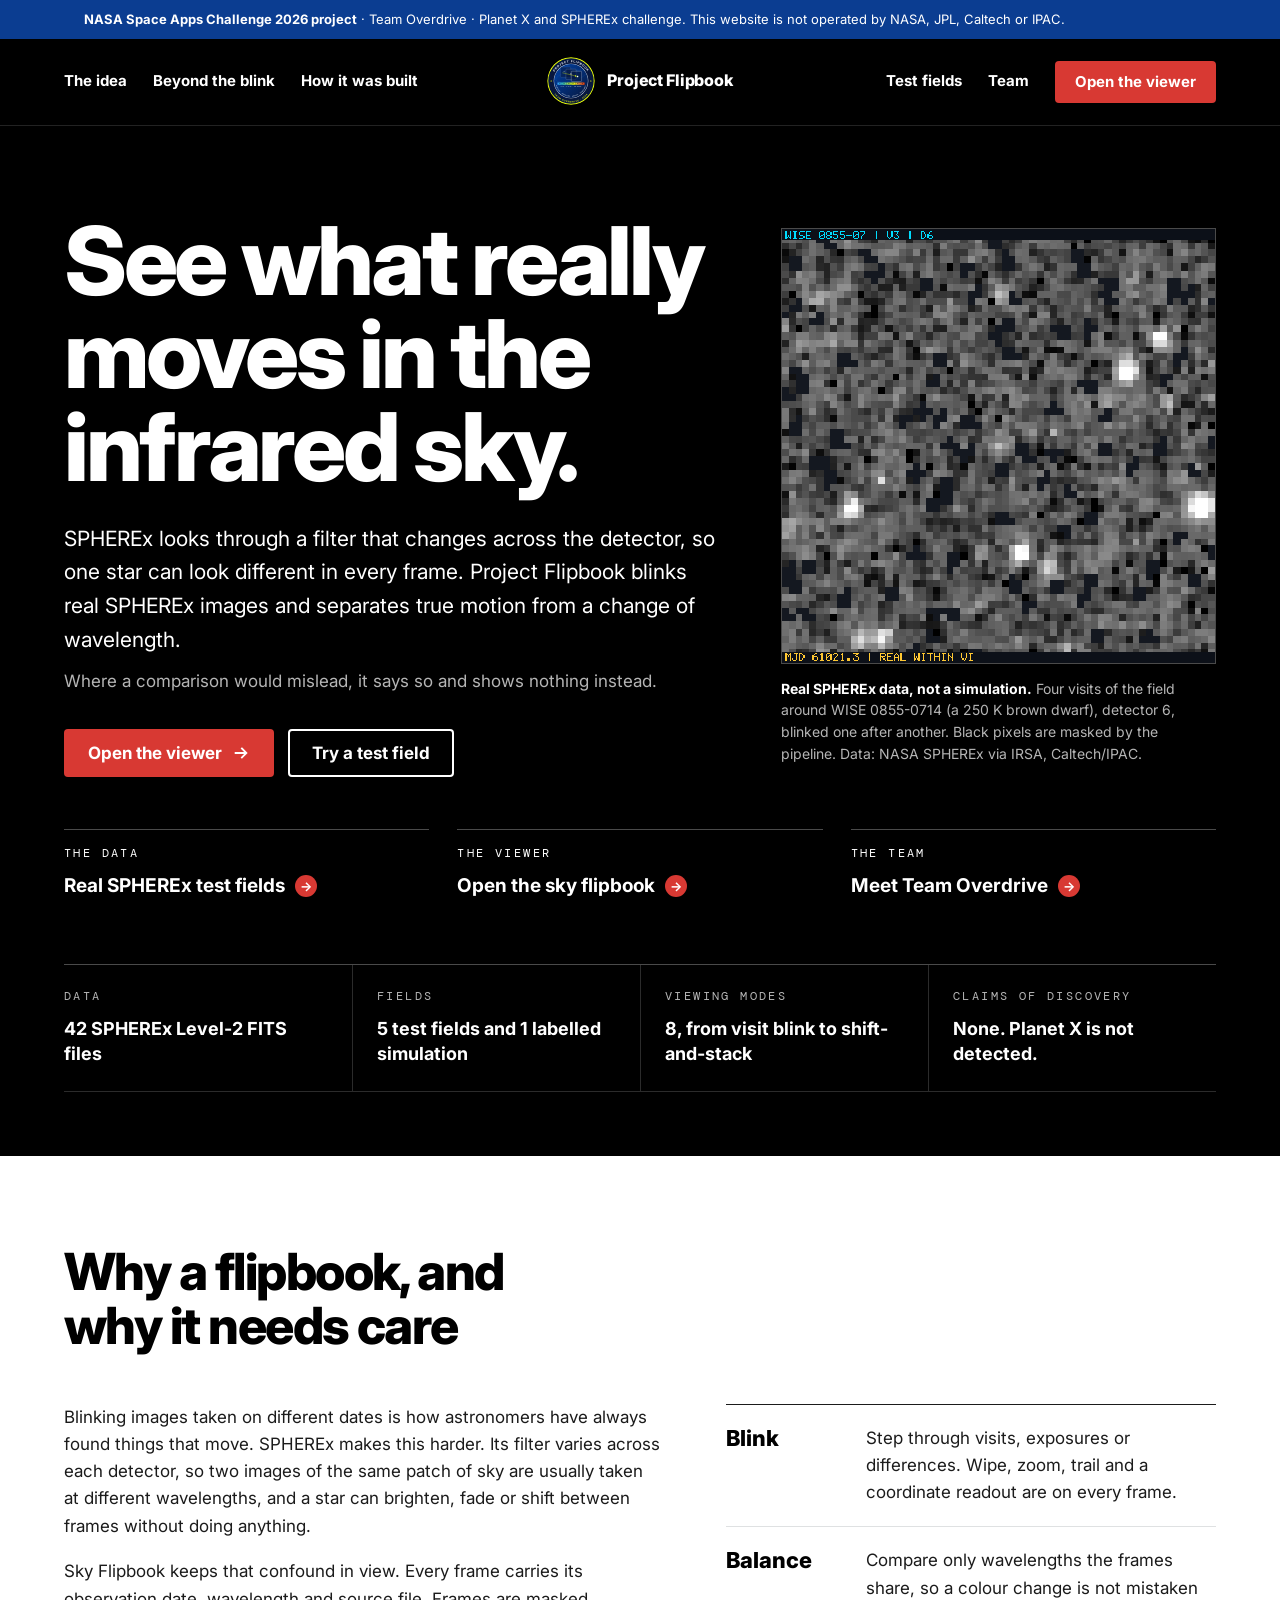
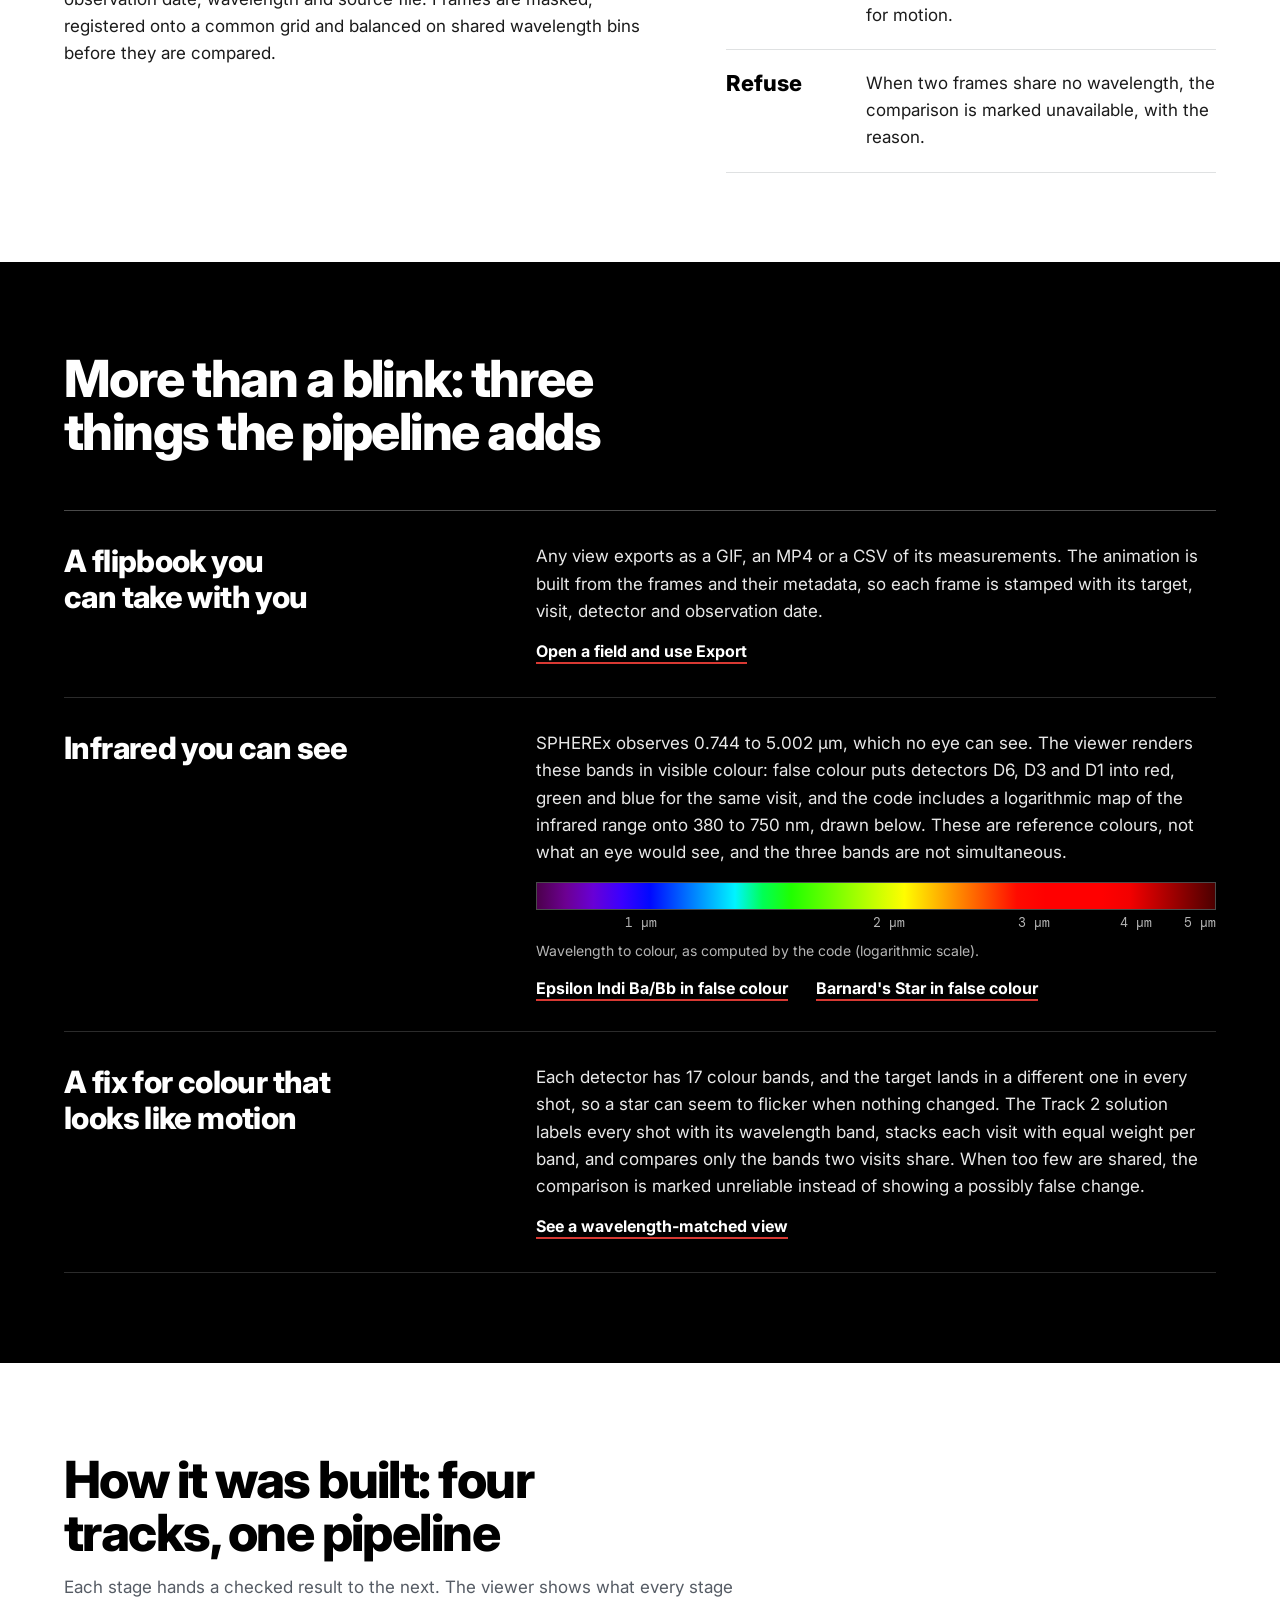
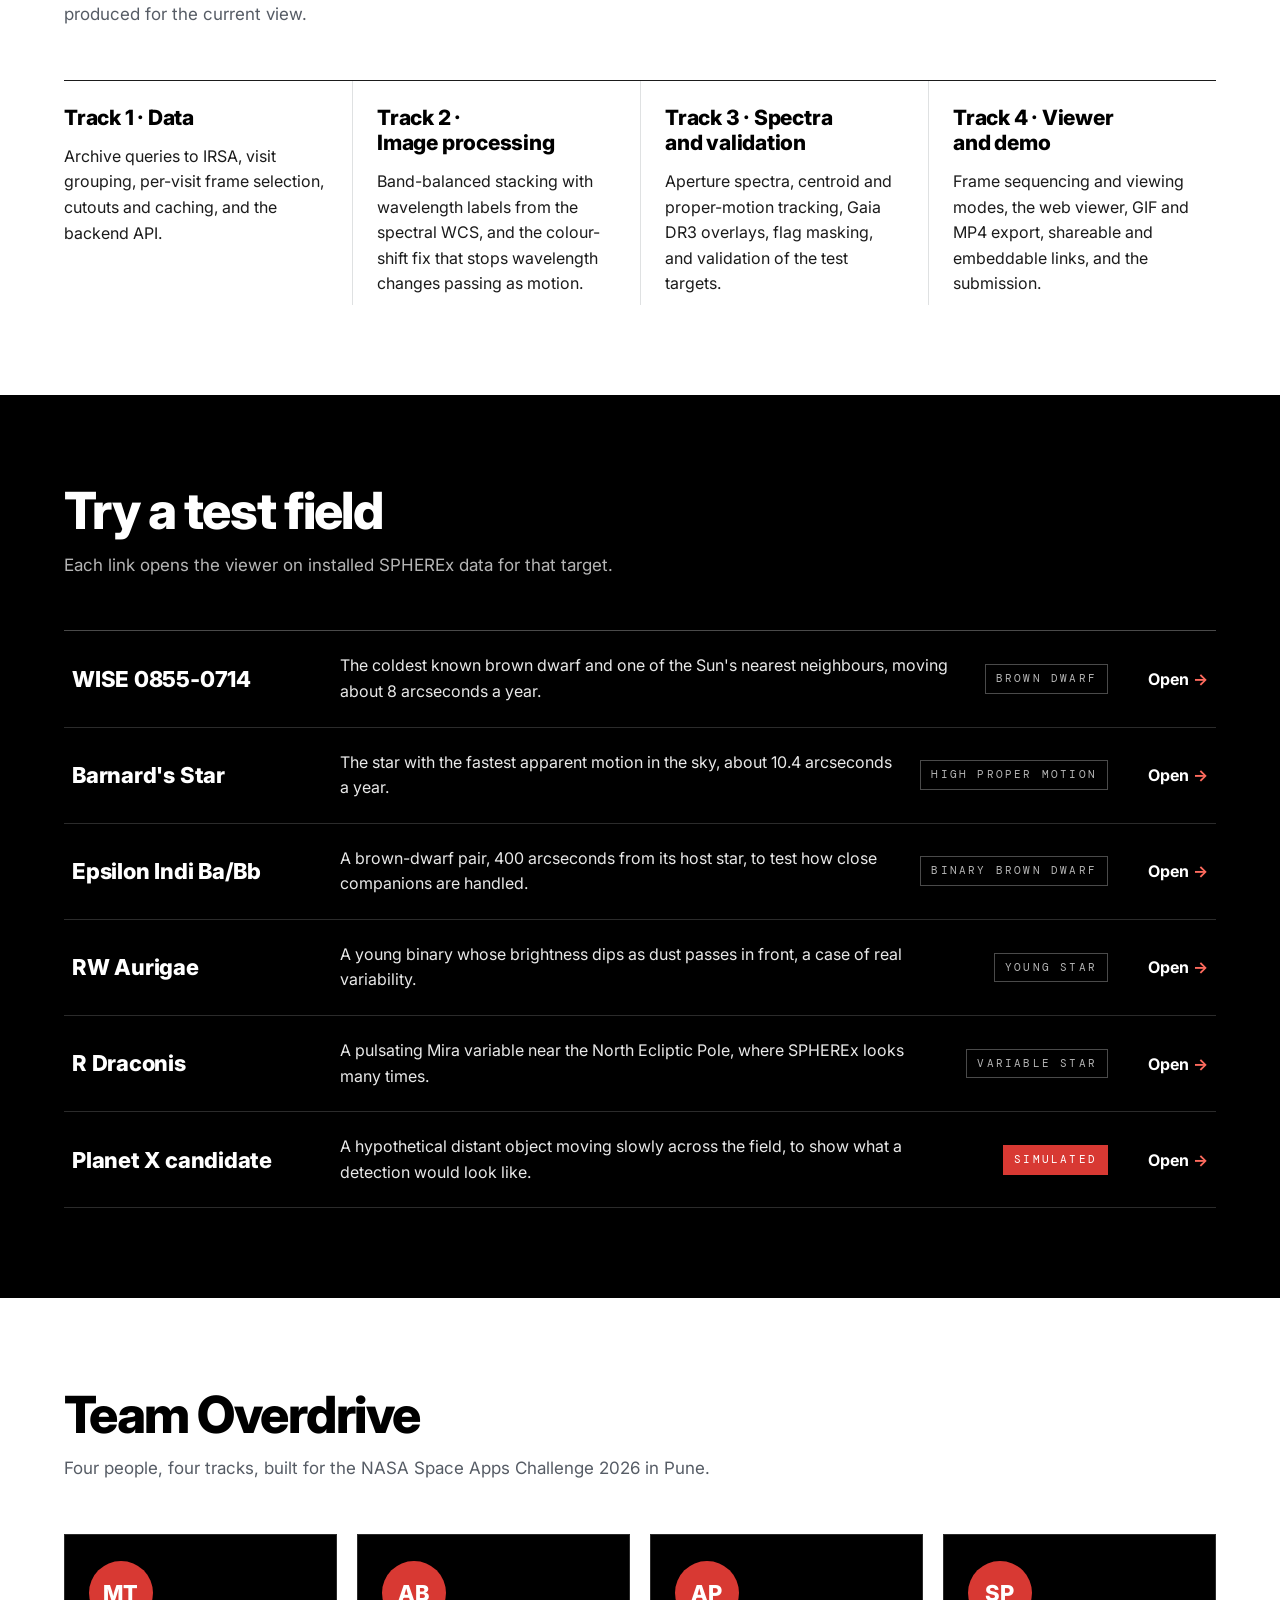
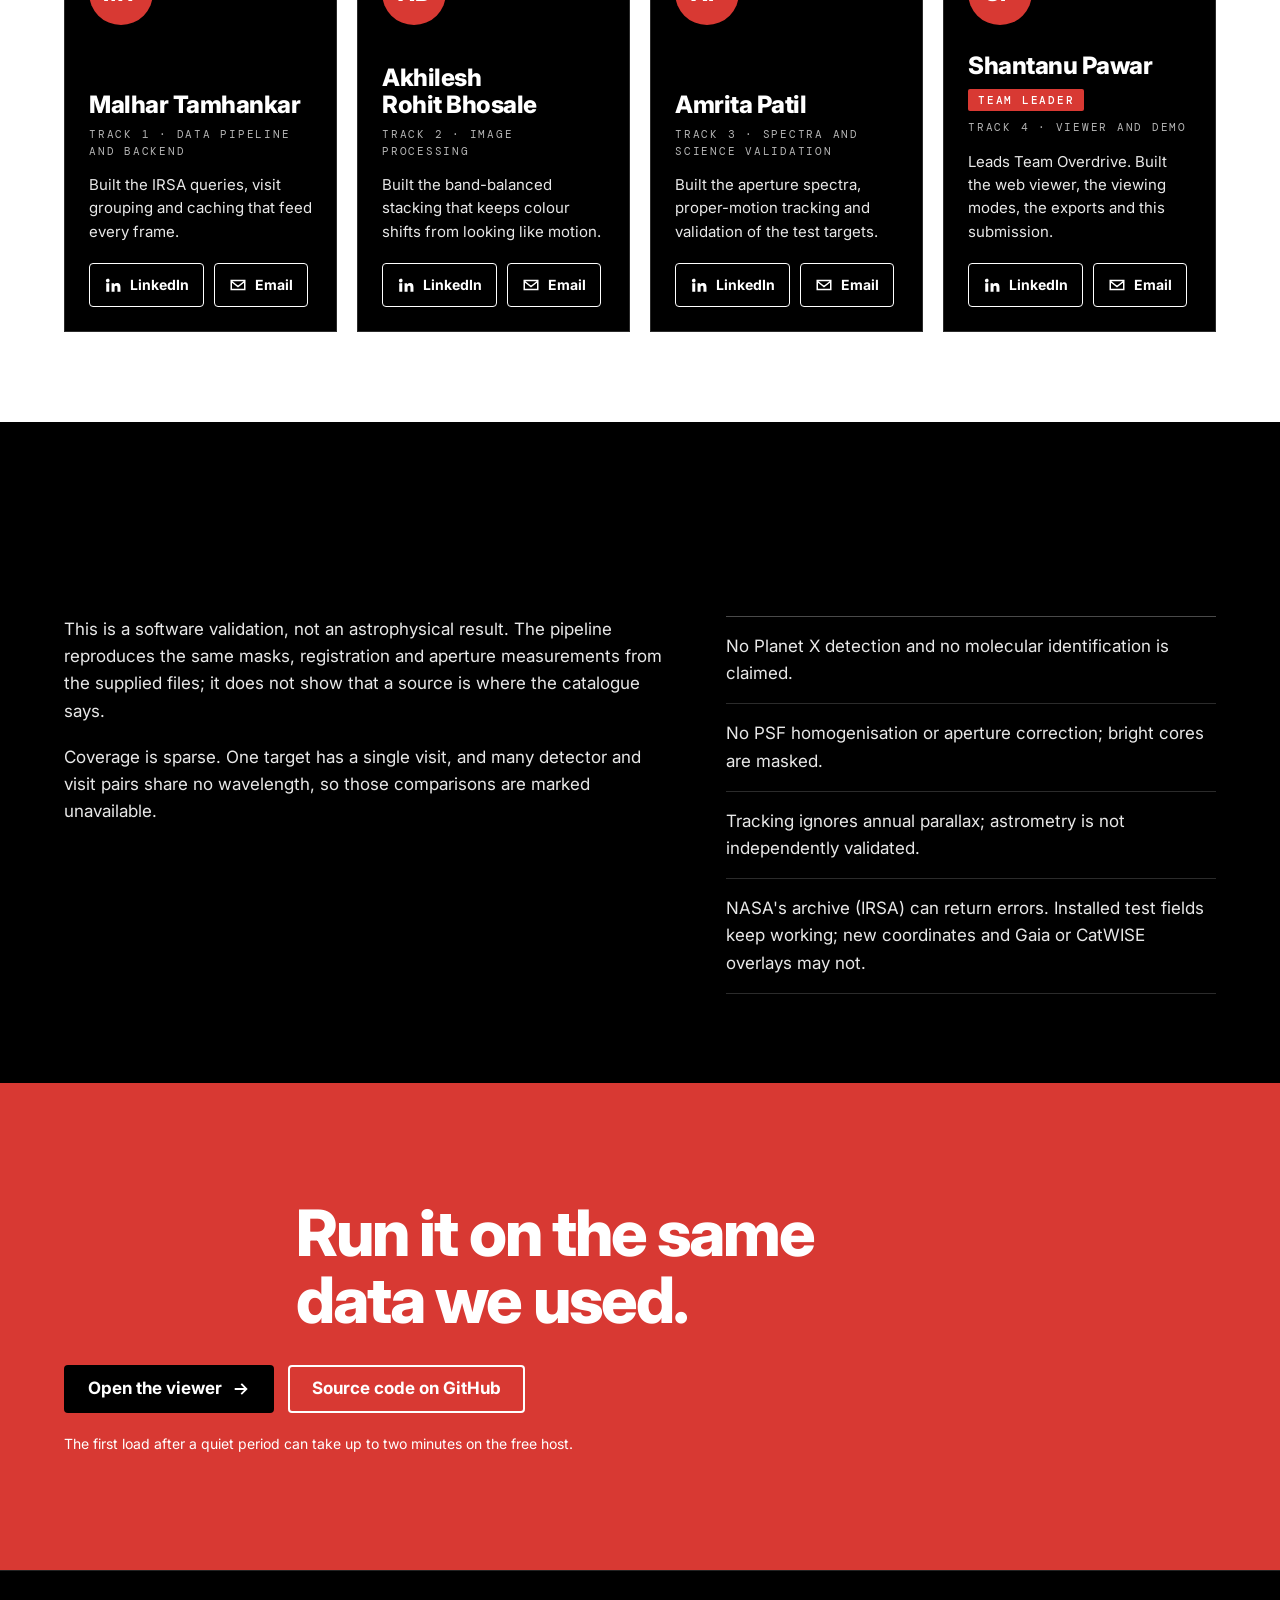
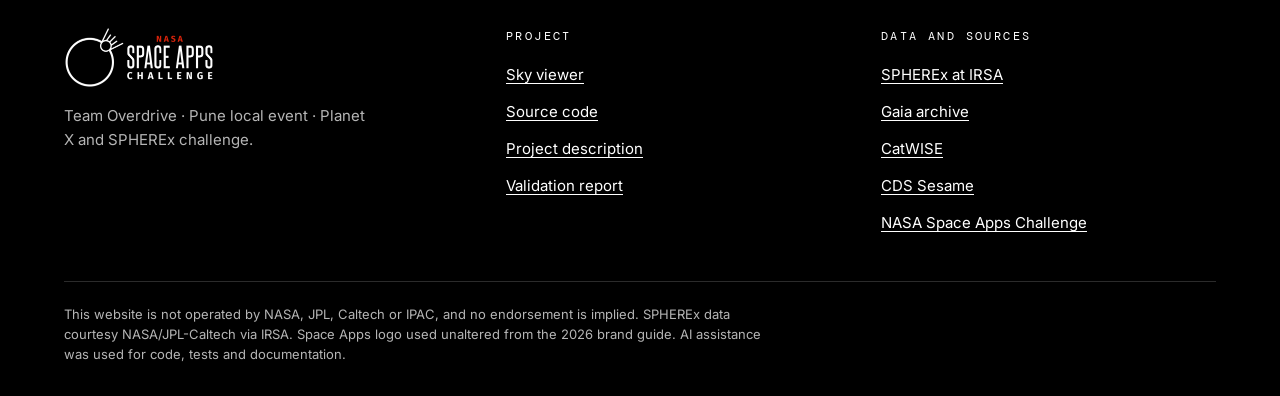
==== frontend/index.html @ b9b51d96 "Rebuild intro: patch and Team Overdrive logo assemble piece by piece" ====
<!DOCTYPE html>
<html lang="en">
<head>
  <meta charset="UTF-8">
  <meta name="viewport" content="width=device-width, initial-scale=1.0">
  <title>Project Flipbook</title>
  <meta name="description" content="Team Overdrive's NASA Space Apps Challenge 2026 project: blink real SPHEREx infrared images and tell motion from wavelength.">
  <link rel="icon" type="image/svg+xml" href="assets/mission-patch.svg">
  <script>try{if(!sessionStorage.getItem("odIntro")&&!matchMedia("(prefers-reduced-motion:reduce)").matches&&!location.search&&!location.hash)document.documentElement.classList.add("intro-on")}catch(e){}</script>
  <link rel="stylesheet" href="css/landing.css?v=20261115a">
  <link rel="preconnect" href="https://fonts.googleapis.com">
  <link rel="preconnect" href="https://fonts.gstatic.com" crossorigin>
  <link href="https://fonts.googleapis.com/css2?family=DM+Mono:wght@400;500&family=Inter:wght@400;600;700;800&display=swap" rel="stylesheet">
</head>
<body>
<div id="intro" class="intro" aria-hidden="true">
  <div class="intro-stage">
    <svg class="emblem" viewBox="-20 -20 640 640" focusable="false">
      <g class="ip">
        <defs>
          <linearGradient id="ipField" x1="0" y1="0" x2="1" y2="1"><stop offset="0" stop-color="#0042A6"/><stop offset="1" stop-color="#07173F"/></linearGradient>
          <linearGradient id="ipIr" x1="0" y1="0" x2="1" y2="0"><stop offset="0" stop-color="#2E96F5"/><stop offset=".2" stop-color="#38C7C0"/><stop offset=".4" stop-color="#9BD84E"/><stop offset=".6" stop-color="#EAFE07"/><stop offset=".8" stop-color="#F08A3C"/><stop offset="1" stop-color="#E43700"/></linearGradient>
          <clipPath id="ipDisc"><circle cx="300" cy="300" r="212"/></clipPath>
          <path id="ipArcTop" d="M 66 300 A 234 234 0 0 1 534 300"/>
          <path id="ipArcBottom" d="M 52 300 A 248 248 0 0 0 548 300"/>
          <path id="ipArcCrew" d="M 114 300 A 186 186 0 0 0 486 300"/>
        </defs>
        <g class="ip-rim"><circle cx="300" cy="300" r="296" fill="#EAFE07"/><circle cx="300" cy="300" r="284" fill="#07173F"/></g>
        <g class="ip-ring-text">
          <text font-family="Inter,'Segoe UI',sans-serif" font-weight="800" font-size="38" letter-spacing="7" fill="#fff"><textPath href="#ipArcTop" startOffset="50%" text-anchor="middle">PROJECT FLIPBOOK</textPath></text>
          <text font-family="Inter,'Segoe UI',sans-serif" font-weight="700" font-size="27" letter-spacing="6" fill="#EAFE07"><textPath href="#ipArcBottom" startOffset="50%" text-anchor="middle" dominant-baseline="hanging">TEAM OVERDRIVE · 2026</textPath></text>
          <g fill="#EAFE07"><path transform="translate(52 300) scale(.9)" d="M0-12 3-4 12-4 5 2 8 11 0 6-8 11-5 2-12-4-3-4Z"/><path transform="translate(548 300) scale(.9)" d="M0-12 3-4 12-4 5 2 8 11 0 6-8 11-5 2-12-4-3-4Z"/></g>
        </g>
        <g class="ip-field"><circle cx="300" cy="300" r="216" fill="#fff"/><circle cx="300" cy="300" r="212" fill="url(#ipField)"/></g>
        <g clip-path="url(#ipDisc)">
          <g class="ip-stars" fill="#fff"><circle cx="140" cy="170" r="1.6"/><circle cx="196" cy="120" r="1.2"/><circle cx="262" cy="104" r="2"/><circle cx="350" cy="118" r="1.3"/><circle cx="420" cy="150" r="1.8"/><circle cx="468" cy="214" r="1.2"/><circle cx="122" cy="252" r="1.1"/><circle cx="478" cy="300" r="1.5"/><circle cx="160" cy="330" r="1.3"/><circle cx="452" cy="372" r="1.1"/><circle cx="230" cy="168" r="1"/><circle cx="398" cy="96" r="1"/><circle cx="316" cy="160" r="1.2"/><circle cx="108" cy="210" r="1"/><circle cx="496" cy="256" r="1"/></g>
          <g transform="translate(0 -24)">
            <ellipse class="ip-orbit" cx="300" cy="262" rx="196" ry="62" fill="none" stroke="#2E96F5" stroke-width="2" opacity=".55" transform="rotate(-14 300 262)" pathLength="100"/>
            <g fill="#07173F" fill-opacity=".55" stroke="#fff" stroke-width="3">
              <rect class="ip-f1" x="168" y="150" width="128" height="128" rx="8" stroke-opacity=".35"/>
              <rect class="ip-f2" x="236" y="176" width="128" height="128" rx="8" stroke-opacity=".6"/>
              <rect class="ip-f3" x="304" y="202" width="128" height="128" rx="8"/>
            </g>
            <circle class="ip-s1" cx="214" cy="204" r="7" fill="#fff" opacity=".4"/>
            <circle class="ip-s2" cx="298" cy="236" r="8" fill="#fff" opacity=".7"/>
            <g class="ip-s3"><circle cx="382" cy="268" r="13" fill="#EAFE07" opacity=".25"/><circle cx="382" cy="268" r="9" fill="#fff"/></g>
            <g class="ip-motion"><path d="M 196 222 C 260 238 320 252 360 262" fill="none" stroke="#EAFE07" stroke-width="3.5" stroke-dasharray="7 6" stroke-linecap="round"/><path d="M 352 250 L 372 265 L 349 272 Z" fill="#EAFE07"/></g>
          </g>
          <g class="ip-band">
            <rect x="130" y="318" width="340" height="28" rx="3" fill="url(#ipIr)"/>
            <g stroke="#07173F" stroke-width="3"><line x1="186.7" y1="318" x2="186.7" y2="346"/><line x1="243.3" y1="318" x2="243.3" y2="346"/><line x1="300" y1="318" x2="300" y2="346"/><line x1="356.7" y1="318" x2="356.7" y2="346"/><line x1="413.3" y1="318" x2="413.3" y2="346"/></g>
            <g font-family="Inter,'Segoe UI',sans-serif" font-weight="700" font-size="14" fill="#07173F" text-anchor="middle"><text x="158.3" y="338">D1</text><text x="215" y="338">D2</text><text x="271.7" y="338">D3</text><text x="328.3" y="338">D4</text><text x="385" y="338">D5</text><text x="441.7" y="338">D6</text></g>
          </g>
          <text class="ip-cap" x="300" y="370" font-family="Inter,'Segoe UI',sans-serif" font-size="14" fill="#fff" text-anchor="middle" letter-spacing="2">0.75 – 5.0 µm · 102 BANDS</text>
          <text class="ip-crew" font-family="Inter,'Segoe UI',sans-serif" font-weight="700" font-size="17" letter-spacing="3" fill="#fff"><textPath href="#ipArcCrew" startOffset="50%" text-anchor="middle" dominant-baseline="hanging">MALHAR · AKHILESH · AMRITA · SHANTANU</textPath></text>
        </g>
      </g>
      <g class="il" transform="translate(70 66)">
        <polygon class="il-disc-a" points="218.5,40.5 243.5,40.5 280.5,46.5 314.5,59.5 339.5,74.5 318.5,81.5 308.5,82.5 302.5,85.5 106.5,136.5 104.5,139.5 109.5,143.5 138.5,152.5 156.5,158.5 156.5,161.5 42.5,232.5 41.5,218.5 43.5,202.5 51.5,168.5 59.5,149.5 73.5,124.5 89.5,104.5 107.5,86.5 138.5,64.5 161.5,53.5 182.5,46.5" fill="#06264F" stroke="#fff" stroke-width="7" stroke-linejoin="round" paint-order="stroke"/>
        <polygon class="il-disc-b" points="412.5,179.5 414.5,180.5 419.5,201.5 421.5,226.5 419.5,259.5 412.5,287.5 405.5,306.5 390.5,333.5 372.5,357.5 357.5,372.5 327.5,394.5 305.5,405.5 280.5,414.5 261.5,418.5 240.5,420.5 200.5,418.5 193.5,415.5 181.5,414.5 154.5,404.5 150.5,401.5 152.5,399.5 278.5,314.5 281.5,317.5 282.5,340.5 287.5,366.5 288.5,385.5 290.5,387.5" fill="#06264F" stroke="#fff" stroke-width="7" stroke-linejoin="round" paint-order="stroke"/>
        <polygon class="il-stripe s1" points="194.5,195.5 196.5,195.5 196.5,197.5 4.5,318.5 3.5,308.5 5.5,303.5 9.5,276.5 40.5,256.5 106.5,228.5 163.5,206.5 190.5,198.5" fill="#06264F" stroke="#fff" stroke-width="7" stroke-linejoin="round" paint-order="stroke"/>
        <polygon class="il-stripe s2" points="290.5,188.5 292.5,189.5 268.5,224.5 240.5,245.5 222.5,255.5 2.5,400.5 1.5,385.5 2.5,355.5 92.5,298.5 154.5,256.5 169.5,248.5 174.5,243.5 189.5,235.5 205.5,223.5 216.5,218.5 219.5,214.5 233.5,205.5 244.5,199.5 257.5,195.5" fill="#06264F" stroke="#fff" stroke-width="7" stroke-linejoin="round" paint-order="stroke"/>
        <polygon class="il-stripe s3" points="242.5,278.5 243.5,279.5 218.5,306.5 135.5,387.5 86.5,420.5 83.5,419.5 83.5,405.5 84.5,383.5 89.5,378.5 90.5,379.5" fill="#06264F" stroke="#fff" stroke-width="7" stroke-linejoin="round" paint-order="stroke"/>
        <polygon class="il-arrow" points="452.5,64.5 455.5,64.5 456.5,67.5 303.5,327.5 301.5,326.5 299.5,316.5 297.5,288.5 294.5,281.5 167.5,365.5 159.5,372.5 149.5,378.5 148.5,377.5 227.5,300.5 280.5,240.5 334.5,160.5 332.5,158.5 308.5,164.5 248.5,179.5 233.5,181.5 229.5,184.5 190.5,194.5 186.5,197.5 153.5,207.5 145.5,212.5 141.5,212.5 132.5,217.5 102.5,227.5 61.5,245.5 61.5,243.5 83.5,229.5 198.5,158.5 200.5,156.5 198.5,153.5 168.5,143.5 167.5,140.5 327.5,97.5 340.5,95.5 345.5,92.5 351.5,92.5 418.5,73.5 439.5,69.5" fill="#FF5A00" stroke="#fff" stroke-width="7" stroke-linejoin="round" paint-order="stroke"/>
      </g>
      <circle class="il-flash" cx="300" cy="300" r="250" fill="none" stroke="#FF5A00" stroke-width="3"/>
    </svg>
    <div class="intro-words">
      <p class="intro-word w1">Project Flipbook</p>
      <p class="intro-word w2">Team Overdrive</p>
    </div>
    <p class="intro-tag">NASA Space Apps Challenge 2026 &middot; Planet X and SPHEREx</p>
  </div>
  <button type="button" class="intro-skip" id="introSkip">Skip intro</button>
</div>
<a class="skip-link" href="#main">Skip to main content</a>

<div class="notice" role="note">
  <p><strong>NASA Space Apps Challenge 2026 project</strong> · Team Overdrive · Planet X and SPHEREx challenge. This website is not operated by NASA, JPL, Caltech or IPAC.</p>
</div>

<header class="site-header">
  <nav class="nav-left" aria-label="Page sections">
    <a href="#idea">The idea</a>
    <a href="#extras">Beyond the blink</a>
    <a href="#tracks">How it was built</a>
  </nav>
  <a class="brand" href="/" aria-label="Project Flipbook, home">
    <img src="assets/mission-patch.svg" width="48" height="48" alt="">
    <span>Project Flipbook</span>
  </a>
  <div class="nav-right">
    <a href="#fields">Test fields</a>
    <a href="#team">Team</a>
    <a class="btn btn-primary btn-small" href="viewer.html">Open the viewer</a>
  </div>
</header>

<main id="main">

  <section class="hero" aria-labelledby="heroTitle">
    <div class="hero-copy">
      <h1 id="heroTitle">See what really moves in the infrared sky.</h1>
      <p class="lead">SPHEREx looks through a filter that changes across the detector, so one star can look different in every frame. Project Flipbook blinks real SPHEREx images and separates true motion from a change of wavelength.</p>
      <p class="lead-2">Where a comparison would mislead, it says so and shows nothing instead.</p>
      <div class="actions">
        <a class="btn btn-primary" href="viewer.html">Open the viewer
          <svg viewBox="0 0 20 20" width="18" height="18" aria-hidden="true"><path d="M4 10h11m-4-5 5 5-5 5" fill="none" stroke="currentColor" stroke-width="2" stroke-linecap="square"/></svg>
        </a>
        <a class="btn btn-ghost" href="#fields">Try a test field</a>
      </div>
    </div>

    <figure class="hero-figure">
      <div class="frame">
        <img src="assets/flipbook-wise0855.gif" width="384" height="384" alt="Four-frame blink of a real SPHEREx image of the field around WISE 0855-0714, in greyscale pixels with masked pixels in black.">
      </div>
      <figcaption>
        <strong>Real SPHEREx data, not a simulation.</strong> Four visits of the field around WISE 0855-0714 (a 250 K brown dwarf), detector 6, blinked one after another. Black pixels are masked by the pipeline. Data: NASA SPHEREx via IRSA, Caltech/IPAC.
      </figcaption>
    </figure>
  </section>

  <section class="quick" aria-label="Quick links">
    <ul>
      <li><span class="mono">The data</span><a href="#fields">Real SPHEREx test fields</a></li>
      <li><span class="mono">The viewer</span><a href="viewer.html">Open the sky flipbook</a></li>
      <li><span class="mono">The team</span><a href="#team">Meet Team Overdrive</a></li>
    </ul>
  </section>

  <section class="facts" aria-label="Project facts">
    <dl>
      <div><dt>Data</dt><dd>42 SPHEREx Level-2 FITS files</dd></div>
      <div><dt>Fields</dt><dd>5 test fields and 1 labelled simulation</dd></div>
      <div><dt>Viewing modes</dt><dd>8, from visit blink to shift-and-stack</dd></div>
      <div><dt>Claims of discovery</dt><dd>None. Planet X is not detected.</dd></div>
    </dl>
  </section>

  <section id="idea" class="band light" aria-labelledby="ideaTitle">
    <div class="band-head">
      <h2 id="ideaTitle">Why a flipbook, and why it needs care</h2>
    </div>
    <div class="idea-grid">
      <div class="prose">
        <p>Blinking images taken on different dates is how astronomers have always found things that move. SPHEREx makes this harder. Its filter varies across each detector, so two images of the same patch of sky are usually taken at different wavelengths, and a star can brighten, fade or shift between frames without doing anything.</p>
        <p>Sky Flipbook keeps that confound in view. Every frame carries its observation date, wavelength and source file. Frames are masked, registered onto a common grid and balanced on shared wavelength bins before they are compared.</p>
      </div>
      <dl class="principles">
        <div>
          <dt>Blink</dt>
          <dd>Step through visits, exposures or differences. Wipe, zoom, trail and a coordinate readout are on every frame.</dd>
        </div>
        <div>
          <dt>Balance</dt>
          <dd>Compare only wavelengths the frames share, so a colour change is not mistaken for motion.</dd>
        </div>
        <div>
          <dt>Refuse</dt>
          <dd>When two frames share no wavelength, the comparison is marked unavailable, with the reason.</dd>
        </div>
      </dl>
    </div>
  </section>


  <section id="extras" class="band" aria-labelledby="extrasTitle">
    <div class="band-head">
      <h2 id="extrasTitle">More than a blink: three things the pipeline adds</h2>
    </div>
    <ol class="extras">
      <li>
        <h3>A flipbook you can take with you</h3>
        <div>
          <p>Any view exports as a GIF, an MP4 or a CSV of its measurements. The animation is built from the frames and their metadata, so each frame is stamped with its target, visit, detector and observation date.</p>
          <a class="text-link" href="viewer.html?q=WISE%200855-0714&amp;mode=within_visit_fast&amp;det=D6">Open a field and use Export</a>
        </div>
      </li>
      <li>
        <h3>Infrared you can see</h3>
        <div>
          <p>SPHEREx observes 0.744 to 5.002 µm, which no eye can see. The viewer renders these bands in visible colour: false colour puts detectors D6, D3 and D1 into red, green and blue for the same visit, and the code includes a logarithmic map of the infrared range onto 380 to 750 nm, drawn below. These are reference colours, not what an eye would see, and the three bands are not simultaneous.</p>
          <figure class="strip">
            <div class="strip-wrap"><svg class="strip-bar" viewBox="0 0 100 10" preserveAspectRatio="none" role="img" aria-label="Infrared wavelengths from 0.74 to 5.0 micrometres mapped onto visible colours, violet through blue, green and yellow to red."><defs><linearGradient id="irvis" x1="0" x2="1"><stop offset="0.0%" stop-color="#4C004C"/><stop offset="4.2%" stop-color="#6C0091"/><stop offset="8.3%" stop-color="#6800D6"/><stop offset="12.5%" stop-color="#3A00FF"/><stop offset="16.7%" stop-color="#0009FF"/><stop offset="20.8%" stop-color="#0057FF"/><stop offset="25.0%" stop-color="#00A6FF"/><stop offset="29.2%" stop-color="#00F4FF"/><stop offset="33.3%" stop-color="#00FF55"/><stop offset="37.5%" stop-color="#20FF00"/><stop offset="41.7%" stop-color="#58FF00"/><stop offset="45.8%" stop-color="#90FF00"/><stop offset="50.0%" stop-color="#C8FF00"/><stop offset="54.2%" stop-color="#FFFD00"/><stop offset="58.3%" stop-color="#FFC100"/><stop offset="62.5%" stop-color="#FF8400"/><stop offset="66.7%" stop-color="#FF4800"/><stop offset="70.8%" stop-color="#FF0B00"/><stop offset="75.0%" stop-color="#FF0000"/><stop offset="79.2%" stop-color="#FF0000"/><stop offset="83.3%" stop-color="#FF0000"/><stop offset="87.5%" stop-color="#F20000"/><stop offset="91.7%" stop-color="#BB0000"/><stop offset="95.8%" stop-color="#840000"/><stop offset="100.0%" stop-color="#4C0000"/></linearGradient></defs><rect width="100" height="10" fill="url(#irvis)"/></svg><div class="strip-ticks" aria-hidden="true"><span style="left:15.5%">1 µm</span><span style="left:51.9%">2 µm</span><span style="left:73.2%">3 µm</span><span style="left:88.3%">4 µm</span><span style="left:100.0%">5 µm</span></div></div>
            <figcaption>Wavelength to colour, as computed by the code (logarithmic scale).</figcaption>
          </figure>
          <p class="strip-links"><a class="text-link" href="viewer.html?q=Epsilon%20Indi%20Ba%2FBb&amp;mode=false_colour">Epsilon Indi Ba/Bb in false colour</a> <a class="text-link" href="viewer.html?q=Barnard%27s%20Star&amp;mode=false_colour">Barnard's Star in false colour</a></p>
        </div>
      </li>
      <li>
        <h3>A fix for colour that looks like motion</h3>
        <div>
          <p>Each detector has 17 colour bands, and the target lands in a different one in every shot, so a star can seem to flicker when nothing changed. The Track 2 solution labels every shot with its wavelength band, stacks each visit with equal weight per band, and compares only the bands two visits share. When too few are shared, the comparison is marked unreliable instead of showing a possibly false change.</p>
          <a class="text-link" href="viewer.html?q=WISE%200855-0714&amp;mode=wavelength_matched&amp;det=D6">See a wavelength-matched view</a>
        </div>
      </li>
    </ol>
  </section>

  <section id="tracks" class="band light" aria-labelledby="tracksTitle">
    <div class="band-head">
      <h2 id="tracksTitle">How it was built: four tracks, one pipeline</h2>
      <p>Each stage hands a checked result to the next. The viewer shows what every stage produced for the current view.</p>
    </div>
    <ol class="tracks">
      <li>
        <h3>Track 1 · Data</h3>
        <p>Archive queries to IRSA, visit grouping, per-visit frame selection, cutouts and caching, and the backend API.</p>
      </li>
      <li>
        <h3>Track 2 · Image processing</h3>
        <p>Band-balanced stacking with wavelength labels from the spectral WCS, and the colour-shift fix that stops wavelength changes passing as motion.</p>
      </li>
      <li>
        <h3>Track 3 · Spectra and validation</h3>
        <p>Aperture spectra, centroid and proper-motion tracking, Gaia DR3 overlays, flag masking, and validation of the test targets.</p>
      </li>
      <li>
        <h3>Track 4 · Viewer and demo</h3>
        <p>Frame sequencing and viewing modes, the web viewer, GIF and MP4 export, shareable and embeddable links, and the submission.</p>
      </li>
    </ol>
  </section>

  <section id="fields" class="band" aria-labelledby="fieldsTitle">
    <div class="band-head">
      <h2 id="fieldsTitle">Try a test field</h2>
      <p>Each link opens the viewer on installed SPHEREx data for that target.</p>
    </div>
    <ul class="fields">
      <li>
        <a href="viewer.html?q=WISE%200855-0714&amp;mode=within_visit_fast&amp;det=D6">
          <span class="f-name">WISE 0855-0714</span>
          <span class="f-why">The coldest known brown dwarf and one of the Sun's nearest neighbours, moving about 8 arcseconds a year.</span>
          <span class="f-tag">Brown dwarf</span>
          <span class="f-go" aria-hidden="true">Open</span>
        </a>
      </li>
      <li>
        <a href="viewer.html?q=Barnard%27s%20Star">
          <span class="f-name">Barnard's Star</span>
          <span class="f-why">The star with the fastest apparent motion in the sky, about 10.4 arcseconds a year.</span>
          <span class="f-tag">High proper motion</span>
          <span class="f-go" aria-hidden="true">Open</span>
        </a>
      </li>
      <li>
        <a href="viewer.html?q=Epsilon%20Indi%20Ba%2FBb">
          <span class="f-name">Epsilon Indi Ba/Bb</span>
          <span class="f-why">A brown-dwarf pair, 400 arcseconds from its host star, to test how close companions are handled.</span>
          <span class="f-tag">Binary brown dwarf</span>
          <span class="f-go" aria-hidden="true">Open</span>
        </a>
      </li>
      <li>
        <a href="viewer.html?q=RW%20Aurigae">
          <span class="f-name">RW Aurigae</span>
          <span class="f-why">A young binary whose brightness dips as dust passes in front, a case of real variability.</span>
          <span class="f-tag">Young star</span>
          <span class="f-go" aria-hidden="true">Open</span>
        </a>
      </li>
      <li>
        <a href="viewer.html?q=R%20Draconis">
          <span class="f-name">R Draconis</span>
          <span class="f-why">A pulsating Mira variable near the North Ecliptic Pole, where SPHEREx looks many times.</span>
          <span class="f-tag">Variable star</span>
          <span class="f-go" aria-hidden="true">Open</span>
        </a>
      </li>
      <li>
        <a href="viewer.html?q=Planet%20X%20Candidate%20(Sedna-Type%20TNO)">
          <span class="f-name">Planet X candidate</span>
          <span class="f-why">A hypothetical distant object moving slowly across the field, to show what a detection would look like.</span>
          <span class="f-tag f-tag-sim">Simulated</span>
          <span class="f-go" aria-hidden="true">Open</span>
        </a>
      </li>
    </ul>
  </section>

  <section id="team" class="band light" aria-labelledby="teamTitle">
    <div class="band-head">
      <h2 id="teamTitle">Team Overdrive</h2>
      <p>Four people, four tracks, built for the NASA Space Apps Challenge 2026 in Pune.</p>
    </div>
    <ul class="team">
      <li class="member">
        <div class="avatar" aria-hidden="true">MT</div>
        <h3>Malhar Tamhankar</h3>
        <p class="track">Track 1 · Data pipeline and backend</p>
        <p class="blurb">Built the IRSA queries, visit grouping and caching that feed every frame.</p>
        <div class="links">
          <a class="chip" href="https://www.linkedin.com/in/malhar-tamhankar-89413027a" rel="noopener" aria-label="Malhar Tamhankar on LinkedIn">
            <svg viewBox="0 0 24 24" width="18" height="18" aria-hidden="true"><path fill="currentColor" d="M4.98 3.5A2.5 2.5 0 1 1 5 8.5a2.5 2.5 0 0 1-.02-5ZM3 9.75h4V21H3V9.75Zm6.5 0h3.83v1.54h.06c.53-.96 1.84-1.97 3.78-1.97 4.04 0 4.78 2.52 4.78 5.8V21h-4v-5.1c0-1.22-.02-2.78-1.8-2.78-1.8 0-2.07 1.3-2.07 2.69V21h-4V9.75Z"/></svg>
            LinkedIn
          </a>
          <a class="chip" href="mailto:Malhartamhankar@gmail.com" aria-label="Email Malhar Tamhankar">
            <svg viewBox="0 0 24 24" width="18" height="18" aria-hidden="true"><path fill="none" stroke="currentColor" stroke-width="2" d="M3 6h18v12H3zM3 7l9 7 9-7"/></svg>
            Email
          </a>
        </div>
      </li>
      <li class="member">
        <div class="avatar" aria-hidden="true">AB</div>
        <h3>Akhilesh Rohit Bhosale</h3>
        <p class="track">Track 2 · Image processing</p>
        <p class="blurb">Built the band-balanced stacking that keeps colour shifts from looking like motion.</p>
        <div class="links">
          <a class="chip" href="https://www.linkedin.com/in/akhilesh-bhosale-25a858394" rel="noopener" aria-label="Akhilesh Rohit Bhosale on LinkedIn">
            <svg viewBox="0 0 24 24" width="18" height="18" aria-hidden="true"><path fill="currentColor" d="M4.98 3.5A2.5 2.5 0 1 1 5 8.5a2.5 2.5 0 0 1-.02-5ZM3 9.75h4V21H3V9.75Zm6.5 0h3.83v1.54h.06c.53-.96 1.84-1.97 3.78-1.97 4.04 0 4.78 2.52 4.78 5.8V21h-4v-5.1c0-1.22-.02-2.78-1.8-2.78-1.8 0-2.07 1.3-2.07 2.69V21h-4V9.75Z"/></svg>
            LinkedIn
          </a>
          <a class="chip" href="mailto:akhil13bhosale@gmail.com" aria-label="Email Akhilesh Rohit Bhosale">
            <svg viewBox="0 0 24 24" width="18" height="18" aria-hidden="true"><path fill="none" stroke="currentColor" stroke-width="2" d="M3 6h18v12H3zM3 7l9 7 9-7"/></svg>
            Email
          </a>
        </div>
      </li>
      <li class="member">
        <div class="avatar" aria-hidden="true">AP</div>
        <h3>Amrita Patil</h3>
        <p class="track">Track 3 · Spectra and science validation</p>
        <p class="blurb">Built the aperture spectra, proper-motion tracking and validation of the test targets.</p>
        <div class="links">
          <a class="chip" href="https://www.linkedin.com/in/amrita-patil-87a5ba428/" rel="noopener" aria-label="Amrita Patil on LinkedIn">
            <svg viewBox="0 0 24 24" width="18" height="18" aria-hidden="true"><path fill="currentColor" d="M4.98 3.5A2.5 2.5 0 1 1 5 8.5a2.5 2.5 0 0 1-.02-5ZM3 9.75h4V21H3V9.75Zm6.5 0h3.83v1.54h.06c.53-.96 1.84-1.97 3.78-1.97 4.04 0 4.78 2.52 4.78 5.8V21h-4v-5.1c0-1.22-.02-2.78-1.8-2.78-1.8 0-2.07 1.3-2.07 2.69V21h-4V9.75Z"/></svg>
            LinkedIn
          </a>
          <a class="chip" href="mailto:amritakpatil@outlook.com" aria-label="Email Amrita Patil">
            <svg viewBox="0 0 24 24" width="18" height="18" aria-hidden="true"><path fill="none" stroke="currentColor" stroke-width="2" d="M3 6h18v12H3zM3 7l9 7 9-7"/></svg>
            Email
          </a>
        </div>
      </li>
      <li class="member">
        <div class="avatar" aria-hidden="true">SP</div>
        <h3>Shantanu Pawar</h3>
        <p class="badge">Team leader</p>
        <p class="track">Track 4 · Viewer and demo</p>
        <p class="blurb">Leads Team Overdrive. Built the web viewer, the viewing modes, the exports and this submission.</p>
        <div class="links">
          <a class="chip" href="https://www.linkedin.com/in/shantanupawarresearch/" rel="noopener" aria-label="Shantanu Pawar on LinkedIn">
            <svg viewBox="0 0 24 24" width="18" height="18" aria-hidden="true"><path fill="currentColor" d="M4.98 3.5A2.5 2.5 0 1 1 5 8.5a2.5 2.5 0 0 1-.02-5ZM3 9.75h4V21H3V9.75Zm6.5 0h3.83v1.54h.06c.53-.96 1.84-1.97 3.78-1.97 4.04 0 4.78 2.52 4.78 5.8V21h-4v-5.1c0-1.22-.02-2.78-1.8-2.78-1.8 0-2.07 1.3-2.07 2.69V21h-4V9.75Z"/></svg>
            LinkedIn
          </a>
          <a class="chip" href="mailto:shantanupawar149@gmail.com" aria-label="Email Shantanu Pawar">
            <svg viewBox="0 0 24 24" width="18" height="18" aria-hidden="true"><path fill="none" stroke="currentColor" stroke-width="2" d="M3 6h18v12H3zM3 7l9 7 9-7"/></svg>
            Email
          </a>
        </div>
      </li>
    </ul>
  </section>

  <section id="limits" class="band" aria-labelledby="limitsTitle">
    <div class="band-head">
      <h2 id="limitsTitle">What this does not claim</h2>
    </div>
    <div class="limits-grid">
      <div class="prose">
        <p>This is a software validation, not an astrophysical result. The pipeline reproduces the same masks, registration and aperture measurements from the supplied files; it does not show that a source is where the catalogue says.</p>
        <p>Coverage is sparse. One target has a single visit, and many detector and visit pairs share no wavelength, so those comparisons are marked unavailable.</p>
      </div>
      <ul class="limit-list">
        <li>No Planet X detection and no molecular identification is claimed.</li>
        <li>No PSF homogenisation or aperture correction; bright cores are masked.</li>
        <li>Tracking ignores annual parallax; astrometry is not independently validated.</li>
        <li>NASA's archive (IRSA) can return errors. Installed test fields keep working; new coordinates and Gaia or CatWISE overlays may not.</li>
      </ul>
    </div>
  </section>

  <section class="closing" aria-labelledby="closeTitle">
    <h2 id="closeTitle">Run it on the same data we used.</h2>
    <div class="actions">
      <a class="btn btn-primary" href="viewer.html">Open the viewer
        <svg viewBox="0 0 20 20" width="18" height="18" aria-hidden="true"><path d="M4 10h11m-4-5 5 5-5 5" fill="none" stroke="currentColor" stroke-width="2" stroke-linecap="square"/></svg>
      </a>
      <a class="btn btn-ghost" href="https://github.com/shantanu-research/spherex-planet-x" rel="noopener">Source code on GitHub</a>
    </div>
    <p class="wake">The first load after a quiet period can take up to two minutes on the free host.</p>
  </section>

</main>

<footer class="site-footer">
  <div class="footer-grid">
    <div class="footer-brand">
      <img src="assets/spaceapps-logo-2026-white.png" width="150" height="61" alt="NASA Space Apps Challenge">
      <p>Team Overdrive · Pune local event · Planet X and SPHEREx challenge.</p>
    </div>
    <nav aria-label="Project links">
      <h2>Project</h2>
      <ul>
        <li><a href="viewer.html">Sky viewer</a></li>
        <li><a href="https://github.com/shantanu-research/spherex-planet-x" rel="noopener">Source code</a></li>
        <li><a href="https://github.com/shantanu-research/spherex-planet-x/blob/main/docs/submission/project.md" rel="noopener">Project description</a></li>
        <li><a href="https://github.com/shantanu-research/spherex-planet-x/blob/main/docs/validation.json" rel="noopener">Validation report</a></li>
      </ul>
    </nav>
    <nav aria-label="Data and sources">
      <h2>Data and sources</h2>
      <ul>
        <li><a href="https://irsa.ipac.caltech.edu/Missions/spherex.html" rel="noopener">SPHEREx at IRSA</a></li>
        <li><a href="https://gea.esac.esa.int/archive/" rel="noopener">Gaia archive</a></li>
        <li><a href="https://irsa.ipac.caltech.edu/Missions/catwise.html" rel="noopener">CatWISE</a></li>
        <li><a href="https://cds.unistra.fr/cgi-bin/Sesame" rel="noopener">CDS Sesame</a></li>
        <li><a href="https://www.spaceappschallenge.org/" rel="noopener">NASA Space Apps Challenge</a></li>
      </ul>
    </nav>
  </div>
  <div class="footer-legal">
    <p>This website is not operated by NASA, JPL, Caltech or IPAC, and no endorsement is implied. SPHEREx data courtesy NASA/JPL-Caltech via IRSA. Space Apps logo used unaltered from the 2026 brand guide. AI assistance was used for code, tests and documentation.</p>
  </div>
</footer>

<script src="js/landing.js?v=20261115a"></script>
</body>
</html>
---- frontend/css/landing.css ----
/* Landing page, after the structure of nasa.gov: black ground, heavy white sans headings, solid red actions,
   small mono labels, alternating black and white bands, tile cards. No NASA insignia. */
:root {
 color-scheme: dark;
 --black:#000; --white:#fff; --red:#D83933; --red-hover:#B92D28; --red-text:#FF6B5E; --blue:#0B3D91; --link-light:#0B3D91;
 --sans:'Inter','Public Sans','Segoe UI',system-ui,sans-serif; --mono:'DM Mono',Consolas,monospace;
 --gutter:clamp(20px,5vw,72px); --max:1240px; --ease:cubic-bezier(.16,1,.3,1);
 /* theme variables, swapped on light bands */
 --bg:var(--black); --fg:#E8E8E8; --fg-strong:#fff; --muted:#B5B5B5; --line:#2B2B2B; --line-strong:#4A4A4A; --link:#fff;
}
.light { color-scheme:light; --bg:#fff; --fg:#1B1B1B; --fg-strong:#000; --muted:#565C65; --line:#DFE1E2; --line-strong:#1B1B1B; --link:var(--link-light); }
*,*::before,*::after { box-sizing:border-box; margin:0; padding:0; }
html { scroll-behavior:smooth; scroll-padding-top:84px; }
body { background:var(--black); color:var(--fg); font:17px/1.6 var(--sans); -webkit-font-smoothing:antialiased; text-rendering:optimizeLegibility; }
img { display:block; max-width:100%; }
a { color:var(--link); text-underline-offset:.2em; text-decoration-thickness:1px; }
:focus-visible { outline:3px solid #FFC83D; outline-offset:3px; border-radius:2px; }
::selection { background:var(--red); color:#fff; }
* { scrollbar-width:thin; scrollbar-color:#555 #111; }
h1,h2,h3 { font-family:var(--sans); color:var(--fg-strong); text-wrap:balance; font-weight:800; }
p { max-width:68ch; }
.mono, .facts dt, .f-tag, .site-footer h2 { font-family:var(--mono); font-size:12px; letter-spacing:.2em; text-transform:uppercase; }

.skip-link { position:absolute; left:12px; top:-60px; background:#fff; color:#000; padding:10px 16px; font-weight:700; z-index:100; text-decoration:none; }
.skip-link:focus { top:12px; }

.notice { background:var(--blue); }
.notice p { max-width:var(--max); margin:0 auto; padding:10px var(--gutter); font-size:13px; line-height:1.45; color:#fff; }
.notice strong { font-weight:700; }

.site-header { position:sticky; top:0; z-index:50; display:grid; grid-template-columns:1fr auto 1fr; align-items:center; gap:24px; padding:10px var(--gutter); background:var(--black); border-bottom:1px solid #222; }
.nav-left, .nav-right { display:flex; align-items:center; gap:26px; }
.nav-right { justify-content:flex-end; }
.site-header a:not(.btn) { color:#fff; text-decoration:none; font:700 15px/1 var(--sans); padding:8px 0; border-bottom:2px solid transparent; }
.site-header a:not(.btn):hover { border-bottom-color:var(--red); }
.brand { display:flex; align-items:center; gap:12px; }
.brand img { border-radius:50%; }
.brand span { font:800 16px/1.1 var(--sans); letter-spacing:-.01em; }

.btn { display:inline-flex; align-items:center; gap:10px; min-height:48px; padding:12px 22px; font:700 17px/1 var(--sans); text-decoration:none; border:2px solid transparent; border-radius:4px; transition:background-color .2s var(--ease), color .2s var(--ease), border-color .2s var(--ease); }
.btn svg { transition:transform .25s var(--ease); }
.btn:hover svg { transform:translateX(4px); }
.btn-primary { background:var(--red); color:#fff; }
.btn-primary:hover { background:var(--red-hover); color:#fff; }
.btn-ghost { border-color:#fff; color:#fff; }
.btn-ghost:hover { background:#fff; color:#000; }
.btn-small { min-height:42px; padding:10px 18px; font-size:15px; }
.actions { display:flex; flex-wrap:wrap; gap:14px; }

main > section { padding-inline:var(--gutter); background:var(--bg); color:var(--fg); }
main > section > * { max-width:var(--max); margin-inline:auto; }

/* Hero */
.hero { display:grid; grid-template-columns:minmax(0,1.2fr) minmax(0,.8fr); gap:clamp(32px,5vw,80px); align-items:center; padding-block:clamp(56px,7vw,112px) clamp(32px,4vw,56px); }
.hero > * { max-width:none; margin:0; }
.hero h1 { font-size:clamp(44px,7.4vw,104px); line-height:.98; font-weight:800; letter-spacing:-.035em; }
.lead { margin-top:28px; font-size:clamp(18px,1.7vw,21px); color:#fff; max-width:52ch; }
.lead-2 { margin-top:12px; color:var(--muted); }
.hero .actions { margin-top:34px; }
.hero-figure { justify-self:end; width:100%; max-width:520px; }
.frame { border:1px solid var(--line-strong); background:#000; }
.frame img { width:100%; height:auto; aspect-ratio:1; image-rendering:pixelated; }
.hero-figure figcaption { margin-top:14px; font-size:14px; line-height:1.55; color:var(--muted); }
.hero-figure figcaption strong { color:#fff; font-weight:700; }

/* Quick links under the hero: mono label, then a bold link with a red arrow */
.quick { padding-block:0 clamp(40px,5vw,72px); }
.quick ul { list-style:none; display:grid; grid-template-columns:repeat(3,1fr); gap:0 28px; }
.quick li { border-top:1px solid var(--line-strong); padding-top:14px; }
.quick .mono { display:block; color:#fff; }
.quick a { display:inline-flex; align-items:center; gap:10px; margin-top:12px; font:700 19px/1.2 var(--sans); color:#fff; text-decoration:none; }
.quick a::after { content:'\2192'; display:grid; place-items:center; width:22px; height:22px; border-radius:50%; background:var(--red); color:#fff; font-size:13px; line-height:1; }
.quick a:hover { text-decoration:underline; text-underline-offset:.25em; }

/* Facts */
.facts { padding-block:0 clamp(40px,5vw,72px); }
.facts dl { display:grid; grid-template-columns:repeat(4,1fr); border-top:1px solid var(--line-strong); border-bottom:1px solid var(--line); }
.facts dl > div { padding:22px 24px 24px 0; }
.facts dl > div + div { padding-left:24px; border-left:1px solid var(--line); }
.facts dt { color:var(--muted); }
.facts dd { margin-top:10px; font:700 18px/1.4 var(--sans); color:var(--fg-strong); }

/* Bands */
.band { padding-block:clamp(56px,7vw,104px); }
.band-head { margin-bottom:clamp(28px,4vw,52px); }
.band-head h2, .closing h2 { font-size:clamp(30px,4vw,56px); line-height:1.05; font-weight:800; letter-spacing:-.03em; max-width:20ch; }
.band-head p { margin-top:14px; color:var(--muted); }

.idea-grid, .limits-grid { display:grid; grid-template-columns:minmax(0,1.1fr) minmax(0,.9fr); gap:clamp(32px,5vw,88px); }
.prose p + p { margin-top:1.1em; }
.principles { display:grid; border-top:1px solid var(--line-strong); }
.principles > div { display:grid; grid-template-columns:7.5rem 1fr; gap:20px; padding:20px 0; border-bottom:1px solid var(--line); }
.principles dt { font:800 22px/1.2 var(--sans); color:var(--fg-strong); }

/* Extras */
.extras { list-style:none; border-top:1px solid var(--line-strong); }
.extras > li { display:grid; grid-template-columns:minmax(0,.75fr) minmax(0,1.25fr); gap:16px clamp(24px,5vw,80px); padding:32px 0; border-bottom:1px solid var(--line); }
.extras h3 { font-size:clamp(22px,2.4vw,32px); line-height:1.15; font-weight:800; letter-spacing:-.02em; }
.extras p + p, .extras figure, .extras a { margin-top:16px; }
.text-link { display:inline-block; font:700 16px/1.3 var(--sans); color:var(--fg-strong); text-decoration-color:var(--red); text-underline-offset:.3em; text-decoration-thickness:2px; }
.text-link:hover { color:var(--red-text); }
.light .text-link:hover { color:var(--red); }
.strip-links { display:flex; flex-wrap:wrap; gap:8px 28px; }
.strip-wrap { position:relative; padding-bottom:30px; }
.strip-bar { display:block; width:100%; height:28px; border:1px solid var(--line-strong); }
.strip-ticks span { position:absolute; top:34px; transform:translateX(-50%); font:400 13px/1 var(--mono); color:var(--muted); white-space:nowrap; }
.strip-ticks span:last-child { transform:translateX(-100%); }
.strip figcaption { font-size:14px; color:var(--muted); }

/* Tracks */
.tracks { list-style:none; display:grid; grid-template-columns:repeat(4,1fr); border-top:1px solid var(--line-strong); }
.tracks li { padding:24px 24px 8px 0; }
.tracks li + li { padding-left:24px; border-left:1px solid var(--line); }
.tracks h3 { font-size:21px; line-height:1.2; font-weight:800; letter-spacing:-.01em; }
.tracks li p { margin-top:14px; font-size:16px; color:var(--fg); }

/* Test fields: story list */
.fields { list-style:none; border-top:1px solid var(--line-strong); }
.fields li { border-bottom:1px solid var(--line); }
.fields a { display:grid; grid-template-columns:minmax(0,15rem) minmax(0,1fr) auto 4.5rem; gap:8px 28px; align-items:center; padding:22px 8px; color:var(--fg); text-decoration:none; transition:background-color .2s var(--ease); }
.fields a:hover { background:#141414; }
.f-name { font:800 22px/1.2 var(--sans); color:var(--fg-strong); letter-spacing:-.01em; }
.f-why { font-size:16px; }
.f-tag { color:var(--muted); border:1px solid var(--line-strong); padding:5px 10px; white-space:nowrap; font-size:11px; }
.f-tag-sim { color:#fff; background:var(--red); border-color:var(--red); }
.f-go { justify-self:end; font:700 16px/1 var(--sans); color:#fff; }
.f-go::after { content:' \2192'; color:var(--red-text); }

/* Team: black tiles, like the featured-news tiles */
.team { list-style:none; display:grid; grid-template-columns:repeat(4,1fr); gap:20px; }
.member { display:flex; flex-direction:column; padding:26px 24px 24px; background:#000; color:#E8E8E8; border:1px solid #2B2B2B; min-height:340px; }
.avatar { width:64px; height:64px; display:grid; place-items:center; border-radius:50%; background:var(--red); color:#fff; font:800 22px/1 var(--sans); letter-spacing:.02em; }
.member h3 { margin-top:auto; padding-top:28px; color:#fff; font-size:24px; line-height:1.1; font-weight:800; letter-spacing:-.02em; }
.member .track { margin-top:8px; font:400 11px/1.5 var(--mono); letter-spacing:.16em; text-transform:uppercase; color:#B5B5B5; }
.member .blurb { margin-top:14px; font-size:15px; line-height:1.55; color:#E8E8E8; }
.links { display:flex; flex-wrap:wrap; gap:10px; margin-top:20px; }
.chip { display:inline-flex; align-items:center; gap:8px; min-height:44px; padding:8px 14px; font:700 14px/1 var(--sans); color:#fff; text-decoration:none; border:1px solid #fff; border-radius:4px; transition:background-color .2s var(--ease), border-color .2s var(--ease); }
.chip:hover { background:var(--red); border-color:var(--red); color:#fff; }

.limit-list { list-style:none; border-top:1px solid var(--line-strong); }
.limit-list li { padding:16px 0; border-bottom:1px solid var(--line); }

.closing { padding-block:clamp(72px,9vw,128px); background:var(--red) !important; }
.closing h2 { color:#fff; font-size:clamp(34px,5vw,72px); max-width:16ch; }
.closing .actions { margin-top:32px; }
.closing .btn-primary { background:#000; }
.closing .btn-primary:hover { background:#fff; color:#000; }
.wake { margin-top:20px; font-size:14px; color:#fff; }

/* Footer */
.site-footer { background:#000; border-top:1px solid #222; padding:56px var(--gutter) 32px; color:#E8E8E8; }
.footer-grid, .footer-legal { max-width:var(--max); margin-inline:auto; }
.footer-grid { display:grid; grid-template-columns:1.2fr 1fr 1fr; gap:40px; }
.footer-brand p { margin-top:16px; font-size:15px; color:#B5B5B5; max-width:34ch; }
.site-footer h2 { color:#fff; margin-bottom:14px; font-weight:400; }
.site-footer ul { list-style:none; display:grid; gap:10px; }
.site-footer li a { font-size:15px; color:#fff; }
.footer-legal { margin-top:44px; padding-top:22px; border-top:1px solid #2B2B2B; }
.footer-legal p { font-size:13px; line-height:1.55; color:#B5B5B5; max-width:90ch; }

/* One authored moment: band headings rise in once. Content is visible without JS. */
.js .reveal { opacity:0; transform:translateY(18px); transition:opacity .7s var(--ease), transform .7s var(--ease); }
.js .reveal.in { opacity:1; transform:none; }

@media (max-width:1040px) {
 .site-header { grid-template-columns:1fr auto; row-gap:8px; }
 .site-header .brand { grid-column:1; grid-row:1; }
 .nav-right { grid-column:2; grid-row:1; }
 .nav-left { grid-column:1/-1; grid-row:2; overflow-x:auto; gap:22px; }
 .nav-right a:not(.btn) { display:none; }
 .site-header a { white-space:nowrap; }
 .hero, .idea-grid, .limits-grid { grid-template-columns:1fr; }
 .hero-figure { justify-self:start; }
 .quick ul { grid-template-columns:1fr; gap:22px 0; }
 .facts dl { grid-template-columns:repeat(2,1fr); }
 .facts dl > div:nth-child(3) { padding-left:0; border-left:0; }
 .facts dl > div:nth-child(n+3) { border-top:1px solid var(--line); }
 .extras > li { grid-template-columns:1fr; }
 .tracks { grid-template-columns:repeat(2,1fr); }
 .tracks li:nth-child(3) { padding-left:0; border-left:0; }
 .tracks li:nth-child(n+3) { border-top:1px solid var(--line); margin-top:16px; }
 .team { grid-template-columns:repeat(2,1fr); }
 .fields a { grid-template-columns:minmax(0,1fr) auto; }
 .f-why { grid-column:1/-1; grid-row:2; }
 .f-go { display:none; }
 .footer-grid { grid-template-columns:1fr 1fr; }
 .footer-brand { grid-column:1/-1; }
}
@media (max-width:620px) {
 body { font-size:16px; }
 .brand span { font-size:15px; }
 .btn-small { padding-inline:12px; font-size:14px; white-space:nowrap; }
 .brand img { width:40px; height:40px; }
 .facts dl, .tracks, .team, .footer-grid { grid-template-columns:1fr; }
 .facts dl > div, .facts dl > div + div { padding:18px 0; border-left:0; }
 .facts dl > div + div { border-top:1px solid var(--line); }
 .tracks li, .tracks li + li { padding:20px 0; border-left:0; margin-top:0; }
 .tracks li + li { border-top:1px solid var(--line); }
 .principles > div { grid-template-columns:1fr; gap:6px; }
 .member { min-height:0; }
 .hero .actions .btn, .closing .actions .btn { width:100%; justify-content:center; }
}
@media (prefers-reduced-motion:reduce) {
 html { scroll-behavior:auto; }
 .js .reveal { opacity:1; transform:none; transition:none; }
 .btn svg, .btn { transition:none; }
}

/* Intro: the Project Flipbook mission patch assembles piece by piece, its pieces fly off along the arrow's path,
   and the six pieces of the Team Overdrive logo come together. A circular iris then opens the page. Once per session. */
.intro{display:none;}
.intro-on{overflow:hidden;}
.intro-on .intro{display:grid;place-items:center;position:fixed;inset:0;z-index:1000;background:#000;animation:intro-iris 1.15s cubic-bezier(.7,0,.2,1) 5.7s forwards;}
.intro-stage{display:grid;justify-items:center;gap:24px;padding:24px;text-align:center;}
.emblem{width:clamp(200px,40vmin,380px);height:auto;overflow:visible;}
.emblem *{transform-box:view-box;transform-origin:300px 300px;}
.emblem .ip-f1,.emblem .ip-f2,.emblem .ip-f3,.emblem .ip-s1,.emblem .ip-s2,.emblem .ip-s3{transform-box:fill-box;transform-origin:center;}
/* patch assembly */
.ip{animation:ip-leave .9s cubic-bezier(.55,0,.2,1) 2.95s forwards;}
.ip-rim{animation:a-scale .8s cubic-bezier(.16,1,.3,1) both;}
.ip-field{animation:a-scale .8s cubic-bezier(.16,1,.3,1) .2s both;}
.ip-stars{animation:a-fade .8s ease .55s both;}
.ip-orbit{stroke-dasharray:100;animation:a-draw .9s cubic-bezier(.65,0,.35,1) .7s both;}
.ip-f1{animation:a-slide .6s cubic-bezier(.16,1,.3,1) .85s both;}
.ip-f2{animation:a-slide .6s cubic-bezier(.16,1,.3,1) 1s both;}
.ip-f3{animation:a-slide .6s cubic-bezier(.16,1,.3,1) 1.15s both;}
.ip-s1{animation:a-pop .4s cubic-bezier(.2,1.4,.4,1) 1.35s both;}
.ip-s2{animation:a-pop .4s cubic-bezier(.2,1.4,.4,1) 1.5s both;}
.ip-s3{animation:a-pop .45s cubic-bezier(.2,1.4,.4,1) 1.65s both;}
.ip-motion{animation:a-wipe .55s cubic-bezier(.65,0,.35,1) 1.75s both;}
.ip-band{animation:a-wipe .7s cubic-bezier(.65,0,.35,1) 1.3s both;}
.ip-cap{animation:a-fade .5s ease 1.9s both;}
.ip-ring-text{animation:a-spin 1.1s cubic-bezier(.16,1,.3,1) 1.2s both;}
.ip-crew{animation:a-fade .6s ease 1.95s both;}
/* patch pieces scatter along the arrow (up and to the right) as it leaves */
.ip .ip-f1,.ip .ip-f2,.ip .ip-f3{animation-name:a-slide,f-fly;animation-duration:.6s,.8s;animation-timing-function:cubic-bezier(.16,1,.3,1),cubic-bezier(.55,0,.2,1);animation-fill-mode:both,forwards;}
.ip .ip-f1{animation-delay:.85s,2.95s;} .ip .ip-f2{animation-delay:1s,3.02s;} .ip .ip-f3{animation-delay:1.15s,3.09s;}
/* logo assembly */
.il-disc-a{animation:d-a .95s cubic-bezier(.16,1,.3,1) 3.15s both;}
.il-disc-b{animation:d-b .95s cubic-bezier(.16,1,.3,1) 3.15s both;}
.il-stripe{animation:st-in .7s cubic-bezier(.16,1,.3,1) both;}
.il-stripe.s1{animation-delay:3.45s;} .il-stripe.s2{animation-delay:3.55s;} .il-stripe.s3{animation-delay:3.65s;}
.il-arrow{animation:ar-in .8s cubic-bezier(.2,1.25,.35,1) 3.8s both;}
.il-flash{opacity:0;animation:fl 1.1s cubic-bezier(.16,1,.3,1) 4.35s forwards;}
.intro-words{display:grid;justify-items:center;}
.intro-word{grid-area:1/1;font:800 clamp(30px,6vw,64px)/1 'Inter','Segoe UI',sans-serif;letter-spacing:.04em;text-transform:uppercase;color:#fff;max-width:none;opacity:0;}
.intro-word.w1{animation:word-in .9s cubic-bezier(.16,1,.3,1) 1.7s both,word-out .6s cubic-bezier(.4,0,.2,1) 2.95s forwards;}
.intro-word.w2{animation:word-in 1s cubic-bezier(.16,1,.3,1) 4.2s both;}
.intro-tag{font:400 12px/1.4 'DM Mono',Consolas,monospace;letter-spacing:.2em;text-transform:uppercase;color:#B5B5B5;opacity:0;animation:i-fade .9s ease 4.6s both;max-width:none;}
.intro-skip{position:absolute;right:clamp(16px,3vw,32px);bottom:clamp(16px,3vw,32px);min-height:44px;padding:10px 18px;background:transparent;color:#fff;border:1px solid #fff;border-radius:4px;font:700 14px/1 'Inter','Segoe UI',sans-serif;cursor:pointer;}
.intro-skip:hover{background:#D83933;border-color:#D83933;}
/* the page rises into place as the iris opens */
.intro-on .hero-copy > *, .intro-on .hero-figure{animation:hero-in 1s cubic-bezier(.16,1,.3,1) 6.15s both;}
.intro-on .hero-copy > *:nth-child(2){animation-delay:6.25s;} .intro-on .hero-copy > *:nth-child(3){animation-delay:6.35s;} .intro-on .hero-copy > *:nth-child(4){animation-delay:6.45s;}
.intro-on .hero-figure{animation-delay:6.4s;}
@keyframes a-scale{from{opacity:0;transform:scale(.6);}to{opacity:1;transform:none;}}
@keyframes a-fade{from{opacity:0;}to{opacity:1;}}
@keyframes a-draw{from{stroke-dashoffset:100;}to{stroke-dashoffset:0;}}
@keyframes a-slide{from{opacity:0;transform:translateX(-70px);}to{opacity:1;transform:none;}}
@keyframes a-pop{from{opacity:0;transform:scale(0);}to{opacity:1;transform:none;}}
@keyframes a-wipe{from{clip-path:inset(0 100% 0 0);}to{clip-path:inset(0 0 0 0);}}
@keyframes a-spin{from{opacity:0;transform:rotate(-40deg);}to{opacity:1;transform:none;}}
@keyframes f-fly{to{opacity:0;transform:translate(170px,-130px) scale(.6);}}
@keyframes ip-leave{0%{opacity:1;transform:none;filter:blur(0);}100%{opacity:0;transform:rotate(25deg) scale(.72);filter:blur(6px);}}
@keyframes d-a{from{opacity:0;transform:rotate(-120deg) scale(.55);}to{opacity:1;transform:none;}}
@keyframes d-b{from{opacity:0;transform:rotate(120deg) scale(.55);}to{opacity:1;transform:none;}}
@keyframes st-in{from{opacity:0;transform:translate(-260px,130px);}to{opacity:1;transform:none;}}
@keyframes ar-in{from{opacity:0;transform:translate(-240px,240px) scale(.55);}to{opacity:1;transform:none;}}
@keyframes fl{0%{opacity:.9;transform:scale(.85);}100%{opacity:0;transform:scale(1.25);}}
@keyframes word-in{from{opacity:0;transform:translateY(18px);filter:blur(8px);}to{opacity:1;transform:none;filter:blur(0);}}
@keyframes word-out{to{opacity:0;transform:translateY(-16px);filter:blur(8px);}}
@keyframes i-fade{to{opacity:1;}}
@keyframes intro-iris{from{clip-path:circle(150vmax at 50% 42%);}to{clip-path:circle(0 at 50% 42%);}}
@keyframes hero-in{from{opacity:0;transform:translateY(26px);}to{opacity:1;transform:none;}}
.badge{display:inline-block;align-self:flex-start;margin-top:10px;padding:4px 10px;background:#D83933;color:#fff;font:500 11px/1.3 'DM Mono',Consolas,monospace;letter-spacing:.16em;text-transform:uppercase;border-radius:2px;}
@media (prefers-reduced-motion:reduce){.intro-on .hero-copy > *,.intro-on .hero-figure{animation:none;}}
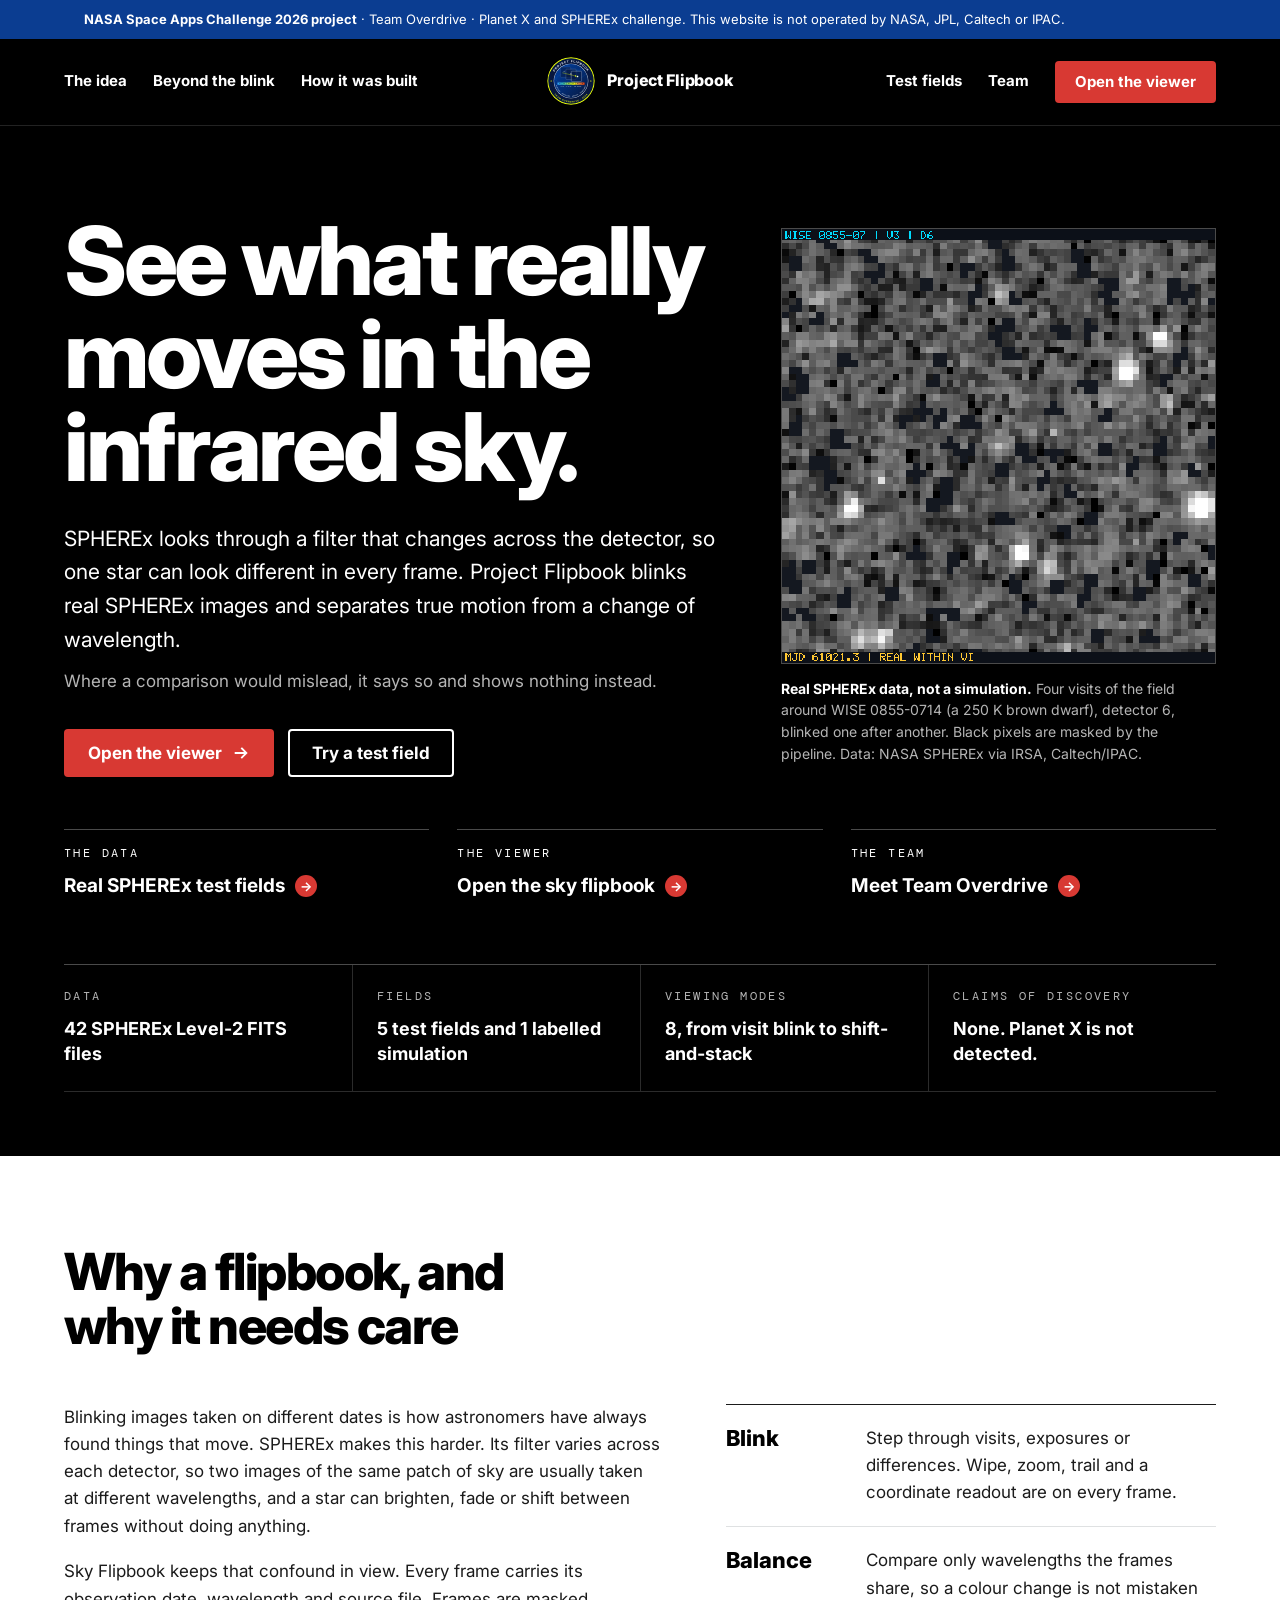
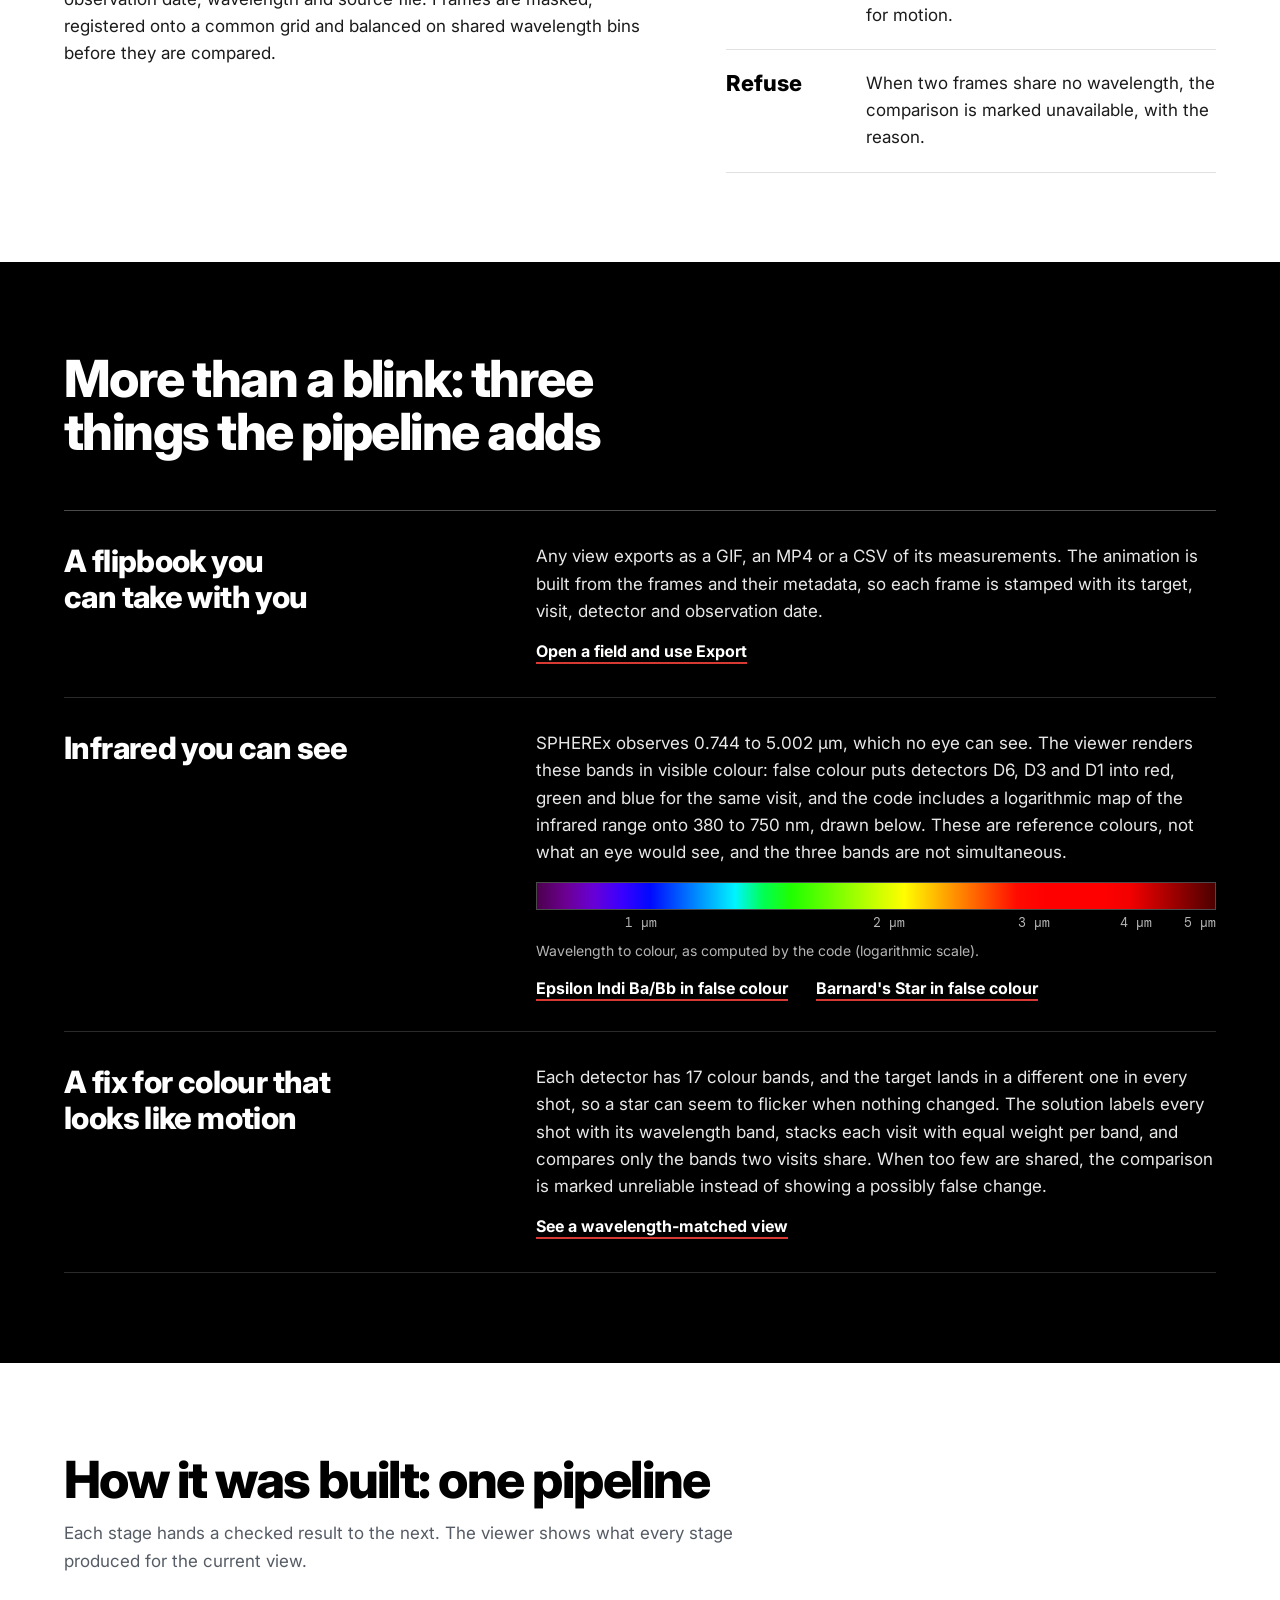
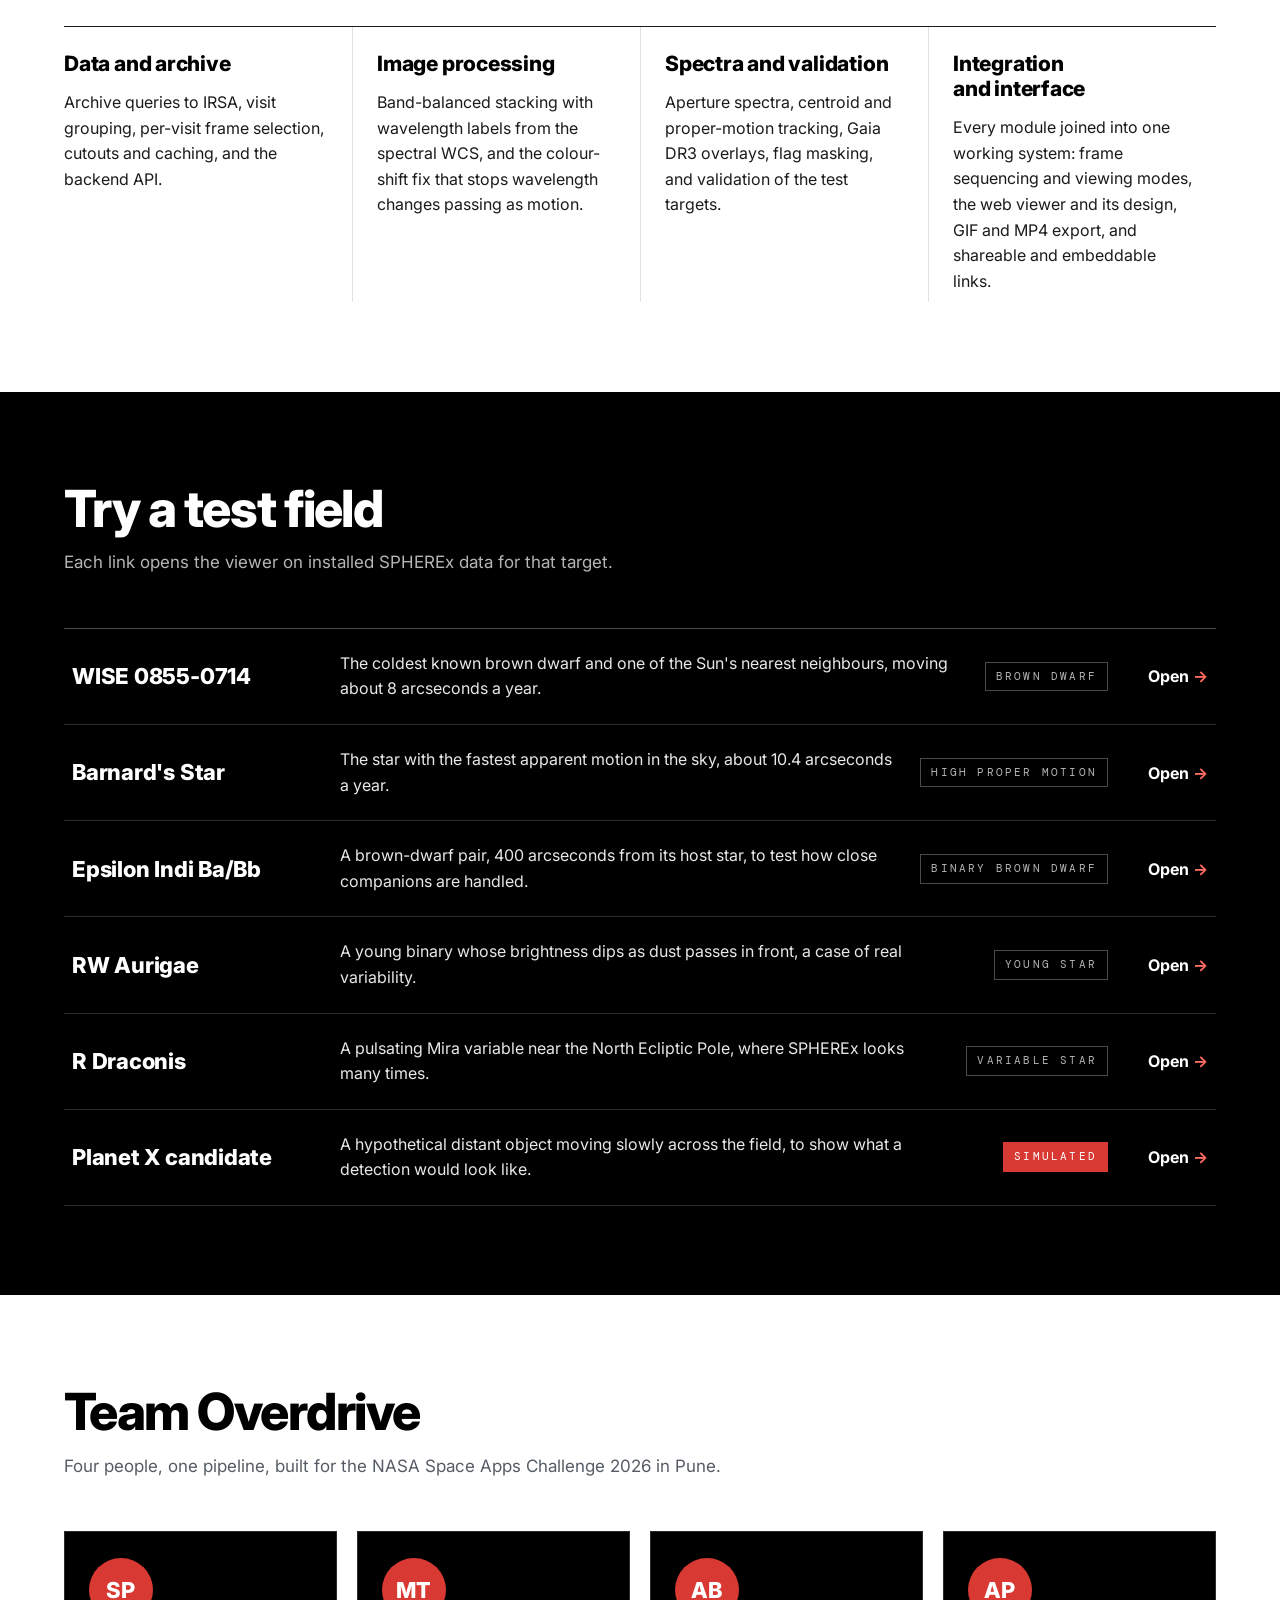
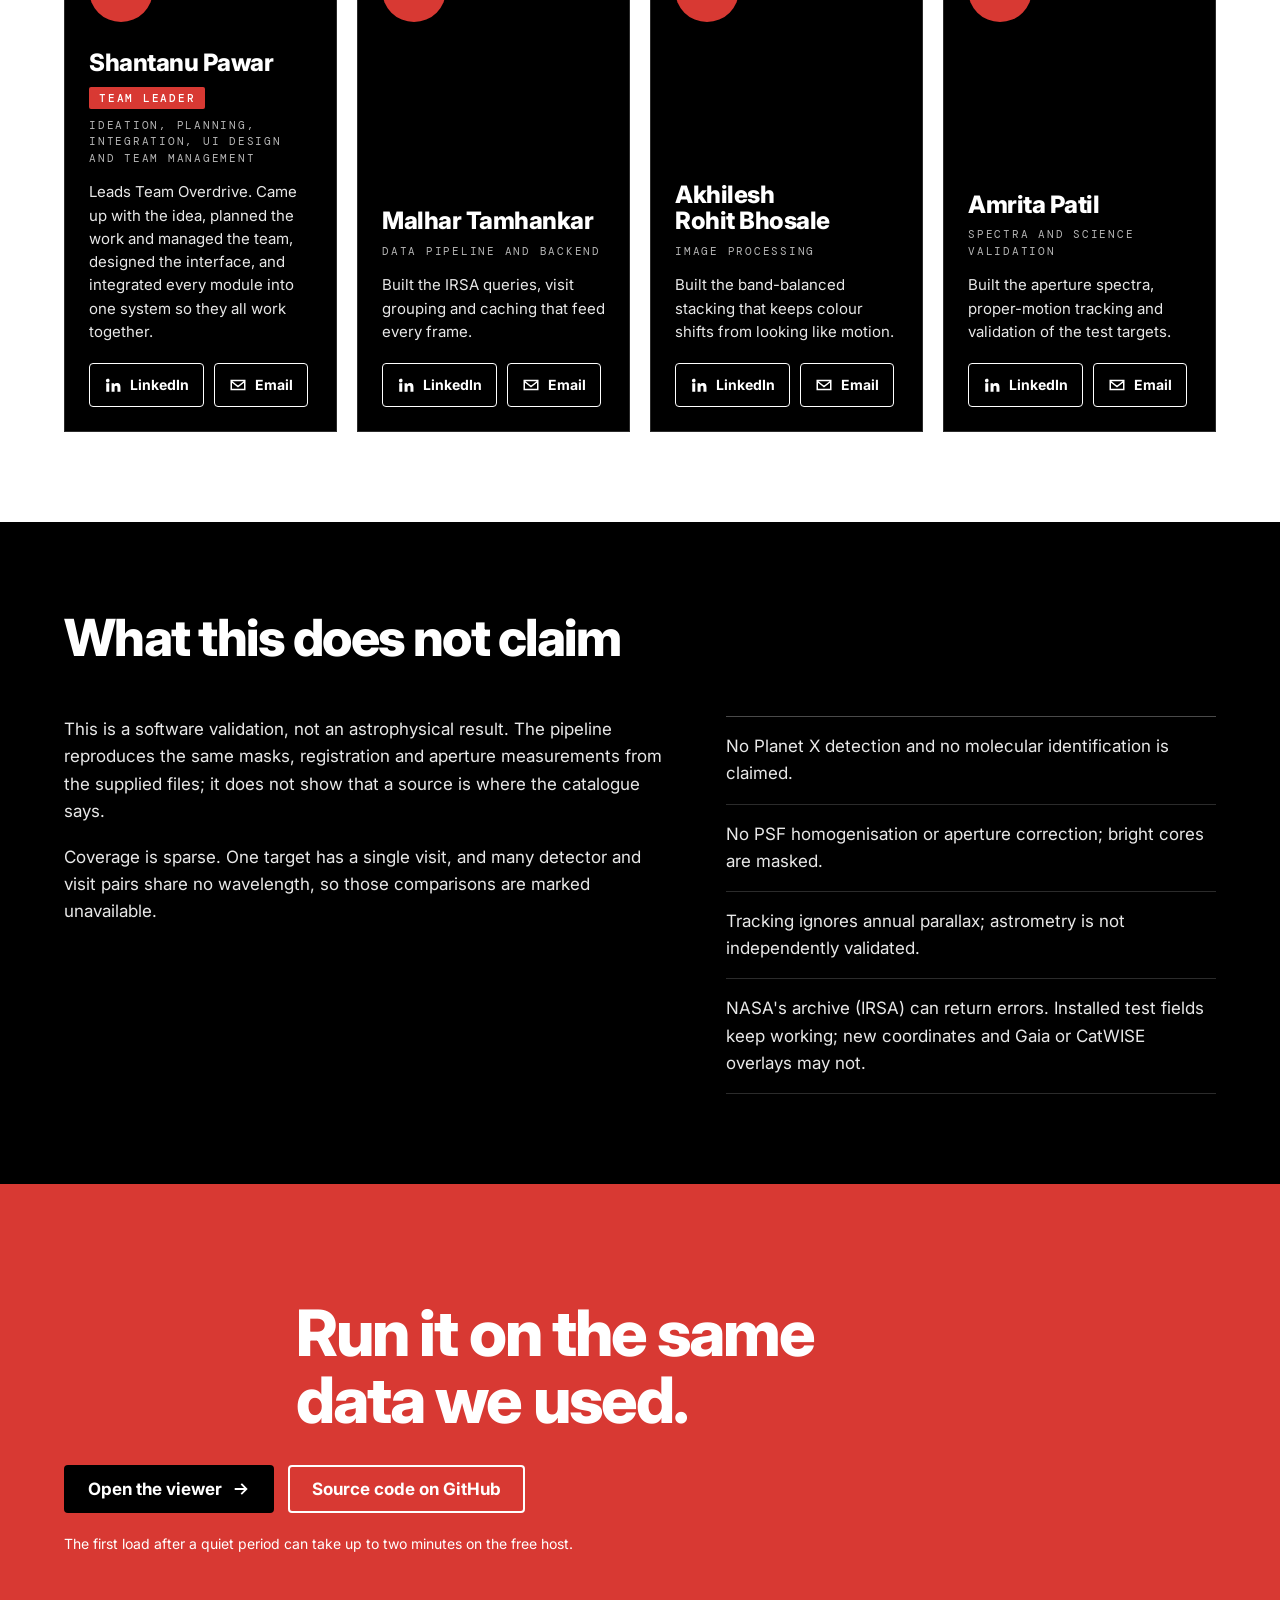
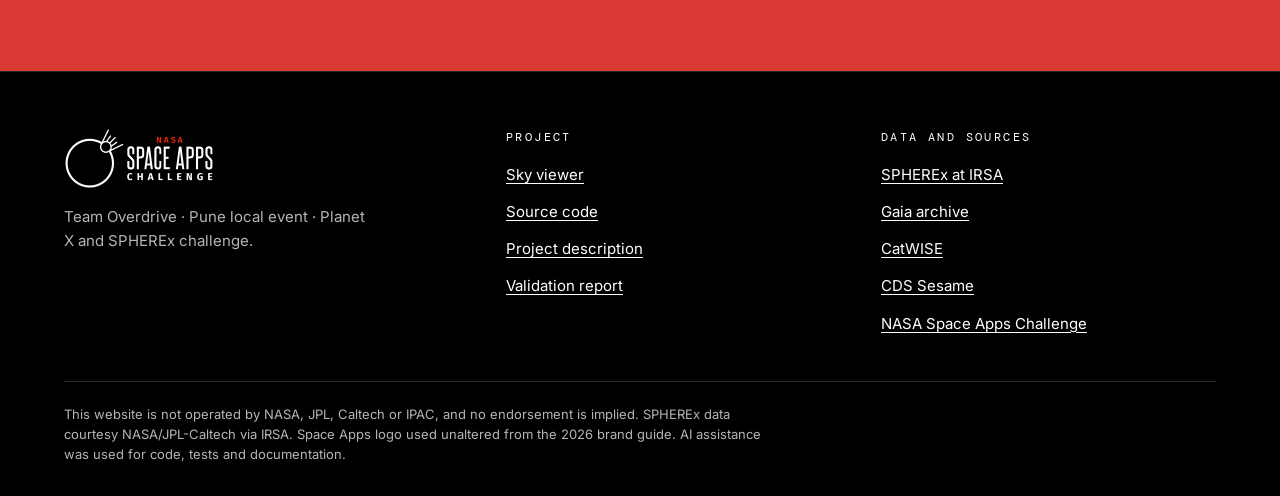
==== commit 167f5383: "Describe roles by content, team leader first; rename backend packages" ====
--- a/frontend/index.html
+++ b/frontend/index.html
@@ -83,7 +83,7 @@
   <nav class="nav-left" aria-label="Page sections">
     <a href="#idea">The idea</a>
     <a href="#extras">Beyond the blink</a>
-    <a href="#tracks">How it was built</a>
+    <a href="#built">How it was built</a>
   </nav>
   <a class="brand" href="/" aria-label="Project Flipbook, home">
     <img src="assets/mission-patch.svg" width="48" height="48" alt="">
@@ -191,34 +191,34 @@
       <li>
         <h3>A fix for colour that looks like motion</h3>
         <div>
-          <p>Each detector has 17 colour bands, and the target lands in a different one in every shot, so a star can seem to flicker when nothing changed. The Track 2 solution labels every shot with its wavelength band, stacks each visit with equal weight per band, and compares only the bands two visits share. When too few are shared, the comparison is marked unreliable instead of showing a possibly false change.</p>
+          <p>Each detector has 17 colour bands, and the target lands in a different one in every shot, so a star can seem to flicker when nothing changed. The solution labels every shot with its wavelength band, stacks each visit with equal weight per band, and compares only the bands two visits share. When too few are shared, the comparison is marked unreliable instead of showing a possibly false change.</p>
           <a class="text-link" href="viewer.html?q=WISE%200855-0714&amp;mode=wavelength_matched&amp;det=D6">See a wavelength-matched view</a>
         </div>
       </li>
     </ol>
   </section>
 
-  <section id="tracks" class="band light" aria-labelledby="tracksTitle">
-    <div class="band-head">
-      <h2 id="tracksTitle">How it was built: four tracks, one pipeline</h2>
+  <section id="built" class="band light" aria-labelledby="builtTitle">
+    <div class="band-head">
+      <h2 id="builtTitle">How it was built: one pipeline</h2>
       <p>Each stage hands a checked result to the next. The viewer shows what every stage produced for the current view.</p>
     </div>
-    <ol class="tracks">
-      <li>
-        <h3>Track 1 · Data</h3>
+    <ol class="stages">
+      <li>
+        <h3>Data and archive</h3>
         <p>Archive queries to IRSA, visit grouping, per-visit frame selection, cutouts and caching, and the backend API.</p>
       </li>
       <li>
-        <h3>Track 2 · Image processing</h3>
+        <h3>Image processing</h3>
         <p>Band-balanced stacking with wavelength labels from the spectral WCS, and the colour-shift fix that stops wavelength changes passing as motion.</p>
       </li>
       <li>
-        <h3>Track 3 · Spectra and validation</h3>
+        <h3>Spectra and validation</h3>
         <p>Aperture spectra, centroid and proper-motion tracking, Gaia DR3 overlays, flag masking, and validation of the test targets.</p>
       </li>
       <li>
-        <h3>Track 4 · Viewer and demo</h3>
-        <p>Frame sequencing and viewing modes, the web viewer, GIF and MP4 export, shareable and embeddable links, and the submission.</p>
+        <h3>Integration and interface</h3>
+        <p>Every module joined into one working system: frame sequencing and viewing modes, the web viewer and its design, GIF and MP4 export, and shareable and embeddable links.</p>
       </li>
     </ol>
   </section>
@@ -283,13 +283,30 @@
   <section id="team" class="band light" aria-labelledby="teamTitle">
     <div class="band-head">
       <h2 id="teamTitle">Team Overdrive</h2>
-      <p>Four people, four tracks, built for the NASA Space Apps Challenge 2026 in Pune.</p>
+      <p>Four people, one pipeline, built for the NASA Space Apps Challenge 2026 in Pune.</p>
     </div>
     <ul class="team">
+      <li class="member">
+        <div class="avatar" aria-hidden="true">SP</div>
+        <h3>Shantanu Pawar</h3>
+        <p class="badge">Team leader</p>
+        <p class="track">Ideation, planning, integration, UI design and team management</p>
+        <p class="blurb">Leads Team Overdrive. Came up with the idea, planned the work and managed the team, designed the interface, and integrated every module into one system so they all work together.</p>
+        <div class="links">
+          <a class="chip" href="https://www.linkedin.com/in/shantanupawarresearch/" rel="noopener" aria-label="Shantanu Pawar on LinkedIn">
+            <svg viewBox="0 0 24 24" width="18" height="18" aria-hidden="true"><path fill="currentColor" d="M4.98 3.5A2.5 2.5 0 1 1 5 8.5a2.5 2.5 0 0 1-.02-5ZM3 9.75h4V21H3V9.75Zm6.5 0h3.83v1.54h.06c.53-.96 1.84-1.97 3.78-1.97 4.04 0 4.78 2.52 4.78 5.8V21h-4v-5.1c0-1.22-.02-2.78-1.8-2.78-1.8 0-2.07 1.3-2.07 2.69V21h-4V9.75Z"/></svg>
+            LinkedIn
+          </a>
+          <a class="chip" href="mailto:shantanupawar149@gmail.com" aria-label="Email Shantanu Pawar">
+            <svg viewBox="0 0 24 24" width="18" height="18" aria-hidden="true"><path fill="none" stroke="currentColor" stroke-width="2" d="M3 6h18v12H3zM3 7l9 7 9-7"/></svg>
+            Email
+          </a>
+        </div>
+      </li>
       <li class="member">
         <div class="avatar" aria-hidden="true">MT</div>
         <h3>Malhar Tamhankar</h3>
-        <p class="track">Track 1 · Data pipeline and backend</p>
+        <p class="track">Data pipeline and backend</p>
         <p class="blurb">Built the IRSA queries, visit grouping and caching that feed every frame.</p>
         <div class="links">
           <a class="chip" href="https://www.linkedin.com/in/malhar-tamhankar-89413027a" rel="noopener" aria-label="Malhar Tamhankar on LinkedIn">
@@ -305,7 +322,7 @@
       <li class="member">
         <div class="avatar" aria-hidden="true">AB</div>
         <h3>Akhilesh Rohit Bhosale</h3>
-        <p class="track">Track 2 · Image processing</p>
+        <p class="track">Image processing</p>
         <p class="blurb">Built the band-balanced stacking that keeps colour shifts from looking like motion.</p>
         <div class="links">
           <a class="chip" href="https://www.linkedin.com/in/akhilesh-bhosale-25a858394" rel="noopener" aria-label="Akhilesh Rohit Bhosale on LinkedIn">
@@ -321,7 +338,7 @@
       <li class="member">
         <div class="avatar" aria-hidden="true">AP</div>
         <h3>Amrita Patil</h3>
-        <p class="track">Track 3 · Spectra and science validation</p>
+        <p class="track">Spectra and science validation</p>
         <p class="blurb">Built the aperture spectra, proper-motion tracking and validation of the test targets.</p>
         <div class="links">
           <a class="chip" href="https://www.linkedin.com/in/amrita-patil-87a5ba428/" rel="noopener" aria-label="Amrita Patil on LinkedIn">
@@ -329,23 +346,6 @@
             LinkedIn
           </a>
           <a class="chip" href="mailto:amritakpatil@outlook.com" aria-label="Email Amrita Patil">
-            <svg viewBox="0 0 24 24" width="18" height="18" aria-hidden="true"><path fill="none" stroke="currentColor" stroke-width="2" d="M3 6h18v12H3zM3 7l9 7 9-7"/></svg>
-            Email
-          </a>
-        </div>
-      </li>
-      <li class="member">
-        <div class="avatar" aria-hidden="true">SP</div>
-        <h3>Shantanu Pawar</h3>
-        <p class="badge">Team leader</p>
-        <p class="track">Track 4 · Viewer and demo</p>
-        <p class="blurb">Leads Team Overdrive. Built the web viewer, the viewing modes, the exports and this submission.</p>
-        <div class="links">
-          <a class="chip" href="https://www.linkedin.com/in/shantanupawarresearch/" rel="noopener" aria-label="Shantanu Pawar on LinkedIn">
-            <svg viewBox="0 0 24 24" width="18" height="18" aria-hidden="true"><path fill="currentColor" d="M4.98 3.5A2.5 2.5 0 1 1 5 8.5a2.5 2.5 0 0 1-.02-5ZM3 9.75h4V21H3V9.75Zm6.5 0h3.83v1.54h.06c.53-.96 1.84-1.97 3.78-1.97 4.04 0 4.78 2.52 4.78 5.8V21h-4v-5.1c0-1.22-.02-2.78-1.8-2.78-1.8 0-2.07 1.3-2.07 2.69V21h-4V9.75Z"/></svg>
-            LinkedIn
-          </a>
-          <a class="chip" href="mailto:shantanupawar149@gmail.com" aria-label="Email Shantanu Pawar">
             <svg viewBox="0 0 24 24" width="18" height="18" aria-hidden="true"><path fill="none" stroke="currentColor" stroke-width="2" d="M3 6h18v12H3zM3 7l9 7 9-7"/></svg>
             Email
           </a>
--- a/frontend/css/landing.css
+++ b/frontend/css/landing.css
@@ -107,12 +107,12 @@
 .strip-ticks span:last-child { transform:translateX(-100%); }
 .strip figcaption { font-size:14px; color:var(--muted); }
 
-/* Tracks */
-.tracks { list-style:none; display:grid; grid-template-columns:repeat(4,1fr); border-top:1px solid var(--line-strong); }
-.tracks li { padding:24px 24px 8px 0; }
-.tracks li + li { padding-left:24px; border-left:1px solid var(--line); }
-.tracks h3 { font-size:21px; line-height:1.2; font-weight:800; letter-spacing:-.01em; }
-.tracks li p { margin-top:14px; font-size:16px; color:var(--fg); }
+/* Pipeline stages */
+.stages { list-style:none; display:grid; grid-template-columns:repeat(4,1fr); border-top:1px solid var(--line-strong); }
+.stages li { padding:24px 24px 8px 0; }
+.stages li + li { padding-left:24px; border-left:1px solid var(--line); }
+.stages h3 { font-size:21px; line-height:1.2; font-weight:800; letter-spacing:-.01em; }
+.stages li p { margin-top:14px; font-size:16px; color:var(--fg); }
 
 /* Test fields: story list */
 .fields { list-style:none; border-top:1px solid var(--line-strong); }
@@ -176,9 +176,9 @@
  .facts dl > div:nth-child(3) { padding-left:0; border-left:0; }
  .facts dl > div:nth-child(n+3) { border-top:1px solid var(--line); }
  .extras > li { grid-template-columns:1fr; }
- .tracks { grid-template-columns:repeat(2,1fr); }
- .tracks li:nth-child(3) { padding-left:0; border-left:0; }
- .tracks li:nth-child(n+3) { border-top:1px solid var(--line); margin-top:16px; }
+ .stages { grid-template-columns:repeat(2,1fr); }
+ .stages li:nth-child(3) { padding-left:0; border-left:0; }
+ .stages li:nth-child(n+3) { border-top:1px solid var(--line); margin-top:16px; }
  .team { grid-template-columns:repeat(2,1fr); }
  .fields a { grid-template-columns:minmax(0,1fr) auto; }
  .f-why { grid-column:1/-1; grid-row:2; }
@@ -191,11 +191,11 @@
  .brand span { font-size:15px; }
  .btn-small { padding-inline:12px; font-size:14px; white-space:nowrap; }
  .brand img { width:40px; height:40px; }
- .facts dl, .tracks, .team, .footer-grid { grid-template-columns:1fr; }
+ .facts dl, .stages, .team, .footer-grid { grid-template-columns:1fr; }
  .facts dl > div, .facts dl > div + div { padding:18px 0; border-left:0; }
  .facts dl > div + div { border-top:1px solid var(--line); }
- .tracks li, .tracks li + li { padding:20px 0; border-left:0; margin-top:0; }
- .tracks li + li { border-top:1px solid var(--line); }
+ .stages li, .stages li + li { padding:20px 0; border-left:0; margin-top:0; }
+ .stages li + li { border-top:1px solid var(--line); }
  .principles > div { grid-template-columns:1fr; gap:6px; }
  .member { min-height:0; }
  .hero .actions .btn, .closing .actions .btn { width:100%; justify-content:center; }
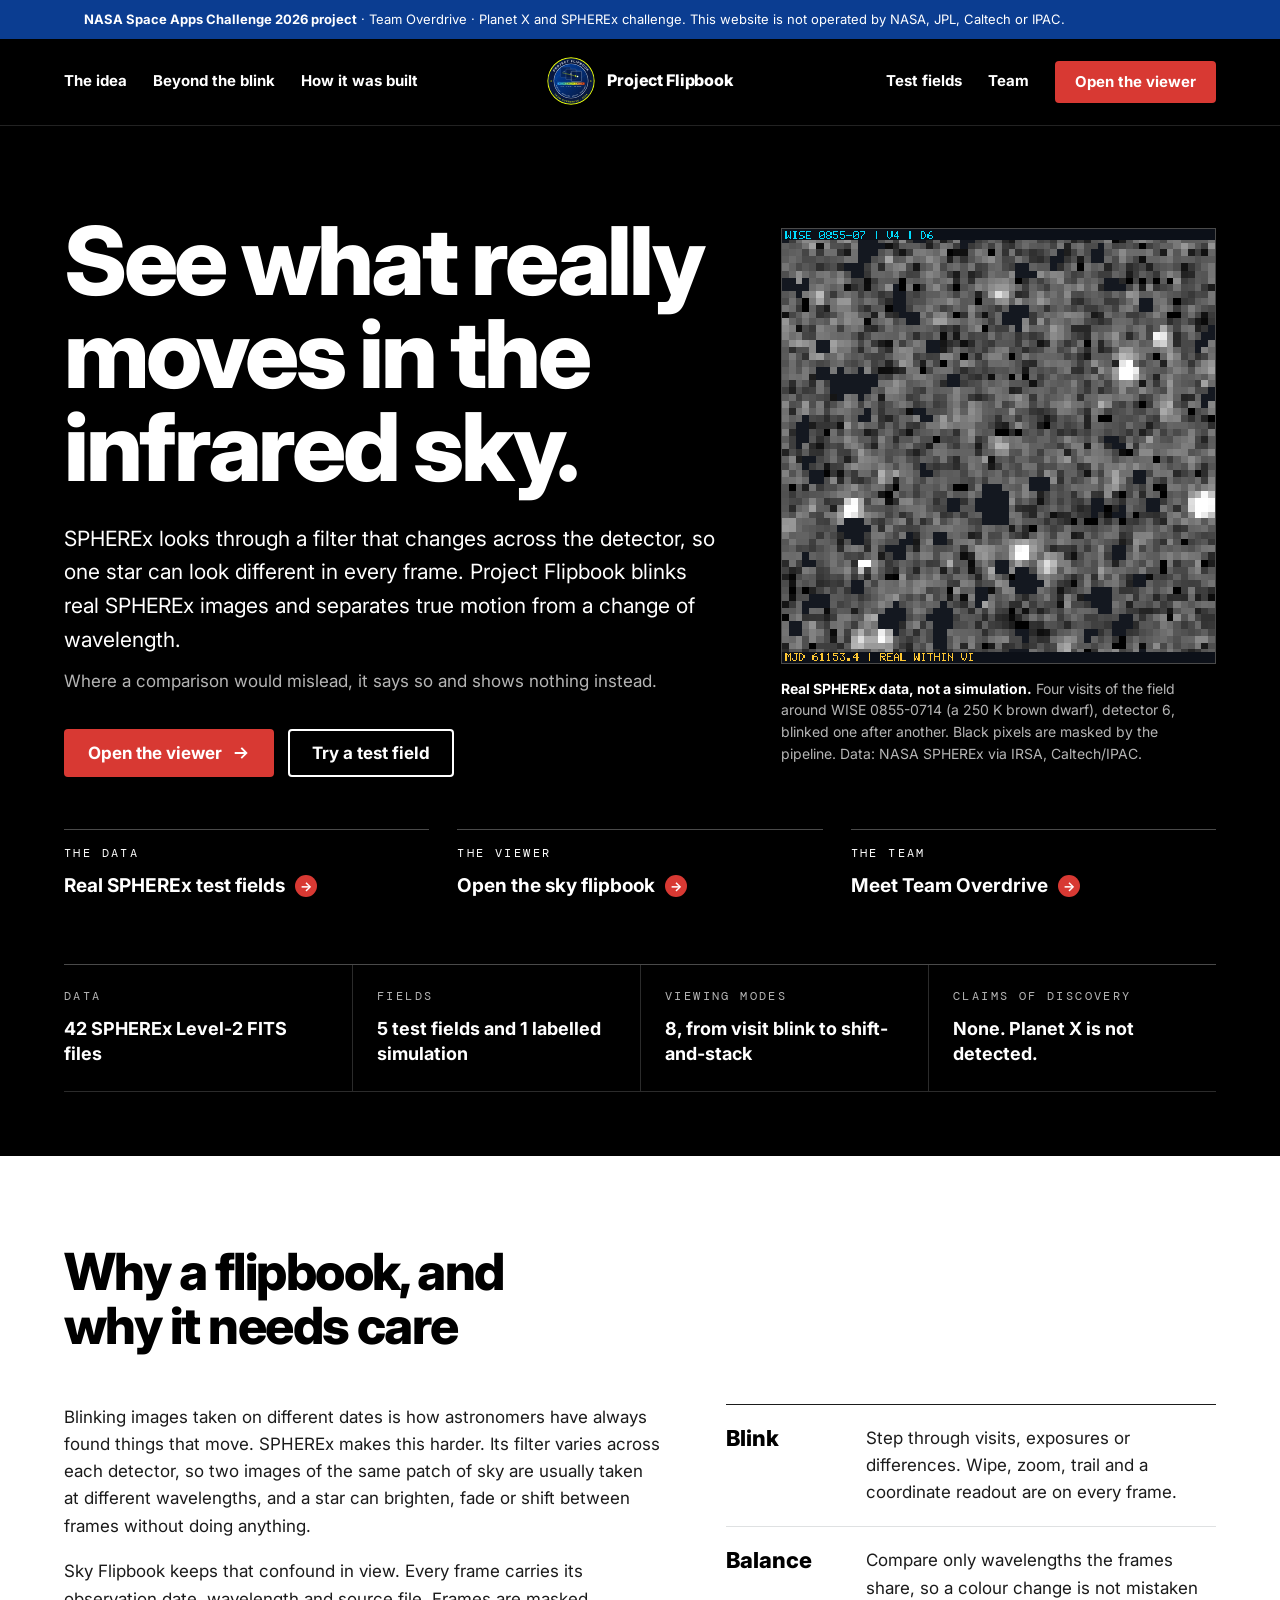
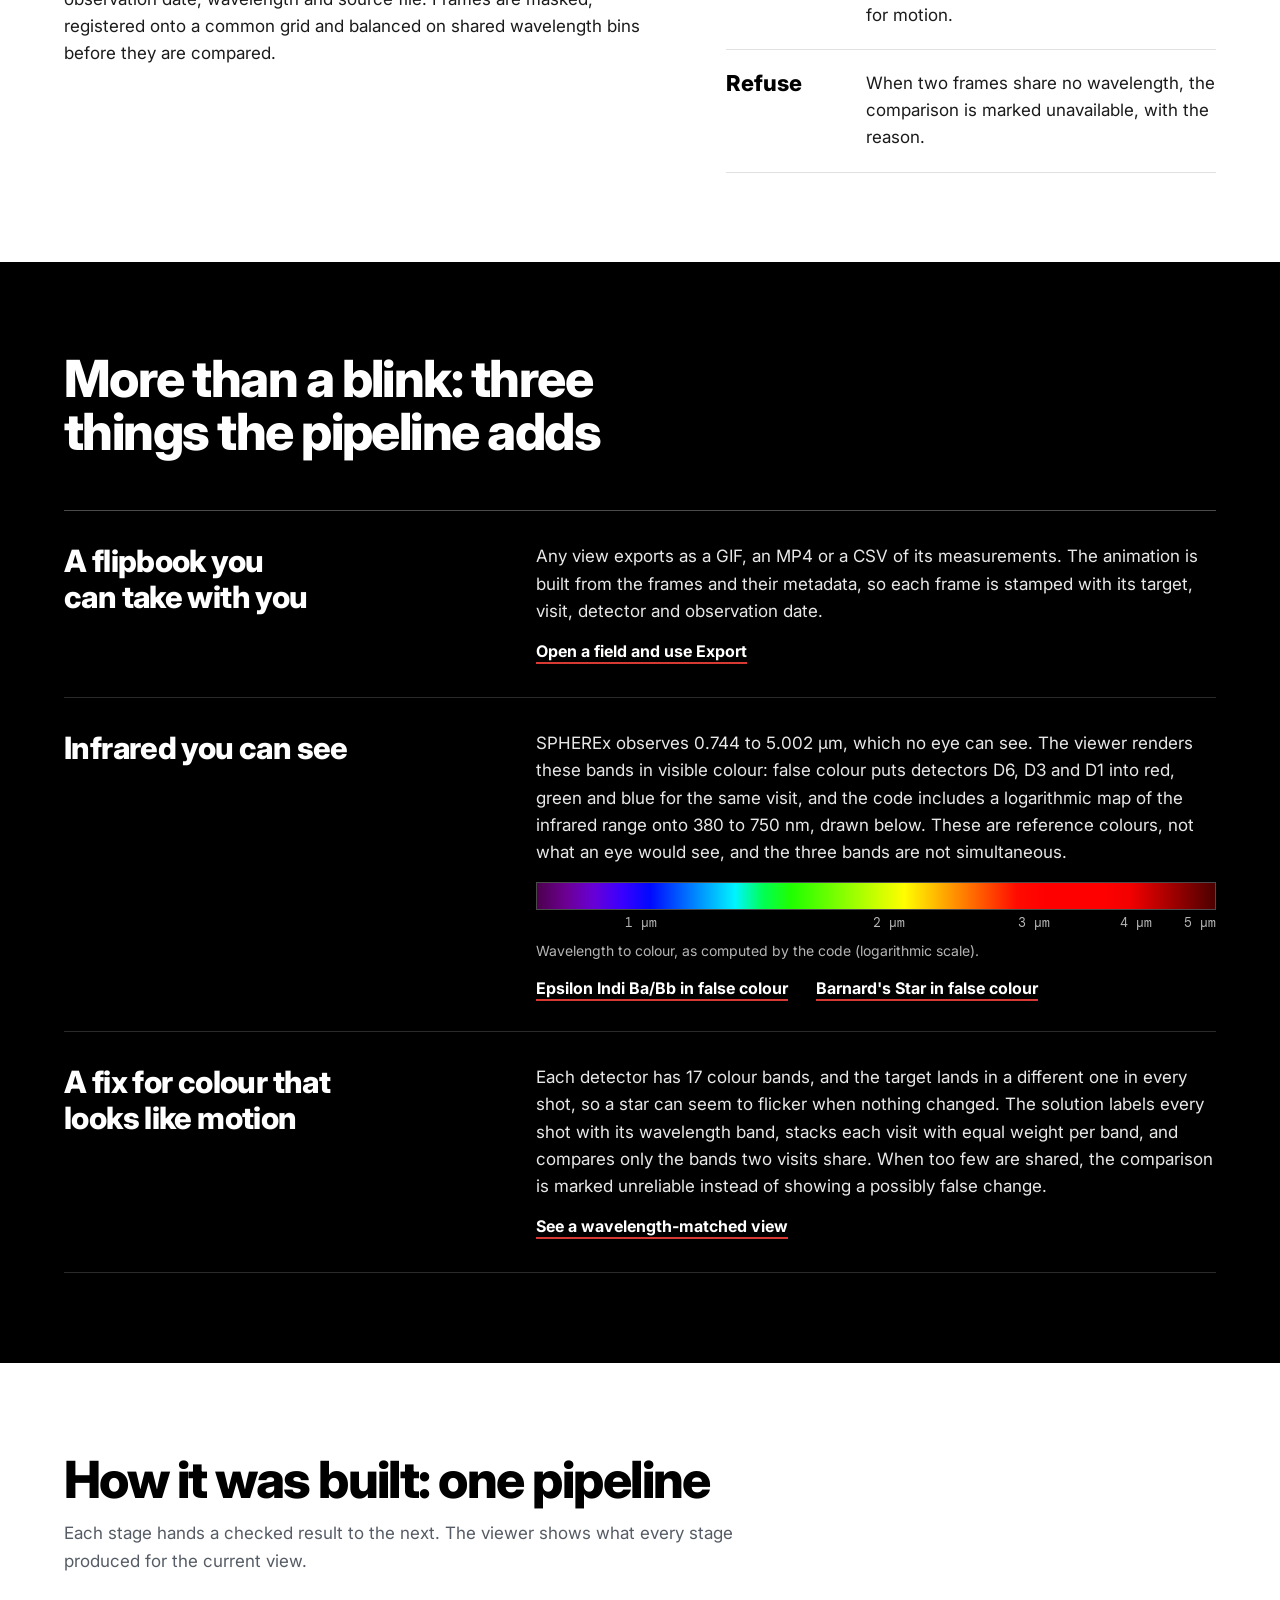
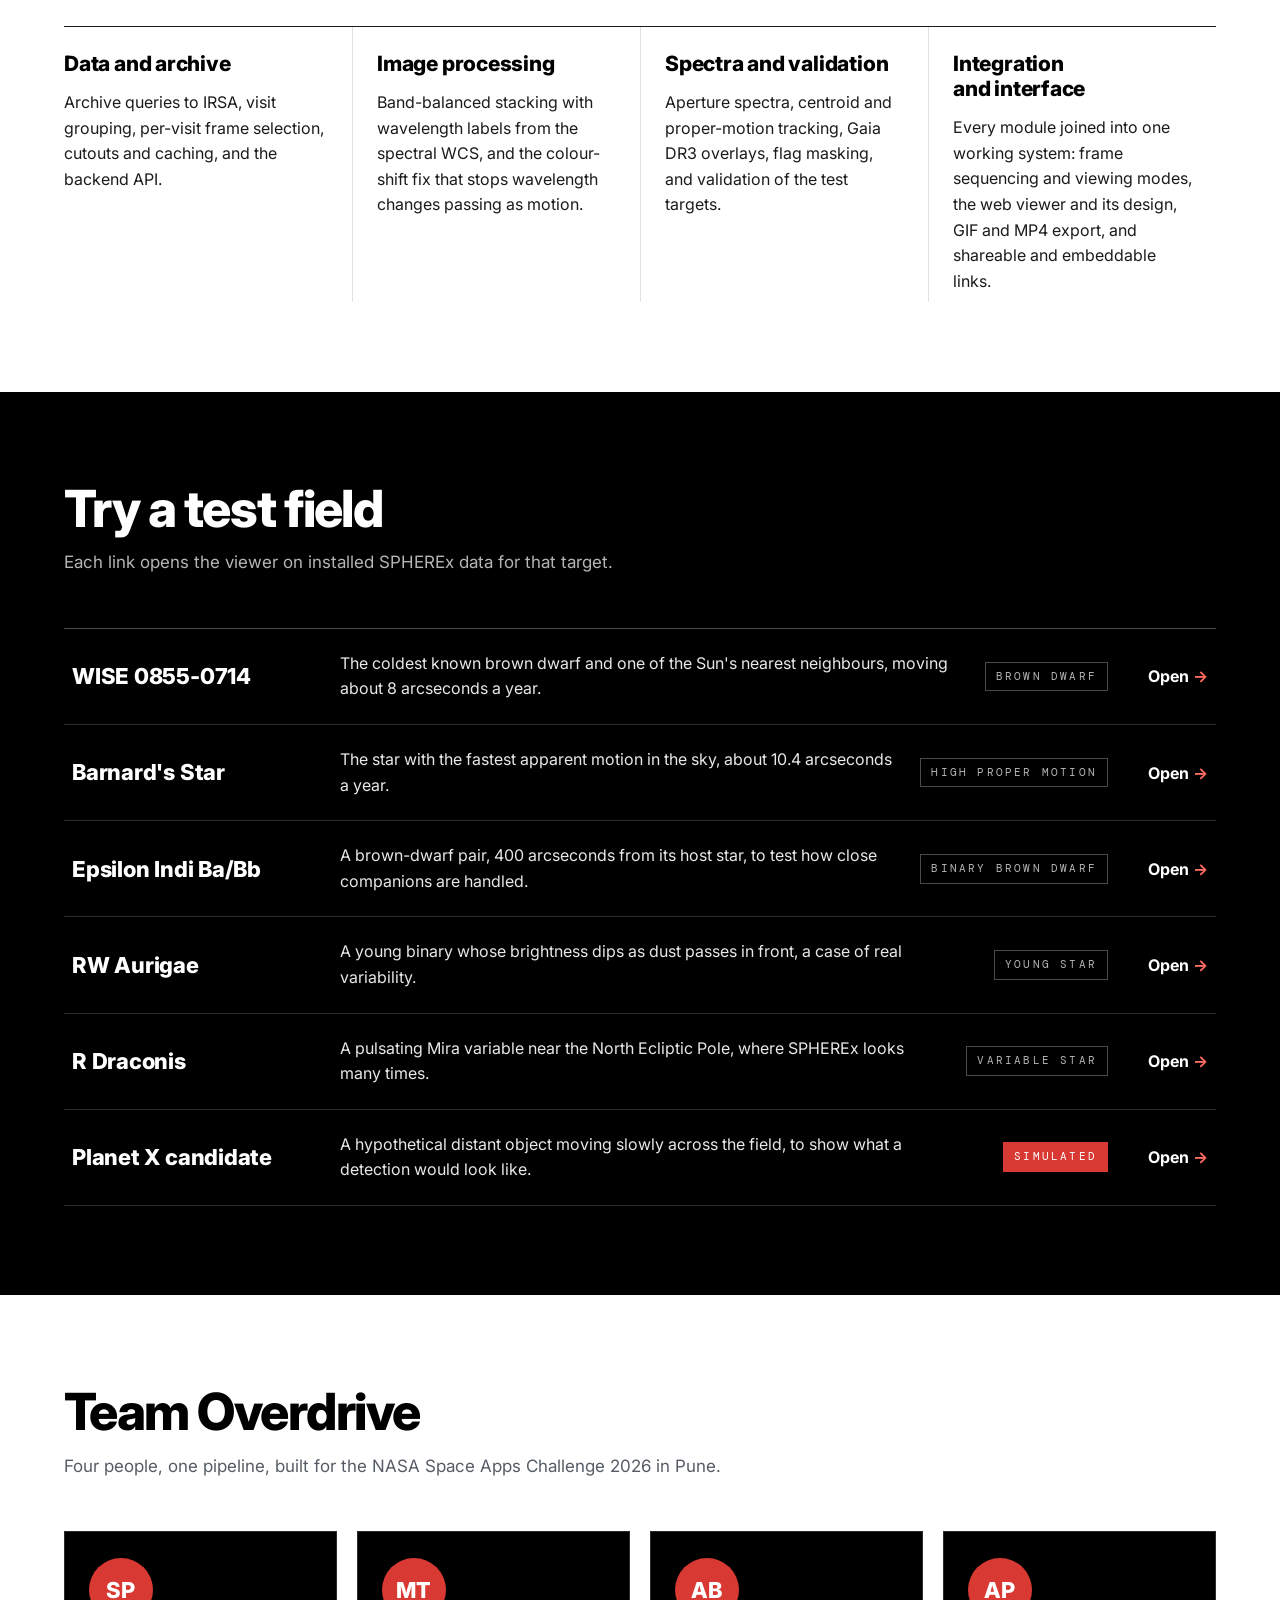
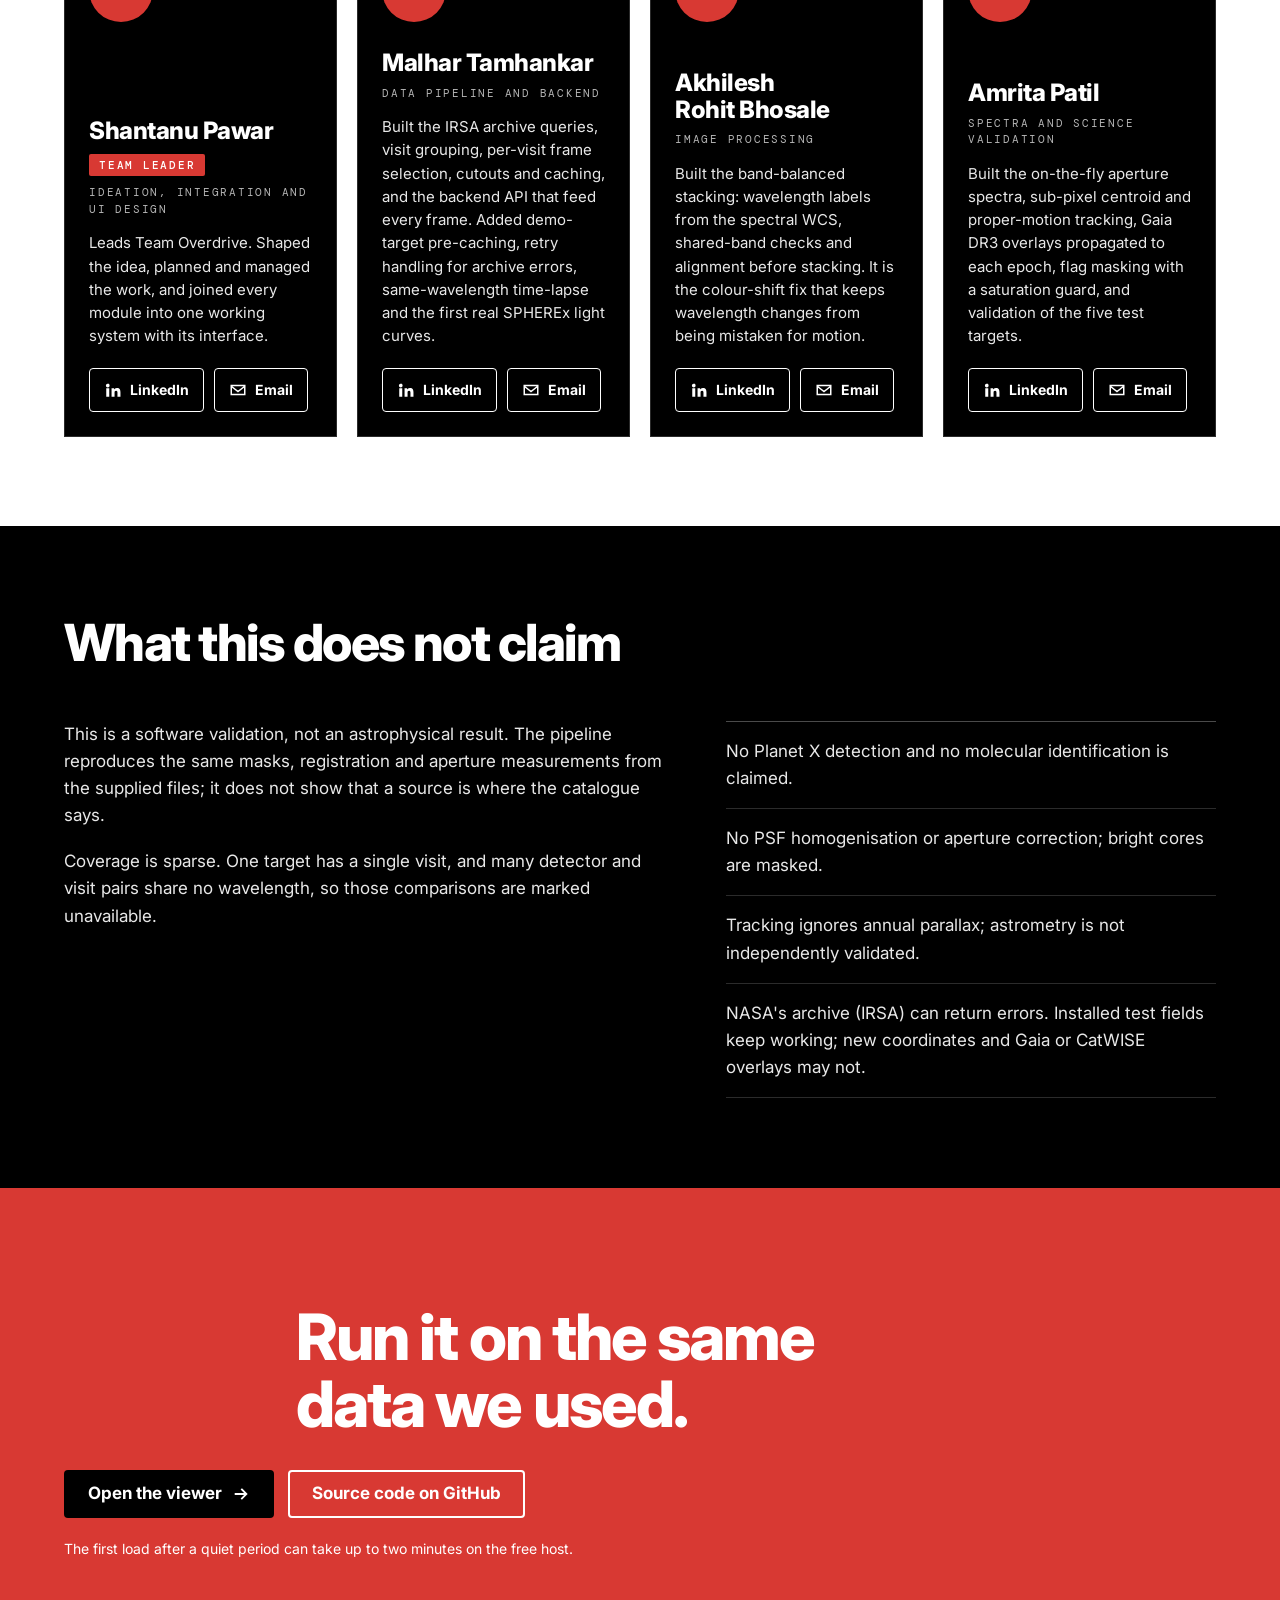
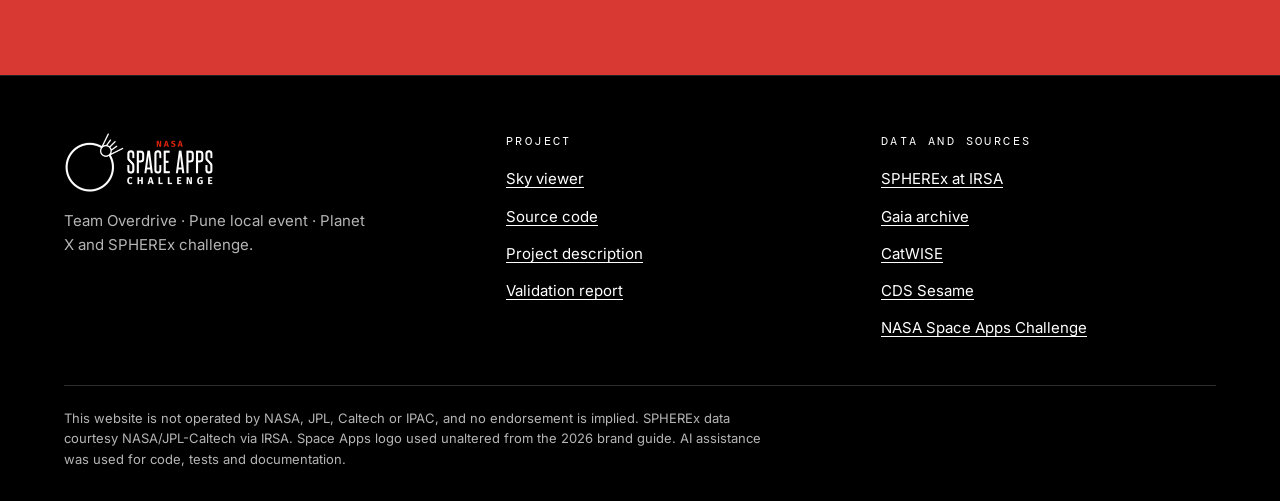
==== commit 4ccaa423: "Balance team cards: fuller contributions for each member" ====
--- a/frontend/index.html
+++ b/frontend/index.html
@@ -290,8 +290,8 @@
         <div class="avatar" aria-hidden="true">SP</div>
         <h3>Shantanu Pawar</h3>
         <p class="badge">Team leader</p>
-        <p class="track">Ideation, planning, integration, UI design and team management</p>
-        <p class="blurb">Leads Team Overdrive. Came up with the idea, planned the work and managed the team, designed the interface, and integrated every module into one system so they all work together.</p>
+        <p class="track">Ideation, integration and UI design</p>
+        <p class="blurb">Leads Team Overdrive. Shaped the idea, planned and managed the work, and joined every module into one working system with its interface.</p>
         <div class="links">
           <a class="chip" href="https://www.linkedin.com/in/shantanupawarresearch/" rel="noopener" aria-label="Shantanu Pawar on LinkedIn">
             <svg viewBox="0 0 24 24" width="18" height="18" aria-hidden="true"><path fill="currentColor" d="M4.98 3.5A2.5 2.5 0 1 1 5 8.5a2.5 2.5 0 0 1-.02-5ZM3 9.75h4V21H3V9.75Zm6.5 0h3.83v1.54h.06c.53-.96 1.84-1.97 3.78-1.97 4.04 0 4.78 2.52 4.78 5.8V21h-4v-5.1c0-1.22-.02-2.78-1.8-2.78-1.8 0-2.07 1.3-2.07 2.69V21h-4V9.75Z"/></svg>
@@ -307,7 +307,7 @@
         <div class="avatar" aria-hidden="true">MT</div>
         <h3>Malhar Tamhankar</h3>
         <p class="track">Data pipeline and backend</p>
-        <p class="blurb">Built the IRSA queries, visit grouping and caching that feed every frame.</p>
+        <p class="blurb">Built the IRSA archive queries, visit grouping, per-visit frame selection, cutouts and caching, and the backend API that feed every frame. Added demo-target pre-caching, retry handling for archive errors, same-wavelength time-lapse and the first real SPHEREx light curves.</p>
         <div class="links">
           <a class="chip" href="https://www.linkedin.com/in/malhar-tamhankar-89413027a" rel="noopener" aria-label="Malhar Tamhankar on LinkedIn">
             <svg viewBox="0 0 24 24" width="18" height="18" aria-hidden="true"><path fill="currentColor" d="M4.98 3.5A2.5 2.5 0 1 1 5 8.5a2.5 2.5 0 0 1-.02-5ZM3 9.75h4V21H3V9.75Zm6.5 0h3.83v1.54h.06c.53-.96 1.84-1.97 3.78-1.97 4.04 0 4.78 2.52 4.78 5.8V21h-4v-5.1c0-1.22-.02-2.78-1.8-2.78-1.8 0-2.07 1.3-2.07 2.69V21h-4V9.75Z"/></svg>
@@ -323,7 +323,7 @@
         <div class="avatar" aria-hidden="true">AB</div>
         <h3>Akhilesh Rohit Bhosale</h3>
         <p class="track">Image processing</p>
-        <p class="blurb">Built the band-balanced stacking that keeps colour shifts from looking like motion.</p>
+        <p class="blurb">Built the band-balanced stacking: wavelength labels from the spectral WCS, shared-band checks and alignment before stacking. It is the colour-shift fix that keeps wavelength changes from being mistaken for motion.</p>
         <div class="links">
           <a class="chip" href="https://www.linkedin.com/in/akhilesh-bhosale-25a858394" rel="noopener" aria-label="Akhilesh Rohit Bhosale on LinkedIn">
             <svg viewBox="0 0 24 24" width="18" height="18" aria-hidden="true"><path fill="currentColor" d="M4.98 3.5A2.5 2.5 0 1 1 5 8.5a2.5 2.5 0 0 1-.02-5ZM3 9.75h4V21H3V9.75Zm6.5 0h3.83v1.54h.06c.53-.96 1.84-1.97 3.78-1.97 4.04 0 4.78 2.52 4.78 5.8V21h-4v-5.1c0-1.22-.02-2.78-1.8-2.78-1.8 0-2.07 1.3-2.07 2.69V21h-4V9.75Z"/></svg>
@@ -339,7 +339,7 @@
         <div class="avatar" aria-hidden="true">AP</div>
         <h3>Amrita Patil</h3>
         <p class="track">Spectra and science validation</p>
-        <p class="blurb">Built the aperture spectra, proper-motion tracking and validation of the test targets.</p>
+        <p class="blurb">Built the on-the-fly aperture spectra, sub-pixel centroid and proper-motion tracking, Gaia DR3 overlays propagated to each epoch, flag masking with a saturation guard, and validation of the five test targets.</p>
         <div class="links">
           <a class="chip" href="https://www.linkedin.com/in/amrita-patil-87a5ba428/" rel="noopener" aria-label="Amrita Patil on LinkedIn">
             <svg viewBox="0 0 24 24" width="18" height="18" aria-hidden="true"><path fill="currentColor" d="M4.98 3.5A2.5 2.5 0 1 1 5 8.5a2.5 2.5 0 0 1-.02-5ZM3 9.75h4V21H3V9.75Zm6.5 0h3.83v1.54h.06c.53-.96 1.84-1.97 3.78-1.97 4.04 0 4.78 2.52 4.78 5.8V21h-4v-5.1c0-1.22-.02-2.78-1.8-2.78-1.8 0-2.07 1.3-2.07 2.69V21h-4V9.75Z"/></svg>
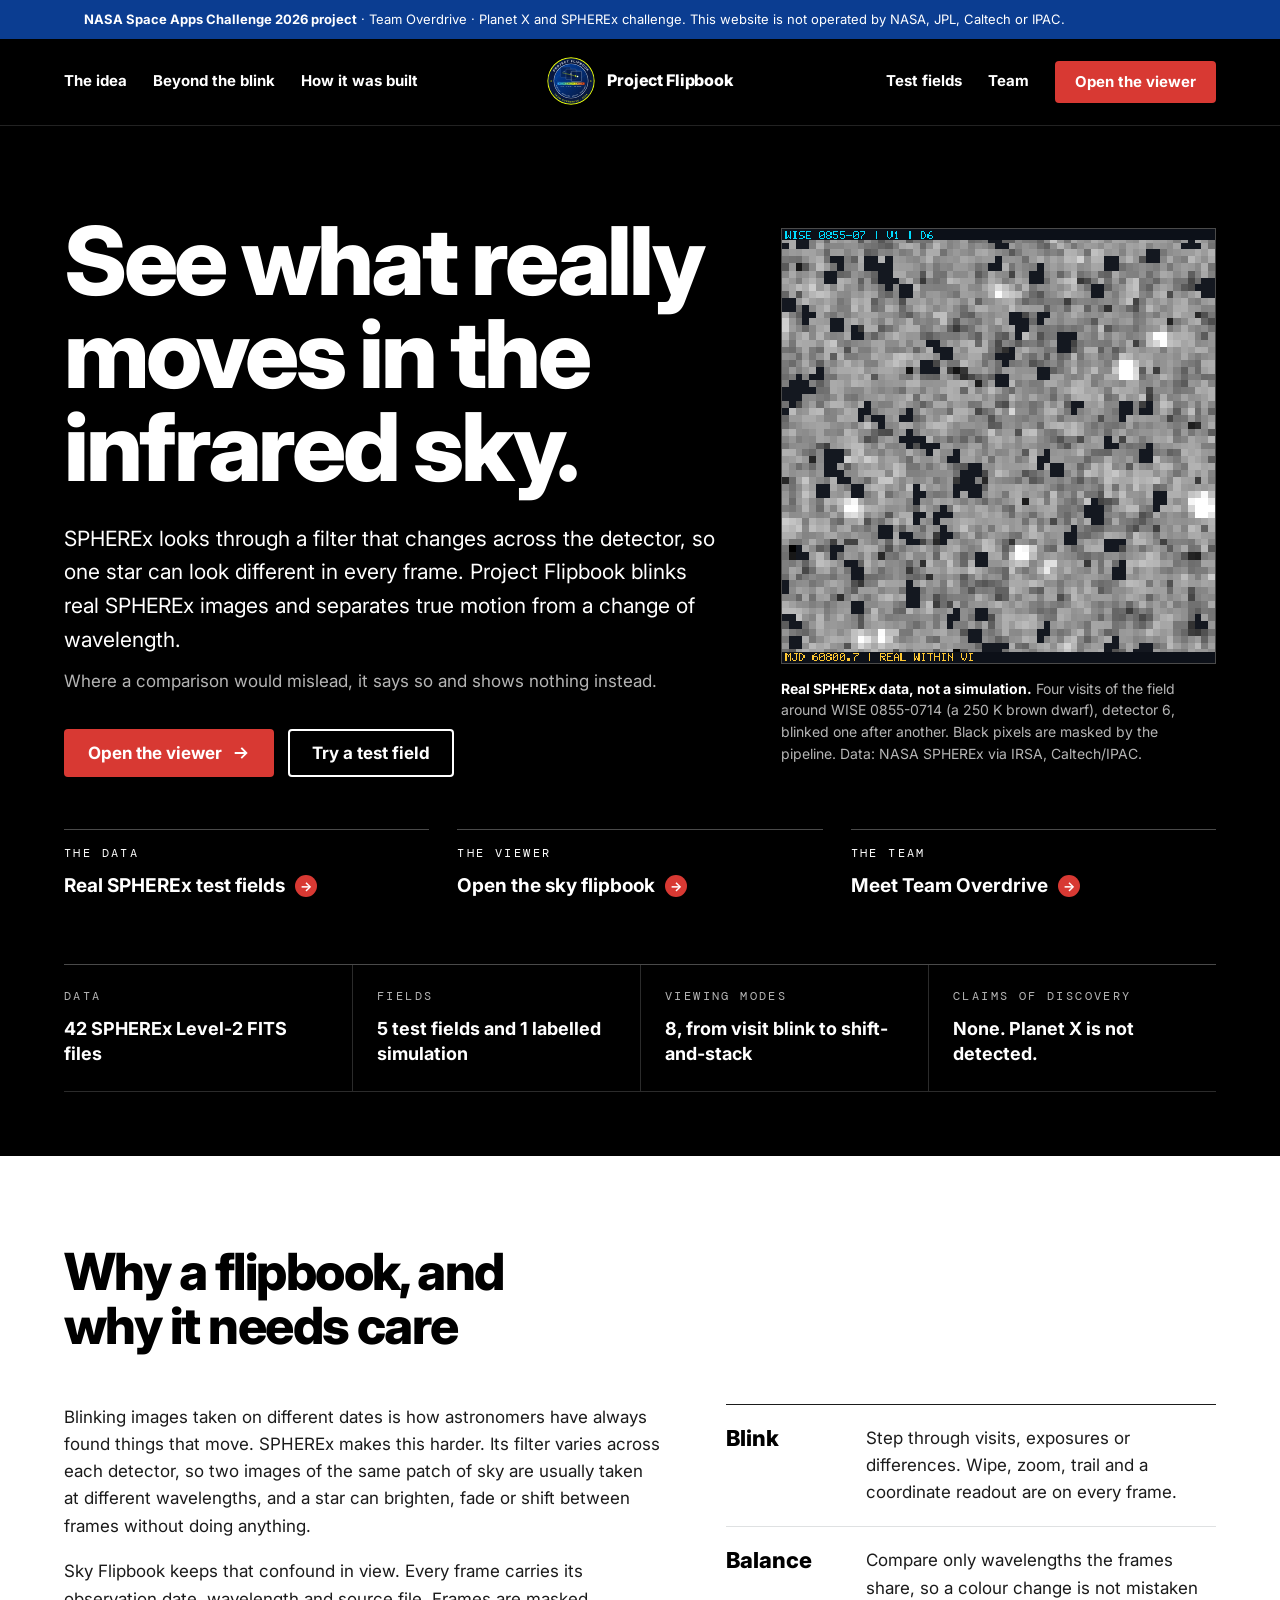
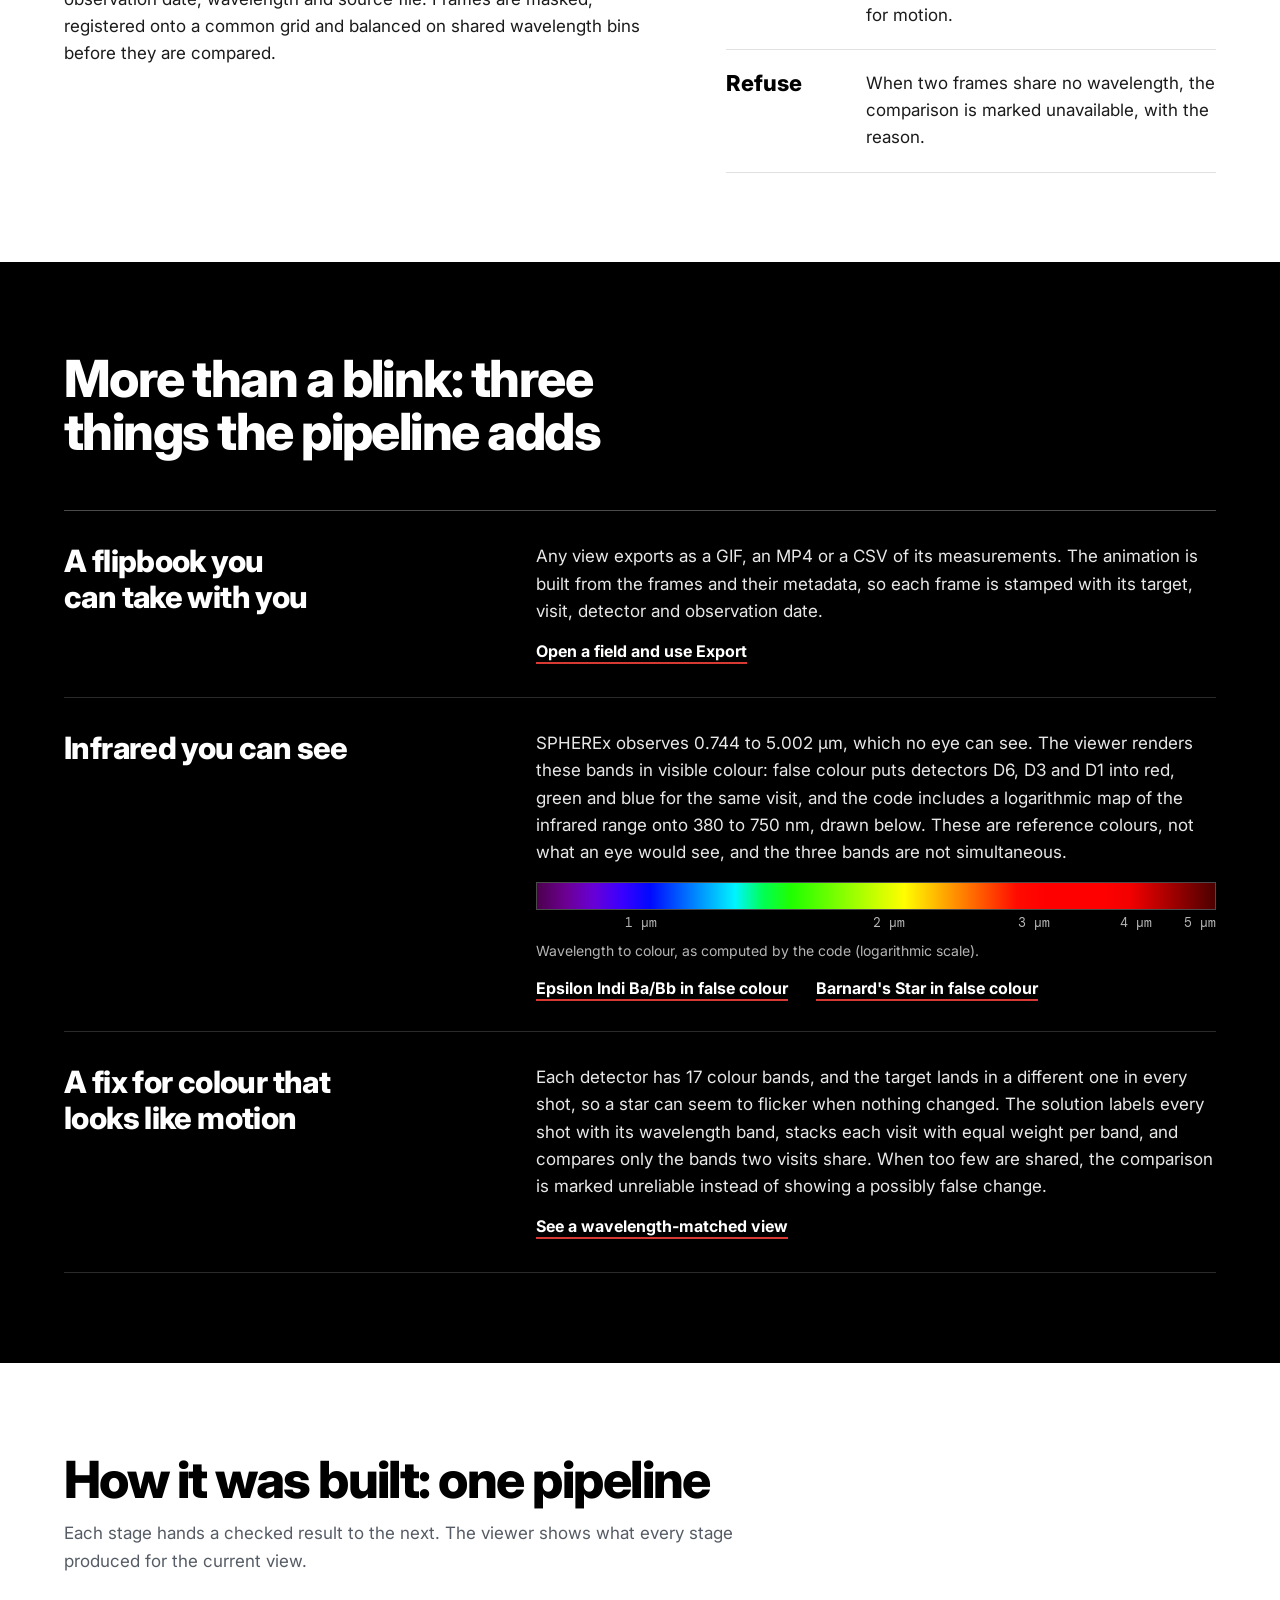
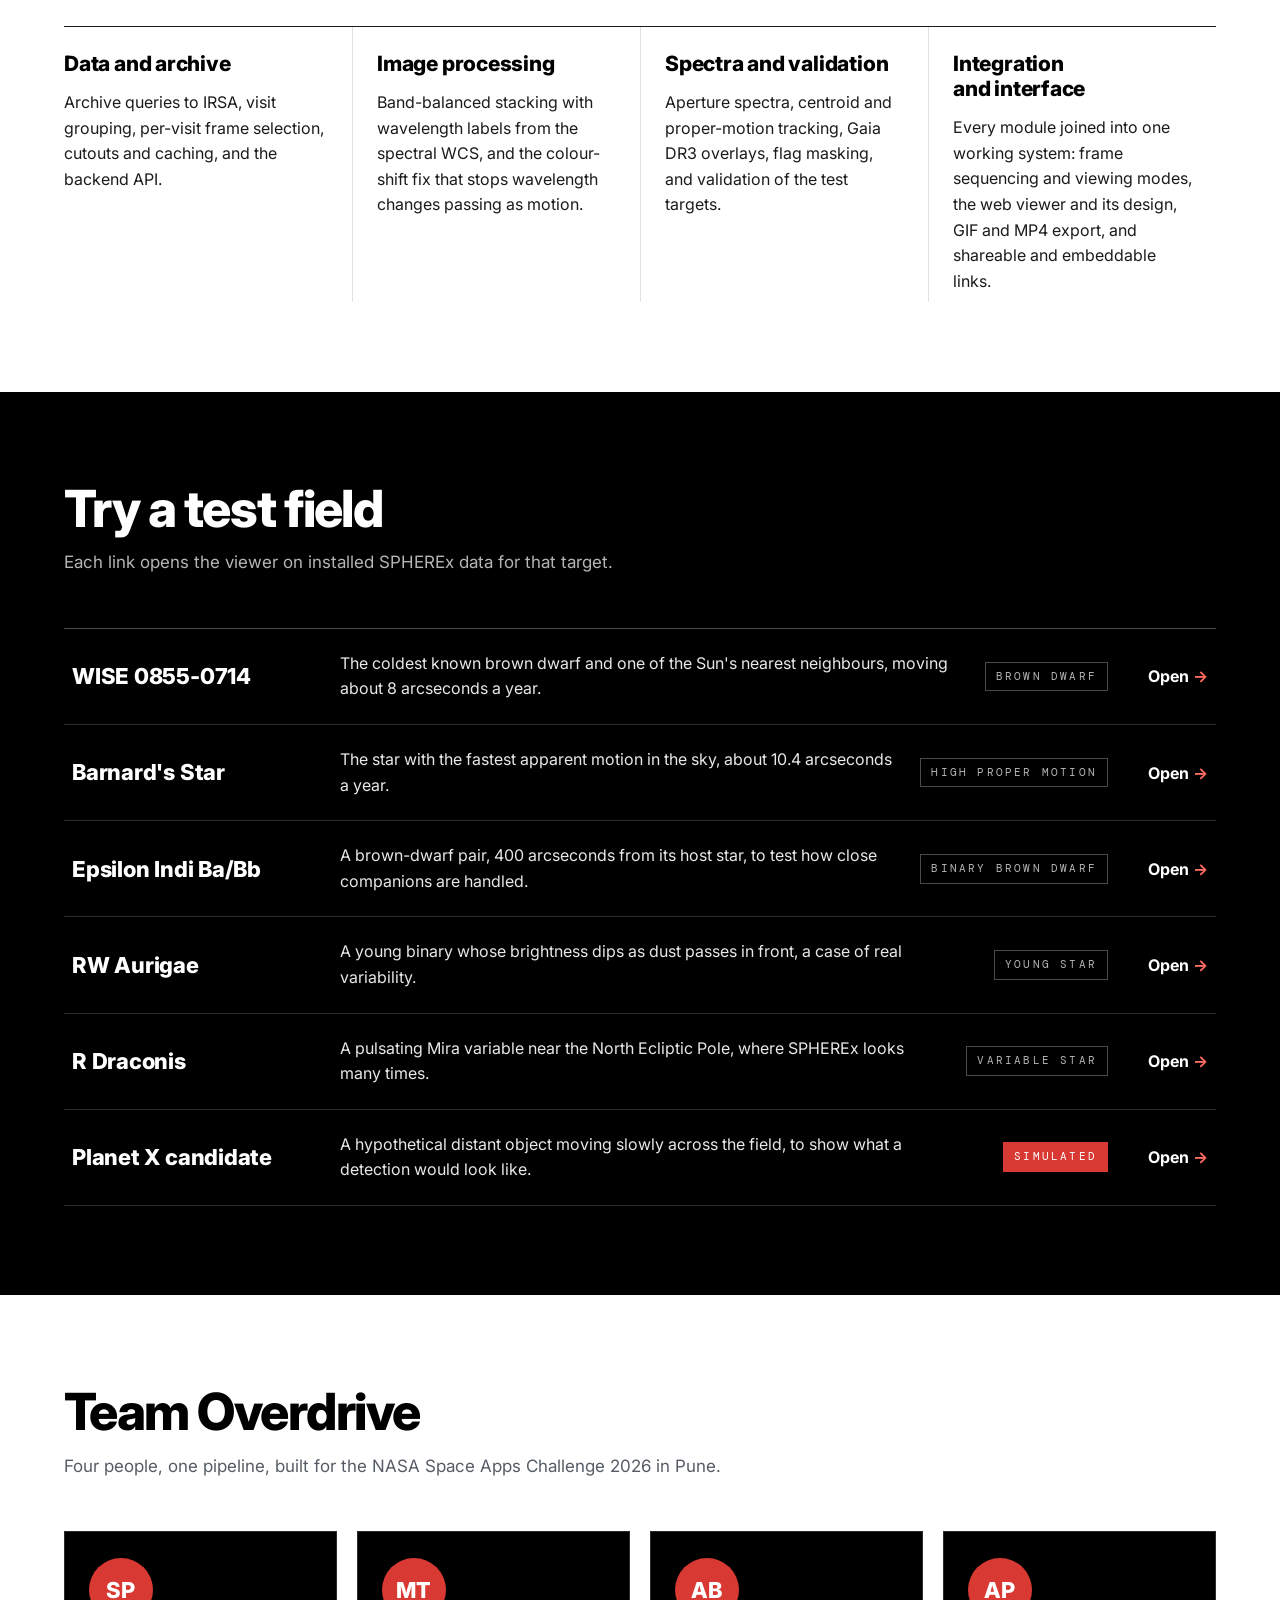
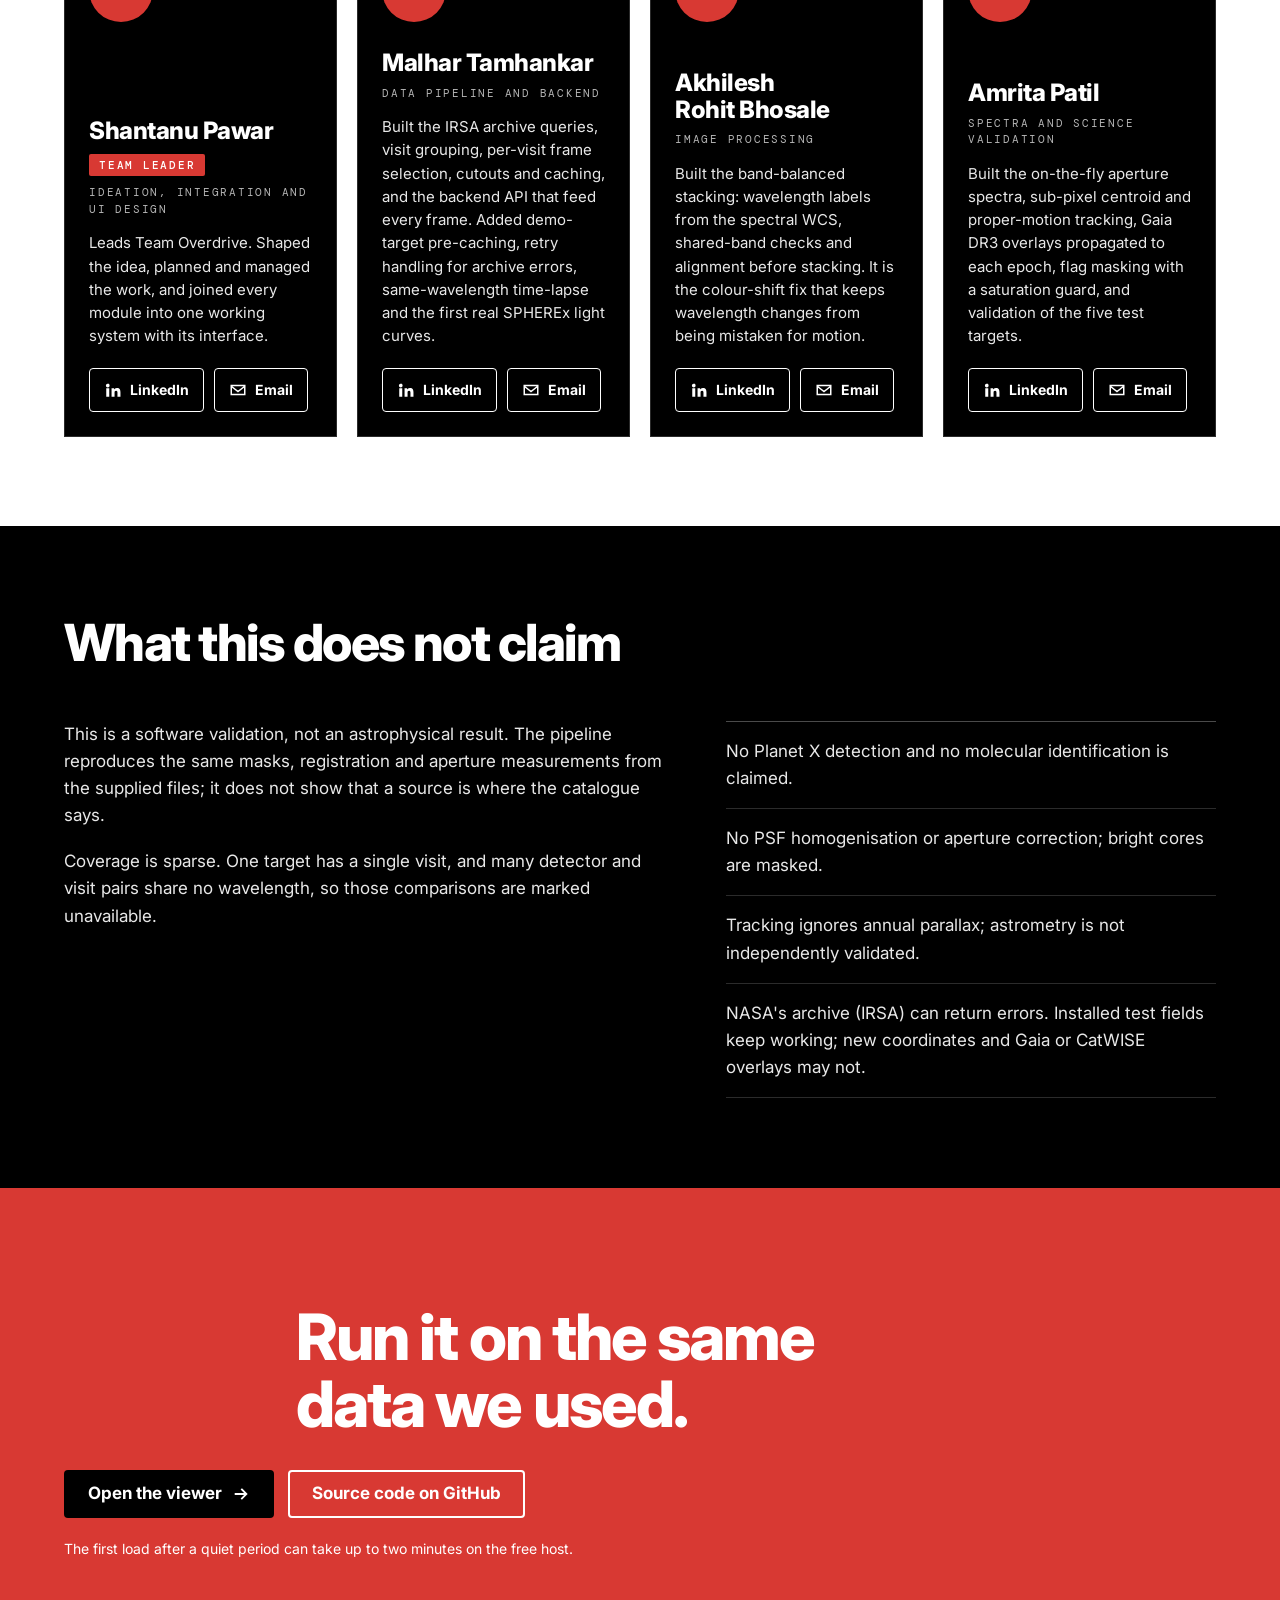
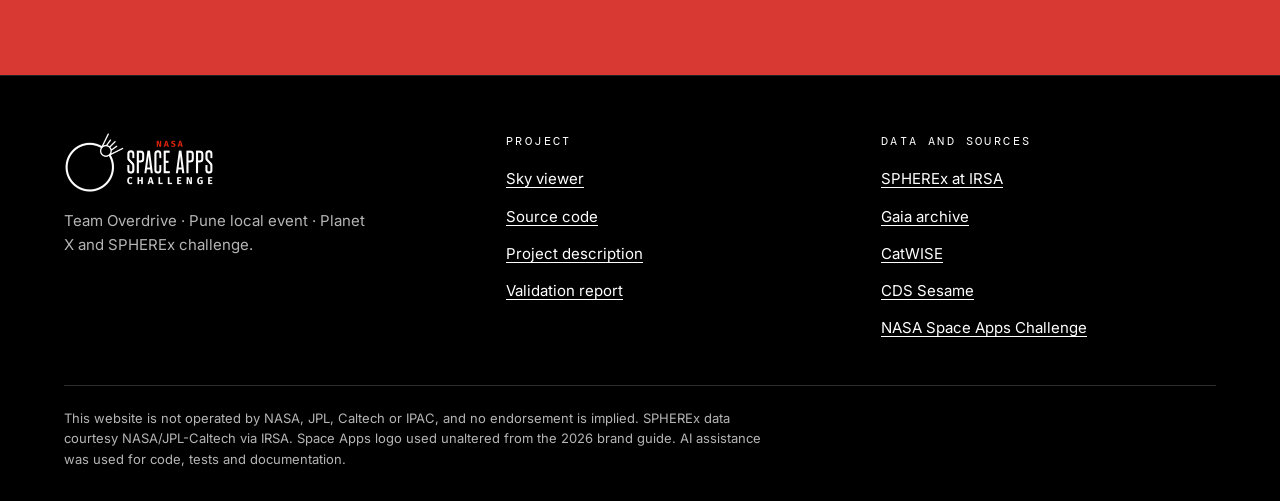
==== commit 18671cfa: "Remove remaining workstream labels from source and styles" ====
--- a/frontend/index.html
+++ b/frontend/index.html
@@ -6,7 +6,7 @@
   <title>Project Flipbook</title>
   <meta name="description" content="Team Overdrive's NASA Space Apps Challenge 2026 project: blink real SPHEREx infrared images and tell motion from wavelength.">
   <link rel="icon" type="image/svg+xml" href="assets/mission-patch.svg">
-  <script>try{if(!sessionStorage.getItem("odIntro")&&!matchMedia("(prefers-reduced-motion:reduce)").matches&&!location.search&&!location.hash)document.documentElement.classList.add("intro-on")}catch(e){}</script>
+  <script>try{if(!matchMedia("(prefers-reduced-motion:reduce)").matches&&!location.search)document.documentElement.classList.add("intro-on")}catch(e){}</script>
   <link rel="stylesheet" href="css/landing.css?v=20261115a">
   <link rel="preconnect" href="https://fonts.googleapis.com">
   <link rel="preconnect" href="https://fonts.gstatic.com" crossorigin>
@@ -290,7 +290,7 @@
         <div class="avatar" aria-hidden="true">SP</div>
         <h3>Shantanu Pawar</h3>
         <p class="badge">Team leader</p>
-        <p class="track">Ideation, integration and UI design</p>
+        <p class="role">Ideation, integration and UI design</p>
         <p class="blurb">Leads Team Overdrive. Shaped the idea, planned and managed the work, and joined every module into one working system with its interface.</p>
         <div class="links">
           <a class="chip" href="https://www.linkedin.com/in/shantanupawarresearch/" rel="noopener" aria-label="Shantanu Pawar on LinkedIn">
@@ -306,7 +306,7 @@
       <li class="member">
         <div class="avatar" aria-hidden="true">MT</div>
         <h3>Malhar Tamhankar</h3>
-        <p class="track">Data pipeline and backend</p>
+        <p class="role">Data pipeline and backend</p>
         <p class="blurb">Built the IRSA archive queries, visit grouping, per-visit frame selection, cutouts and caching, and the backend API that feed every frame. Added demo-target pre-caching, retry handling for archive errors, same-wavelength time-lapse and the first real SPHEREx light curves.</p>
         <div class="links">
           <a class="chip" href="https://www.linkedin.com/in/malhar-tamhankar-89413027a" rel="noopener" aria-label="Malhar Tamhankar on LinkedIn">
@@ -322,7 +322,7 @@
       <li class="member">
         <div class="avatar" aria-hidden="true">AB</div>
         <h3>Akhilesh Rohit Bhosale</h3>
-        <p class="track">Image processing</p>
+        <p class="role">Image processing</p>
         <p class="blurb">Built the band-balanced stacking: wavelength labels from the spectral WCS, shared-band checks and alignment before stacking. It is the colour-shift fix that keeps wavelength changes from being mistaken for motion.</p>
         <div class="links">
           <a class="chip" href="https://www.linkedin.com/in/akhilesh-bhosale-25a858394" rel="noopener" aria-label="Akhilesh Rohit Bhosale on LinkedIn">
@@ -338,7 +338,7 @@
       <li class="member">
         <div class="avatar" aria-hidden="true">AP</div>
         <h3>Amrita Patil</h3>
-        <p class="track">Spectra and science validation</p>
+        <p class="role">Spectra and science validation</p>
         <p class="blurb">Built the on-the-fly aperture spectra, sub-pixel centroid and proper-motion tracking, Gaia DR3 overlays propagated to each epoch, flag masking with a saturation guard, and validation of the five test targets.</p>
         <div class="links">
           <a class="chip" href="https://www.linkedin.com/in/amrita-patil-87a5ba428/" rel="noopener" aria-label="Amrita Patil on LinkedIn">
--- a/frontend/css/landing.css
+++ b/frontend/css/landing.css
@@ -131,7 +131,7 @@
 .member { display:flex; flex-direction:column; padding:26px 24px 24px; background:#000; color:#E8E8E8; border:1px solid #2B2B2B; min-height:340px; }
 .avatar { width:64px; height:64px; display:grid; place-items:center; border-radius:50%; background:var(--red); color:#fff; font:800 22px/1 var(--sans); letter-spacing:.02em; }
 .member h3 { margin-top:auto; padding-top:28px; color:#fff; font-size:24px; line-height:1.1; font-weight:800; letter-spacing:-.02em; }
-.member .track { margin-top:8px; font:400 11px/1.5 var(--mono); letter-spacing:.16em; text-transform:uppercase; color:#B5B5B5; }
+.member .role { margin-top:8px; font:400 11px/1.5 var(--mono); letter-spacing:.16em; text-transform:uppercase; color:#B5B5B5; }
 .member .blurb { margin-top:14px; font-size:15px; line-height:1.55; color:#E8E8E8; }
 .links { display:flex; flex-wrap:wrap; gap:10px; margin-top:20px; }
 .chip { display:inline-flex; align-items:center; gap:8px; min-height:44px; padding:8px 14px; font:700 14px/1 var(--sans); color:#fff; text-decoration:none; border:1px solid #fff; border-radius:4px; transition:background-color .2s var(--ease), border-color .2s var(--ease); }
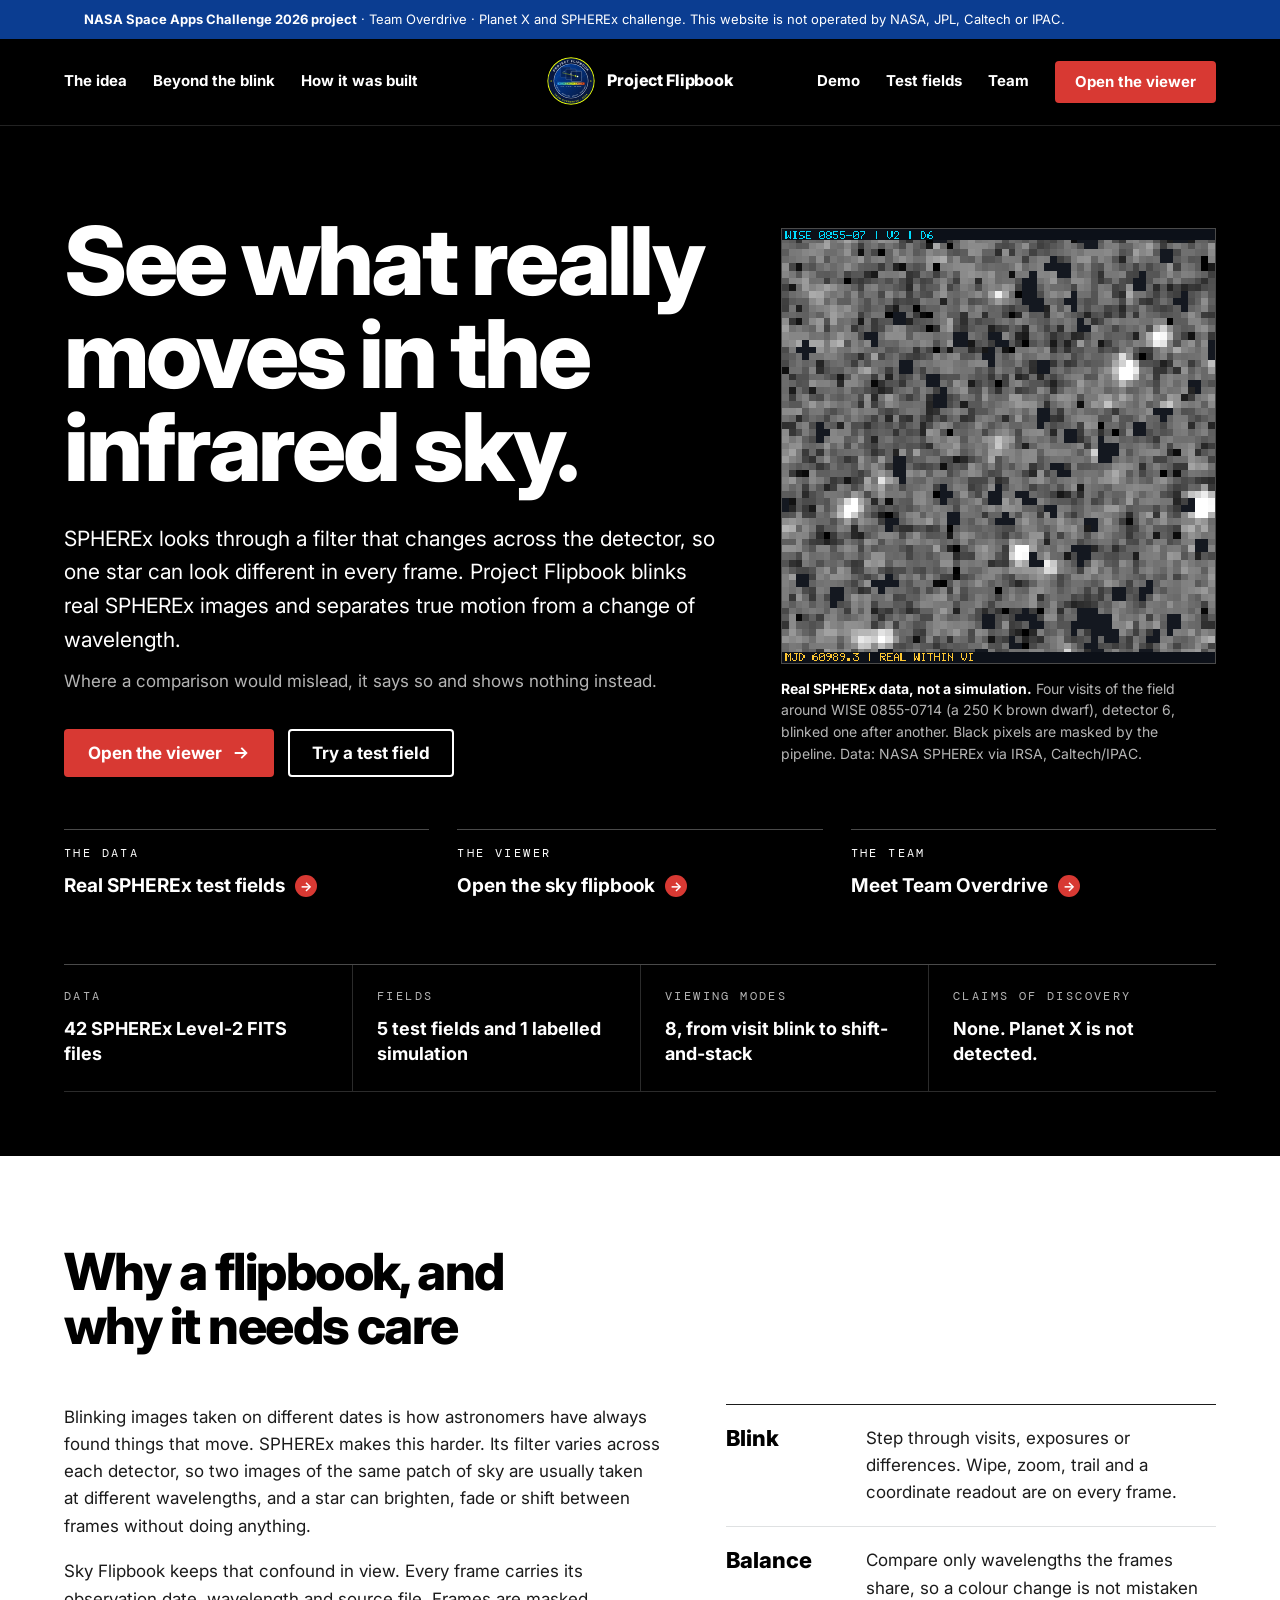
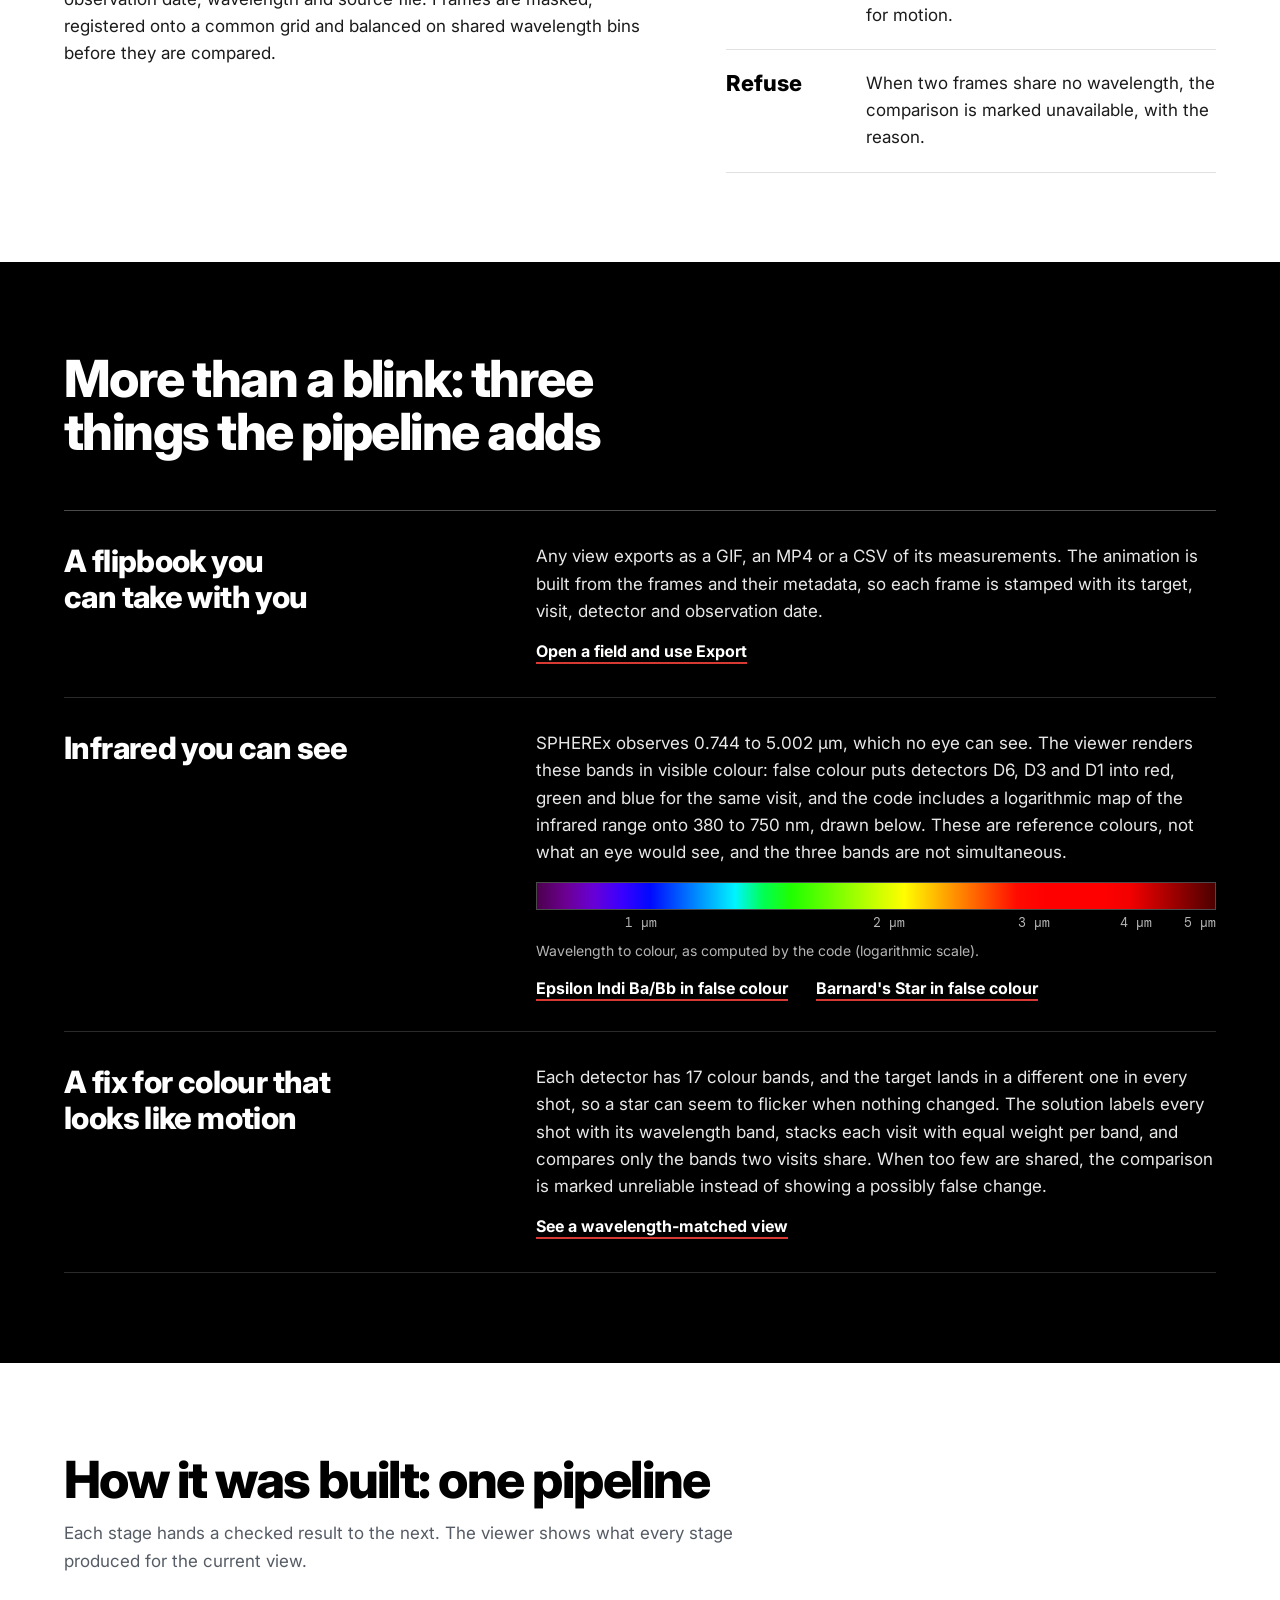
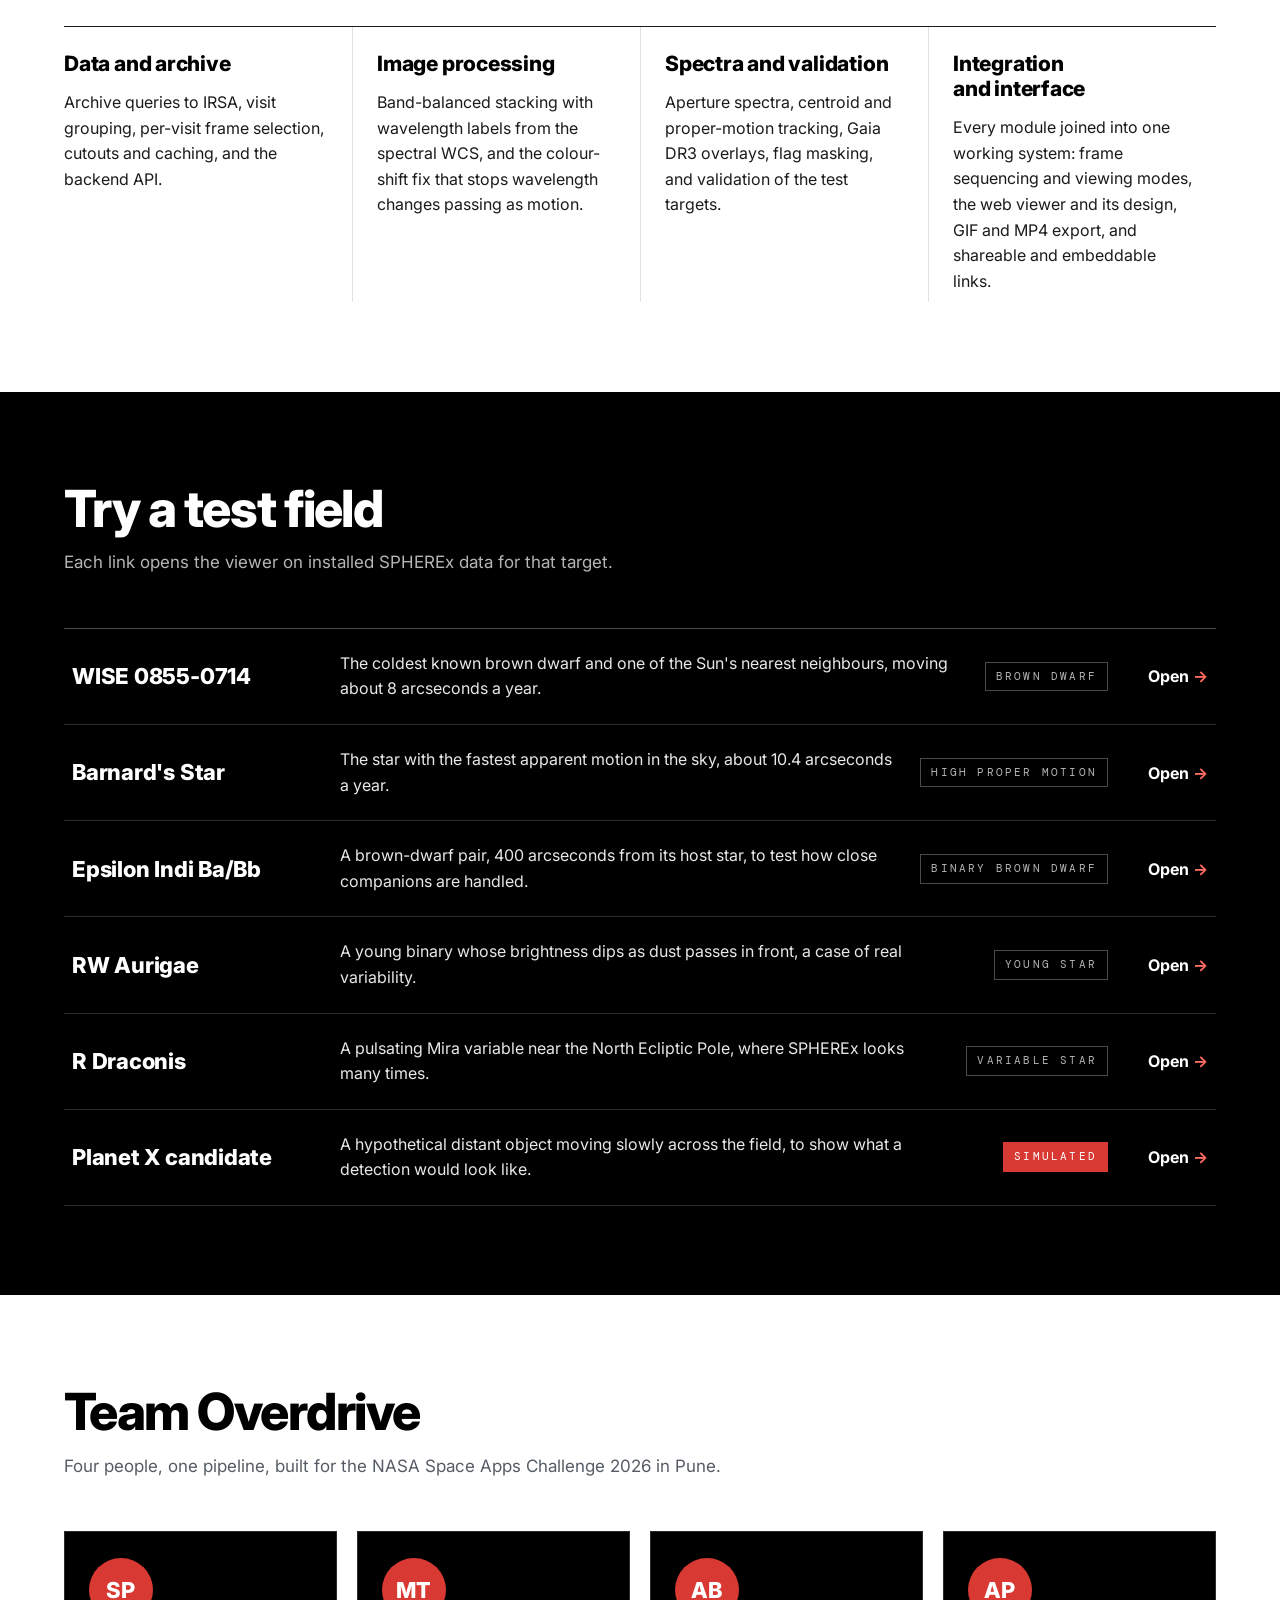
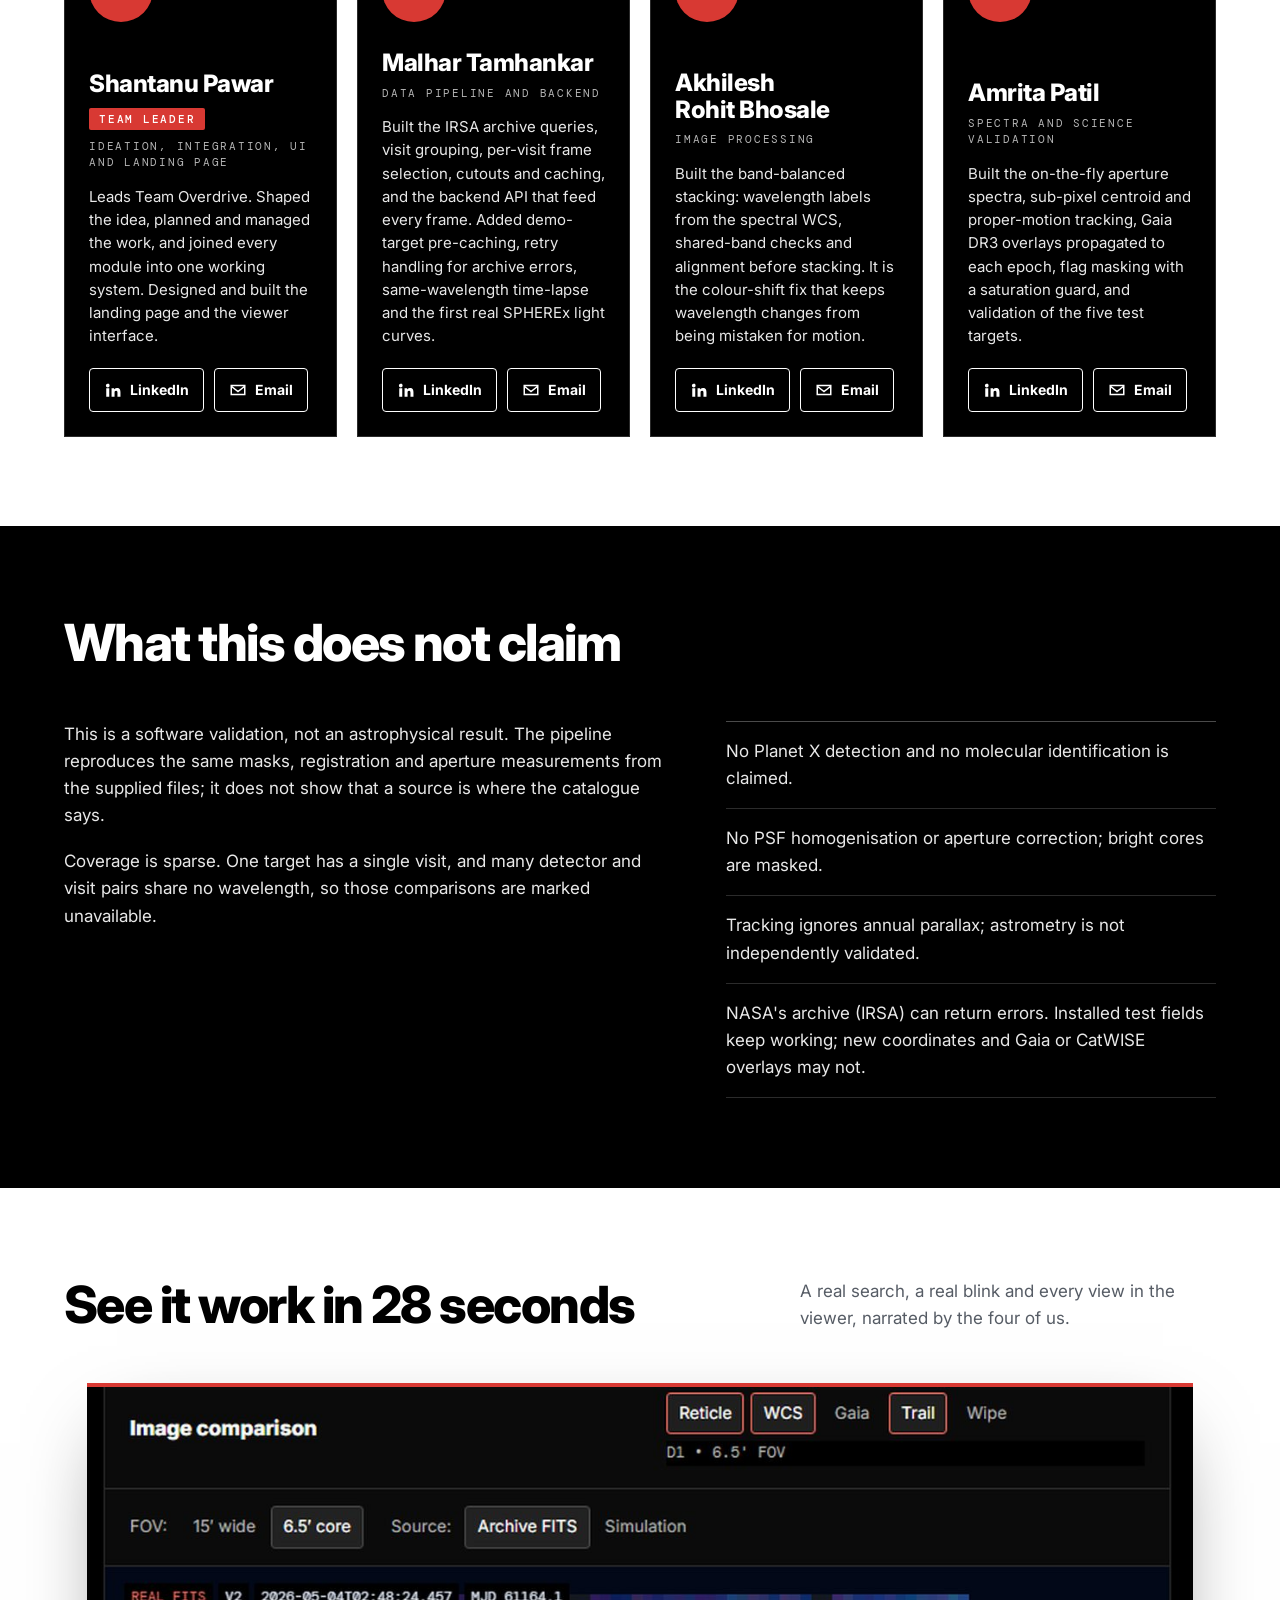
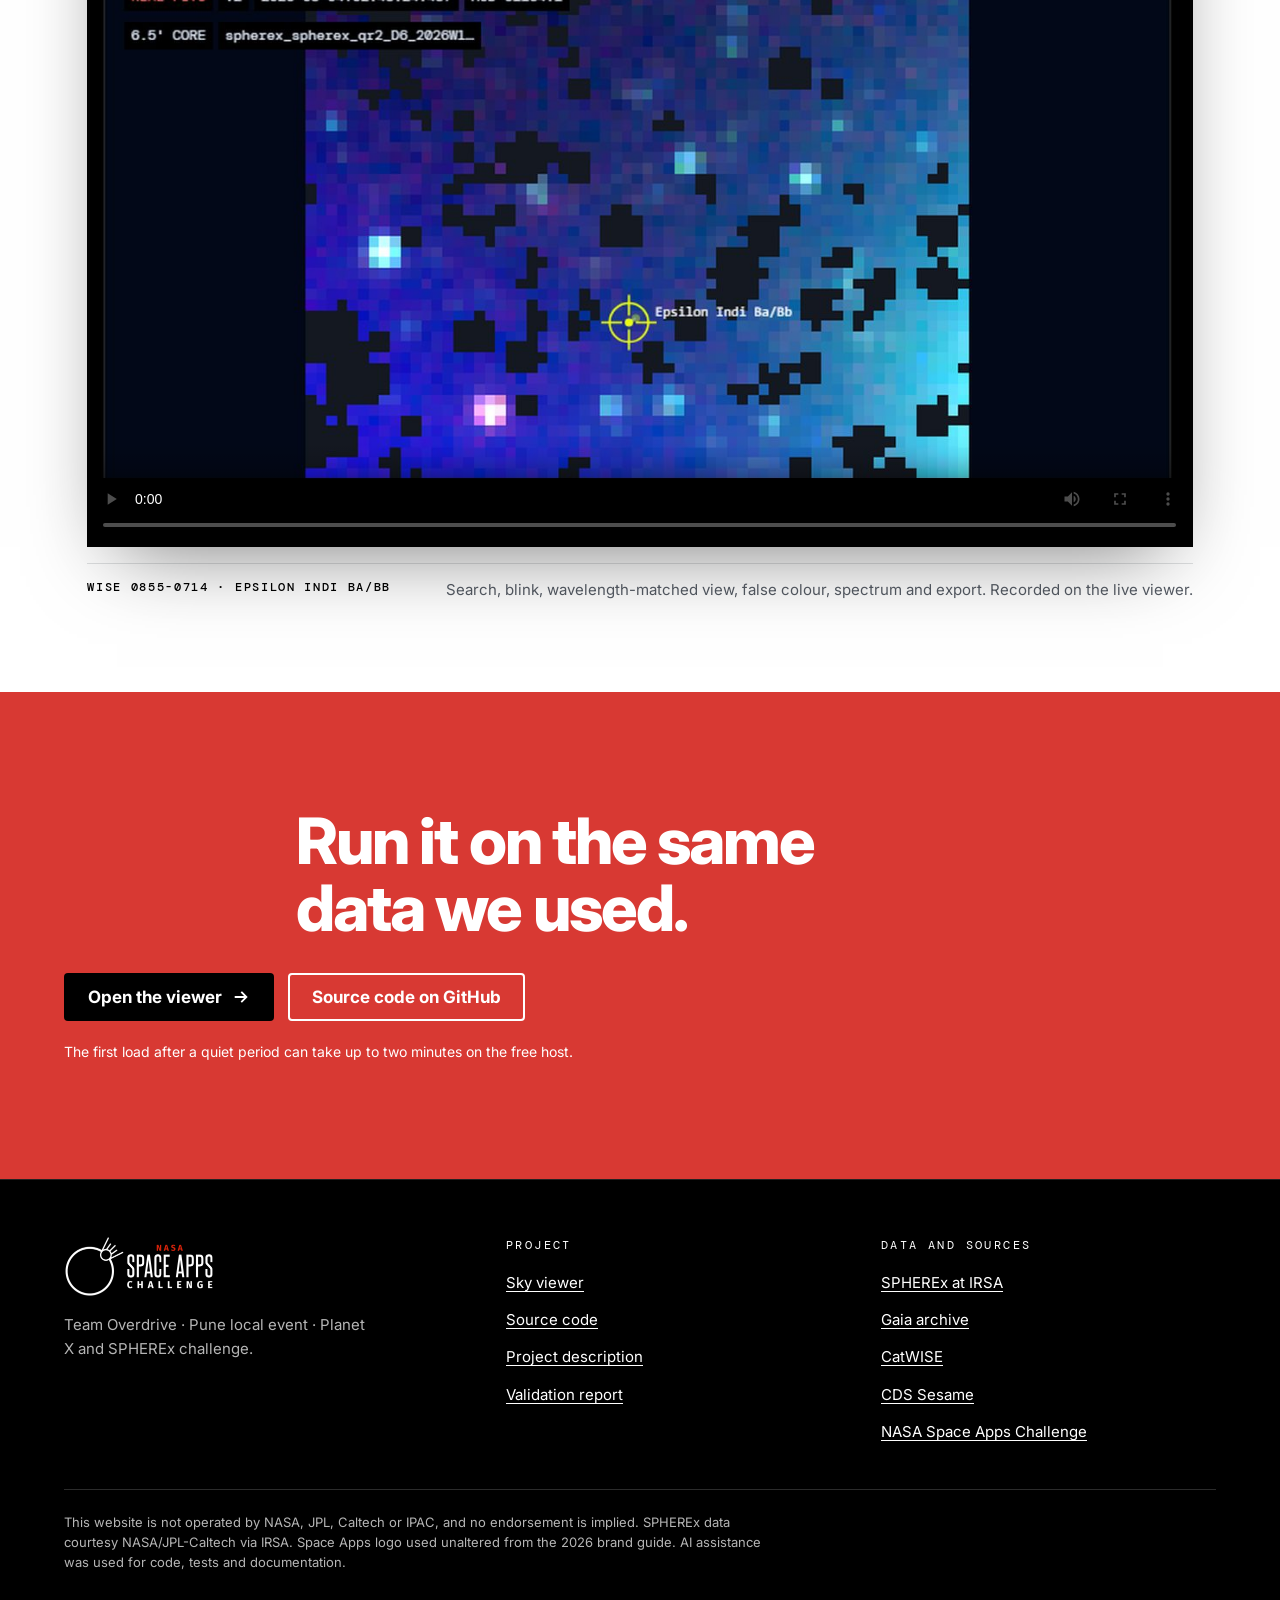
==== commit c83a4df4: "Narrated demo video with cleaned voice track; demo section on the landing page; byte-range video ser" ====
--- a/frontend/index.html
+++ b/frontend/index.html
@@ -90,6 +90,7 @@
     <span>Project Flipbook</span>
   </a>
   <div class="nav-right">
+    <a href="#demo">Demo</a>
     <a href="#fields">Test fields</a>
     <a href="#team">Team</a>
     <a class="btn btn-primary btn-small" href="viewer.html">Open the viewer</a>
@@ -290,8 +291,8 @@
         <div class="avatar" aria-hidden="true">SP</div>
         <h3>Shantanu Pawar</h3>
         <p class="badge">Team leader</p>
-        <p class="role">Ideation, integration and UI design</p>
-        <p class="blurb">Leads Team Overdrive. Shaped the idea, planned and managed the work, and joined every module into one working system with its interface.</p>
+        <p class="role">Ideation, integration, UI and landing page</p>
+        <p class="blurb">Leads Team Overdrive. Shaped the idea, planned and managed the work, and joined every module into one working system. Designed and built the landing page and the viewer interface.</p>
         <div class="links">
           <a class="chip" href="https://www.linkedin.com/in/shantanupawarresearch/" rel="noopener" aria-label="Shantanu Pawar on LinkedIn">
             <svg viewBox="0 0 24 24" width="18" height="18" aria-hidden="true"><path fill="currentColor" d="M4.98 3.5A2.5 2.5 0 1 1 5 8.5a2.5 2.5 0 0 1-.02-5ZM3 9.75h4V21H3V9.75Zm6.5 0h3.83v1.54h.06c.53-.96 1.84-1.97 3.78-1.97 4.04 0 4.78 2.52 4.78 5.8V21h-4v-5.1c0-1.22-.02-2.78-1.8-2.78-1.8 0-2.07 1.3-2.07 2.69V21h-4V9.75Z"/></svg>
@@ -372,13 +373,33 @@
     </div>
   </section>
 
+  <section id="demo" class="band light" aria-labelledby="demoTitle">
+    <div class="band-head demo-head">
+      <h2 id="demoTitle">See it work in 28 seconds</h2>
+      <p>A real search, a real blink and every view in the viewer, narrated by the four of us.</p>
+    </div>
+    <figure class="demo-film">
+      <div class="demo-frame">
+        <video controls preload="metadata" playsinline poster="assets/demo-poster.jpg" width="1280" height="880" aria-describedby="demoNote">
+          <source src="assets/demo.mp4" type="video/mp4">
+          <track kind="captions" src="assets/demo-captions.vtt" srclang="en" label="English">
+          <a href="assets/demo.mp4">Download the demo video (MP4)</a>
+        </video>
+      </div>
+      <figcaption id="demoNote">
+        <span class="mono">WISE 0855-0714 · Epsilon Indi Ba/Bb</span>
+        <span>Search, blink, wavelength-matched view, false colour, spectrum and export. Recorded on the live viewer.</span>
+      </figcaption>
+    </figure>
+  </section>
+
   <section class="closing" aria-labelledby="closeTitle">
     <h2 id="closeTitle">Run it on the same data we used.</h2>
     <div class="actions">
       <a class="btn btn-primary" href="viewer.html">Open the viewer
         <svg viewBox="0 0 20 20" width="18" height="18" aria-hidden="true"><path d="M4 10h11m-4-5 5 5-5 5" fill="none" stroke="currentColor" stroke-width="2" stroke-linecap="square"/></svg>
       </a>
-      <a class="btn btn-ghost" href="https://github.com/shantanu-research/spherex-planet-x" rel="noopener">Source code on GitHub</a>
+      <a class="btn btn-ghost" href="https://github.com/shantanu-research/team-overdrive-spherex-planet-x-2026" rel="noopener">Source code on GitHub</a>
     </div>
     <p class="wake">The first load after a quiet period can take up to two minutes on the free host.</p>
   </section>
@@ -395,7 +416,7 @@
       <h2>Project</h2>
       <ul>
         <li><a href="viewer.html">Sky viewer</a></li>
-        <li><a href="https://github.com/shantanu-research/spherex-planet-x" rel="noopener">Source code</a></li>
+        <li><a href="https://github.com/shantanu-research/team-overdrive-spherex-planet-x-2026" rel="noopener">Source code</a></li>
         <li><a href="https://github.com/shantanu-research/spherex-planet-x/blob/main/docs/submission/project.md" rel="noopener">Project description</a></li>
         <li><a href="https://github.com/shantanu-research/spherex-planet-x/blob/main/docs/validation.json" rel="noopener">Validation report</a></li>
       </ul>
--- a/frontend/css/landing.css
+++ b/frontend/css/landing.css
@@ -274,3 +274,13 @@
 @keyframes hero-in{from{opacity:0;transform:translateY(26px);}to{opacity:1;transform:none;}}
 .badge{display:inline-block;align-self:flex-start;margin-top:10px;padding:4px 10px;background:#D83933;color:#fff;font:500 11px/1.3 'DM Mono',Consolas,monospace;letter-spacing:.16em;text-transform:uppercase;border-radius:2px;}
 @media (prefers-reduced-motion:reduce){.intro-on .hero-copy > *,.intro-on .hero-figure{animation:none;}}
+
+/* Demo film */
+.demo-head{display:grid;grid-template-columns:minmax(0,1fr) minmax(0,26rem);gap:24px;align-items:end;}
+.demo-head p{margin-top:0;}
+.demo-film{margin:0 auto;max-width:min(100%,calc((100vh - 140px) * 1280 / 880));}
+.demo-frame{position:relative;background:#000;border-top:4px solid var(--red);box-shadow:0 30px 80px -30px rgba(0,0,0,.55);}
+.demo-frame video{display:block;width:100%;height:auto;aspect-ratio:1280/880;background:#000;}
+.demo-film figcaption{display:flex;flex-wrap:wrap;justify-content:space-between;gap:8px 24px;margin-top:16px;padding-top:14px;border-top:1px solid var(--line);color:var(--muted);font-size:15px;}
+.demo-film figcaption .mono{font:500 12px/1.6 var(--mono);letter-spacing:.14em;text-transform:uppercase;color:var(--fg-strong);}
+@media (max-width:760px){.demo-head{grid-template-columns:1fr;}.demo-frame{border-top-width:3px;}}
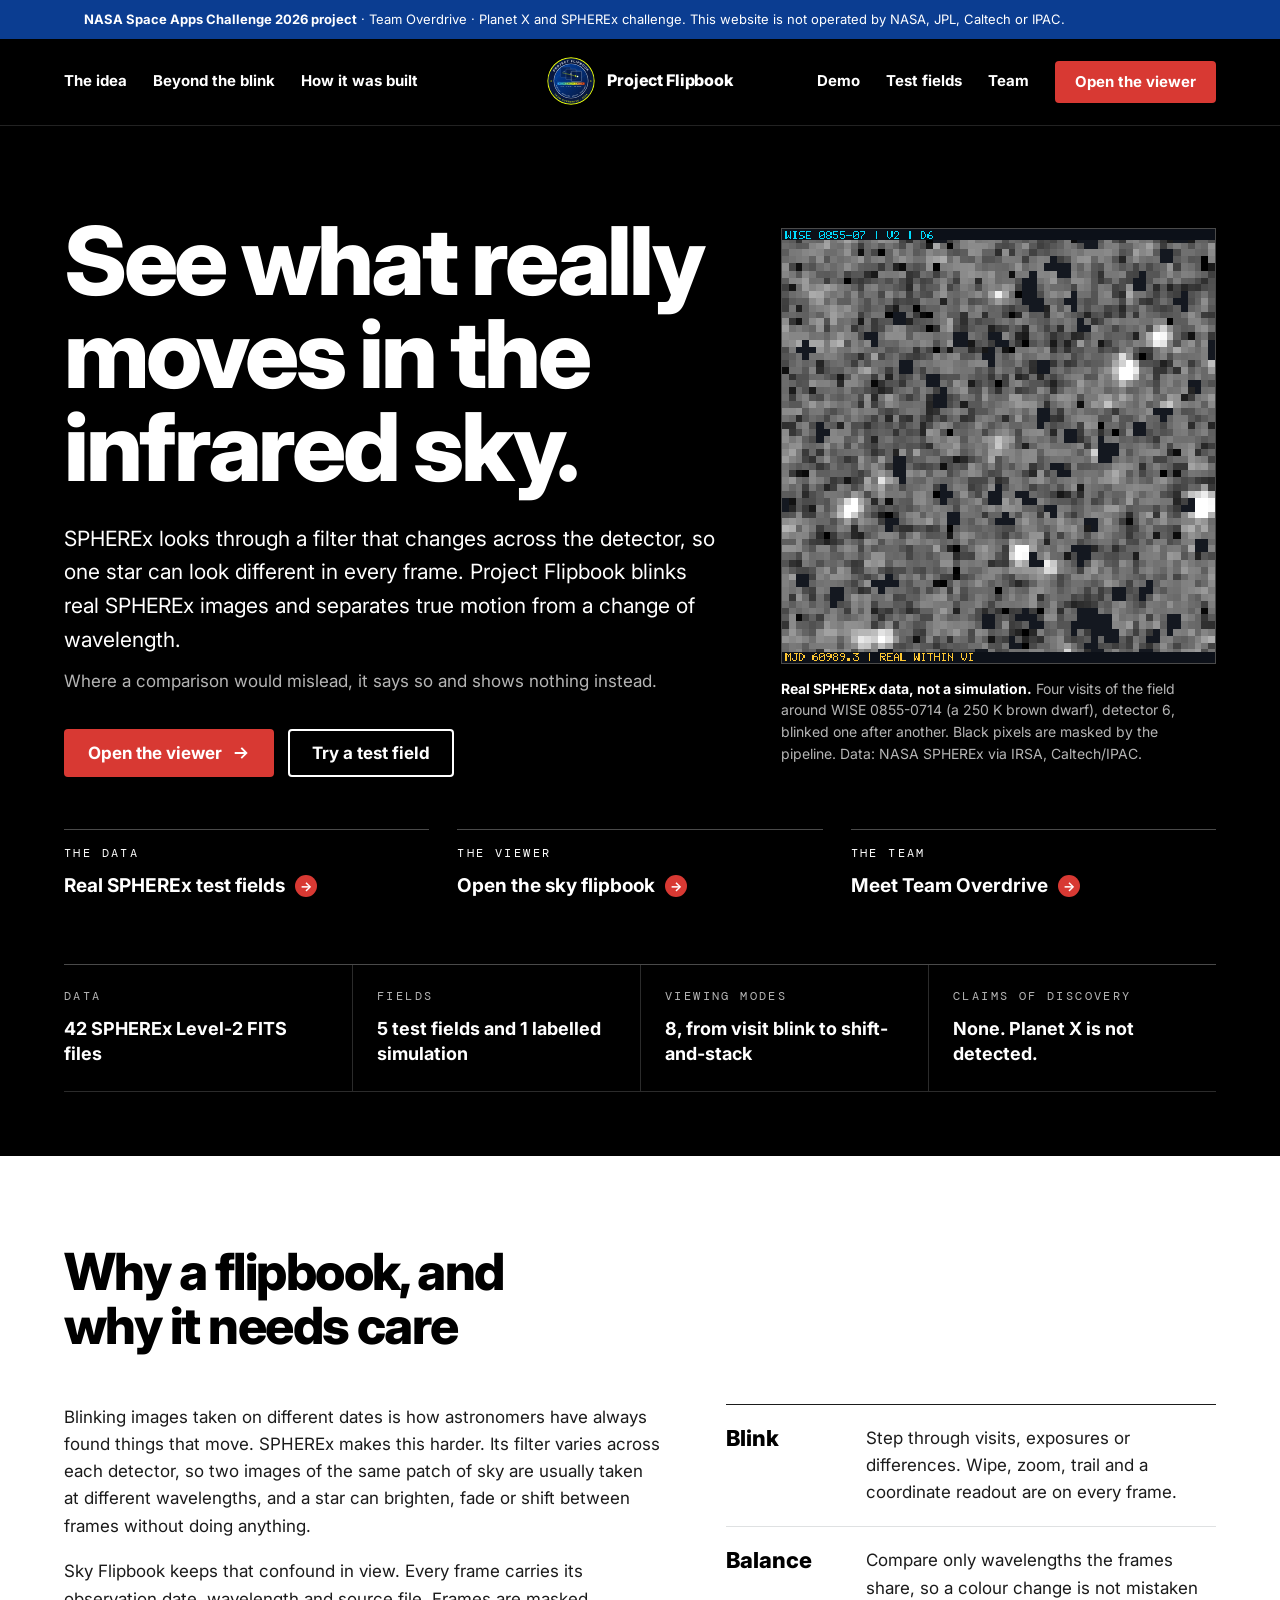
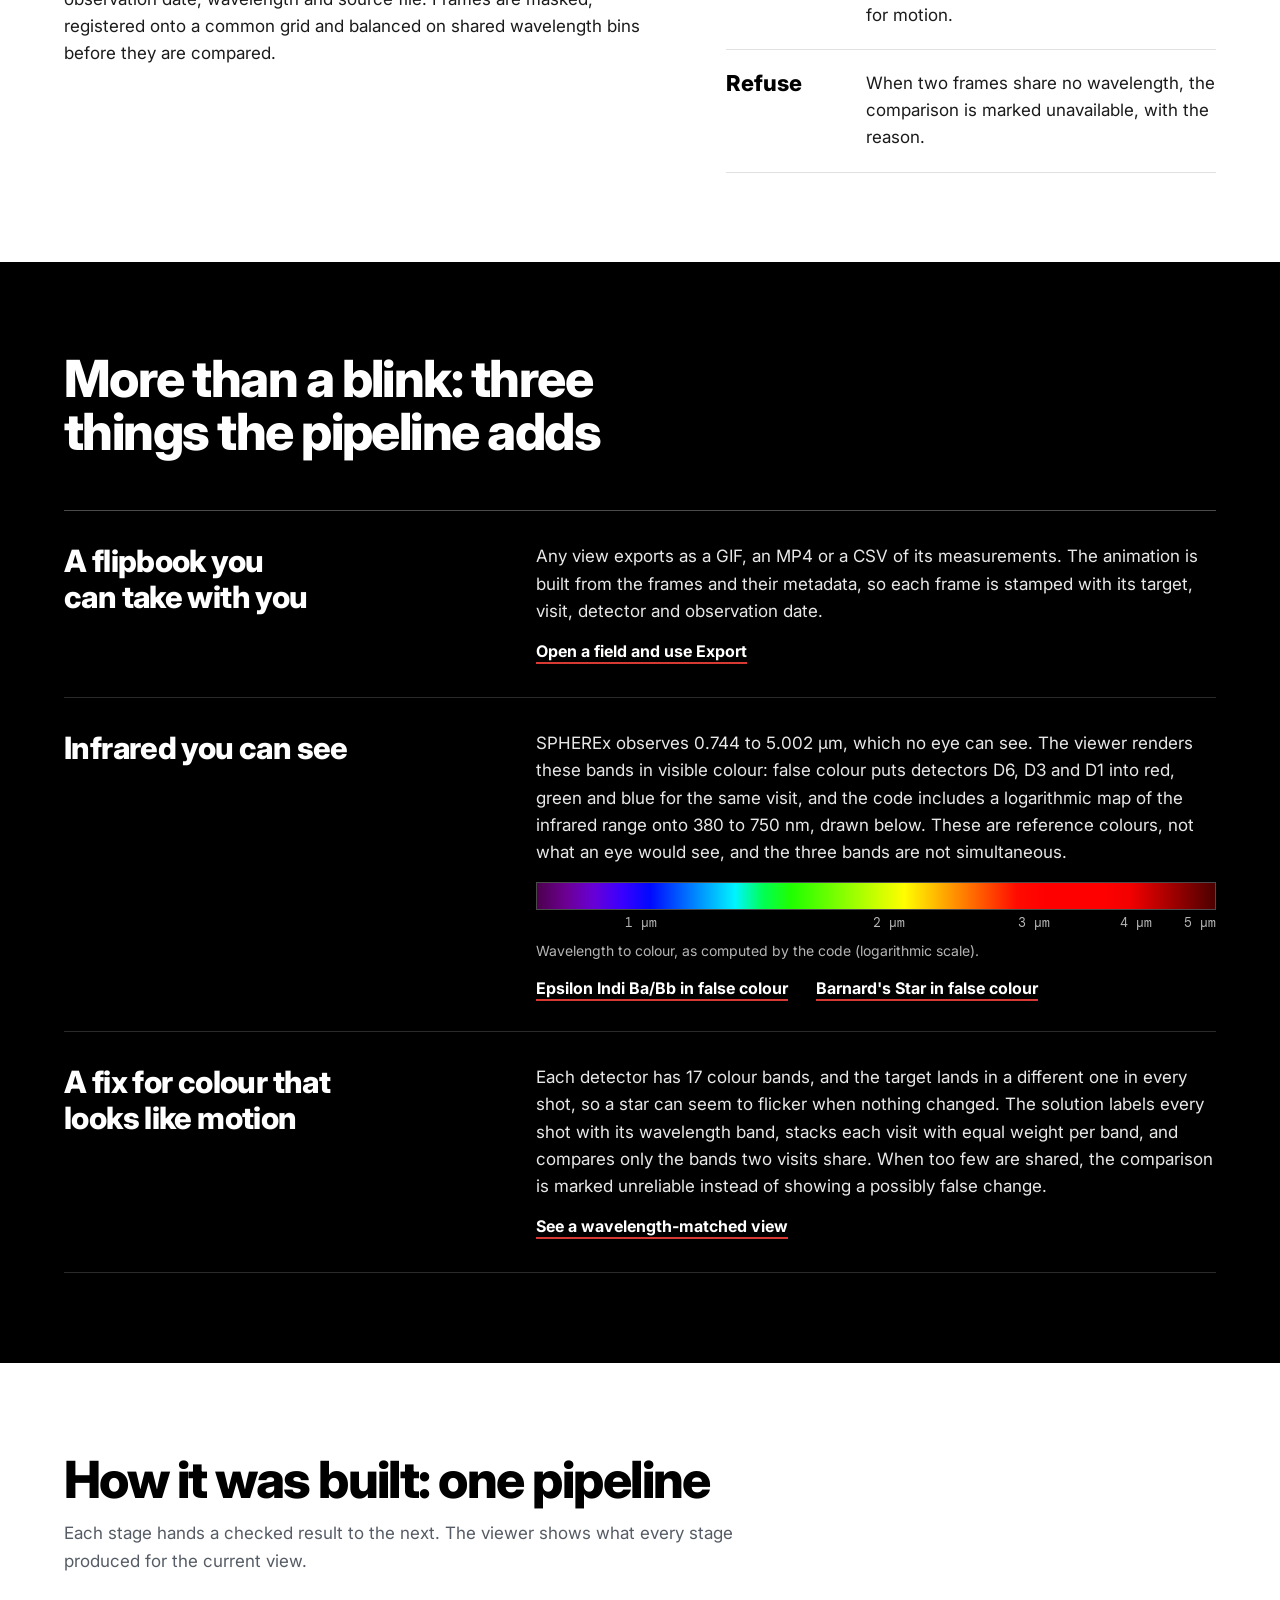
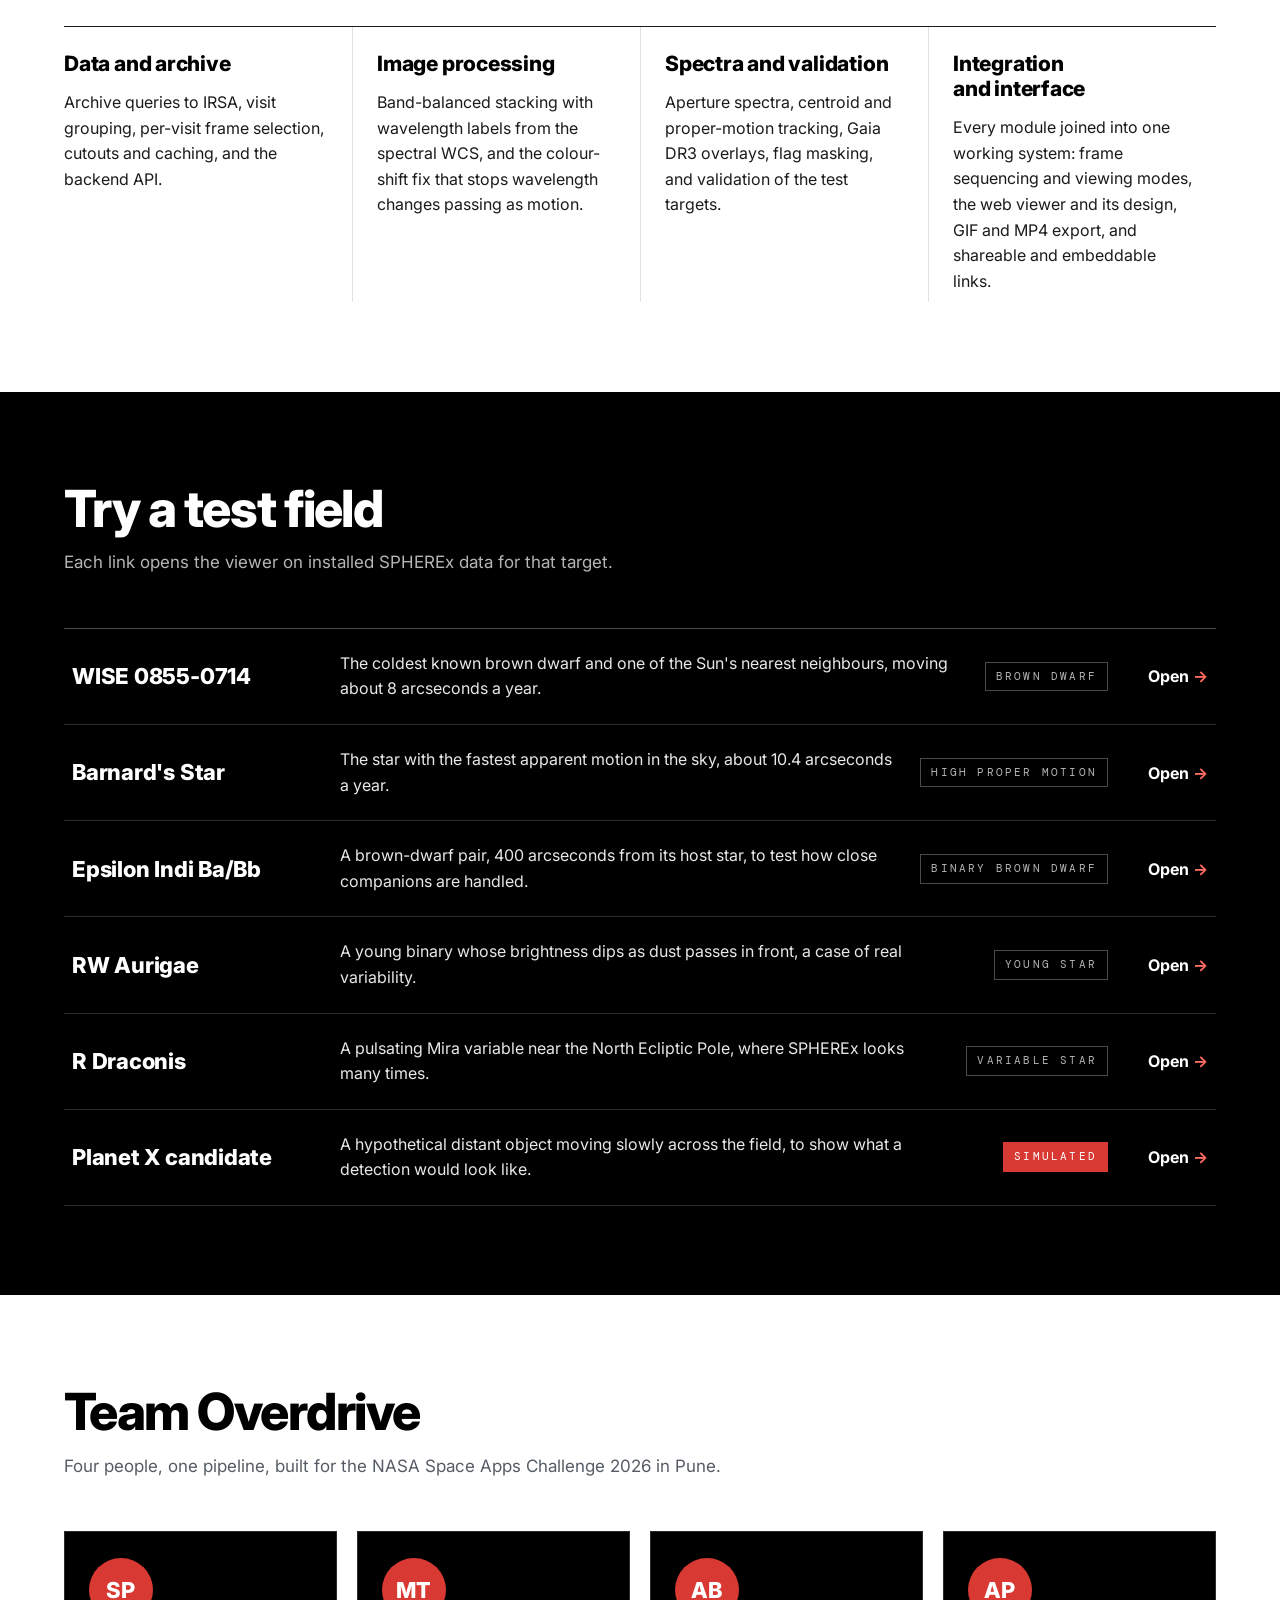
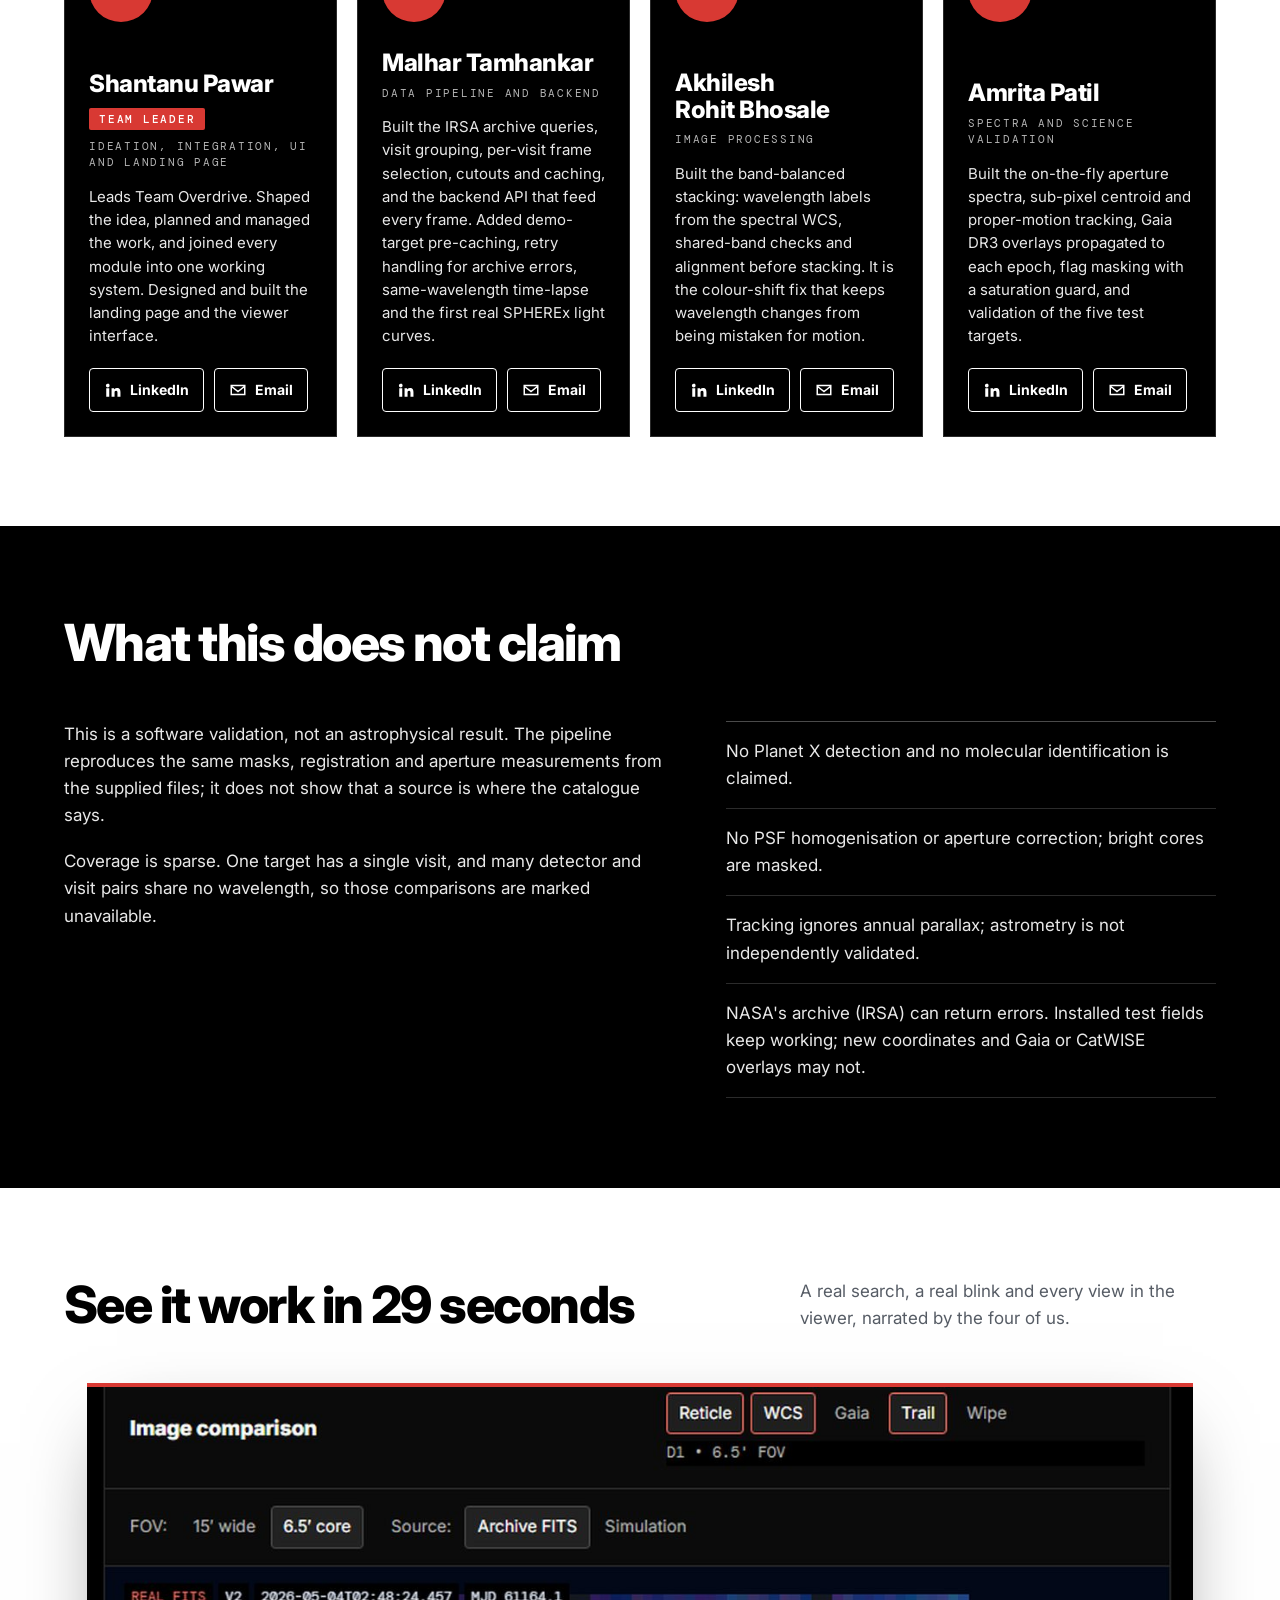
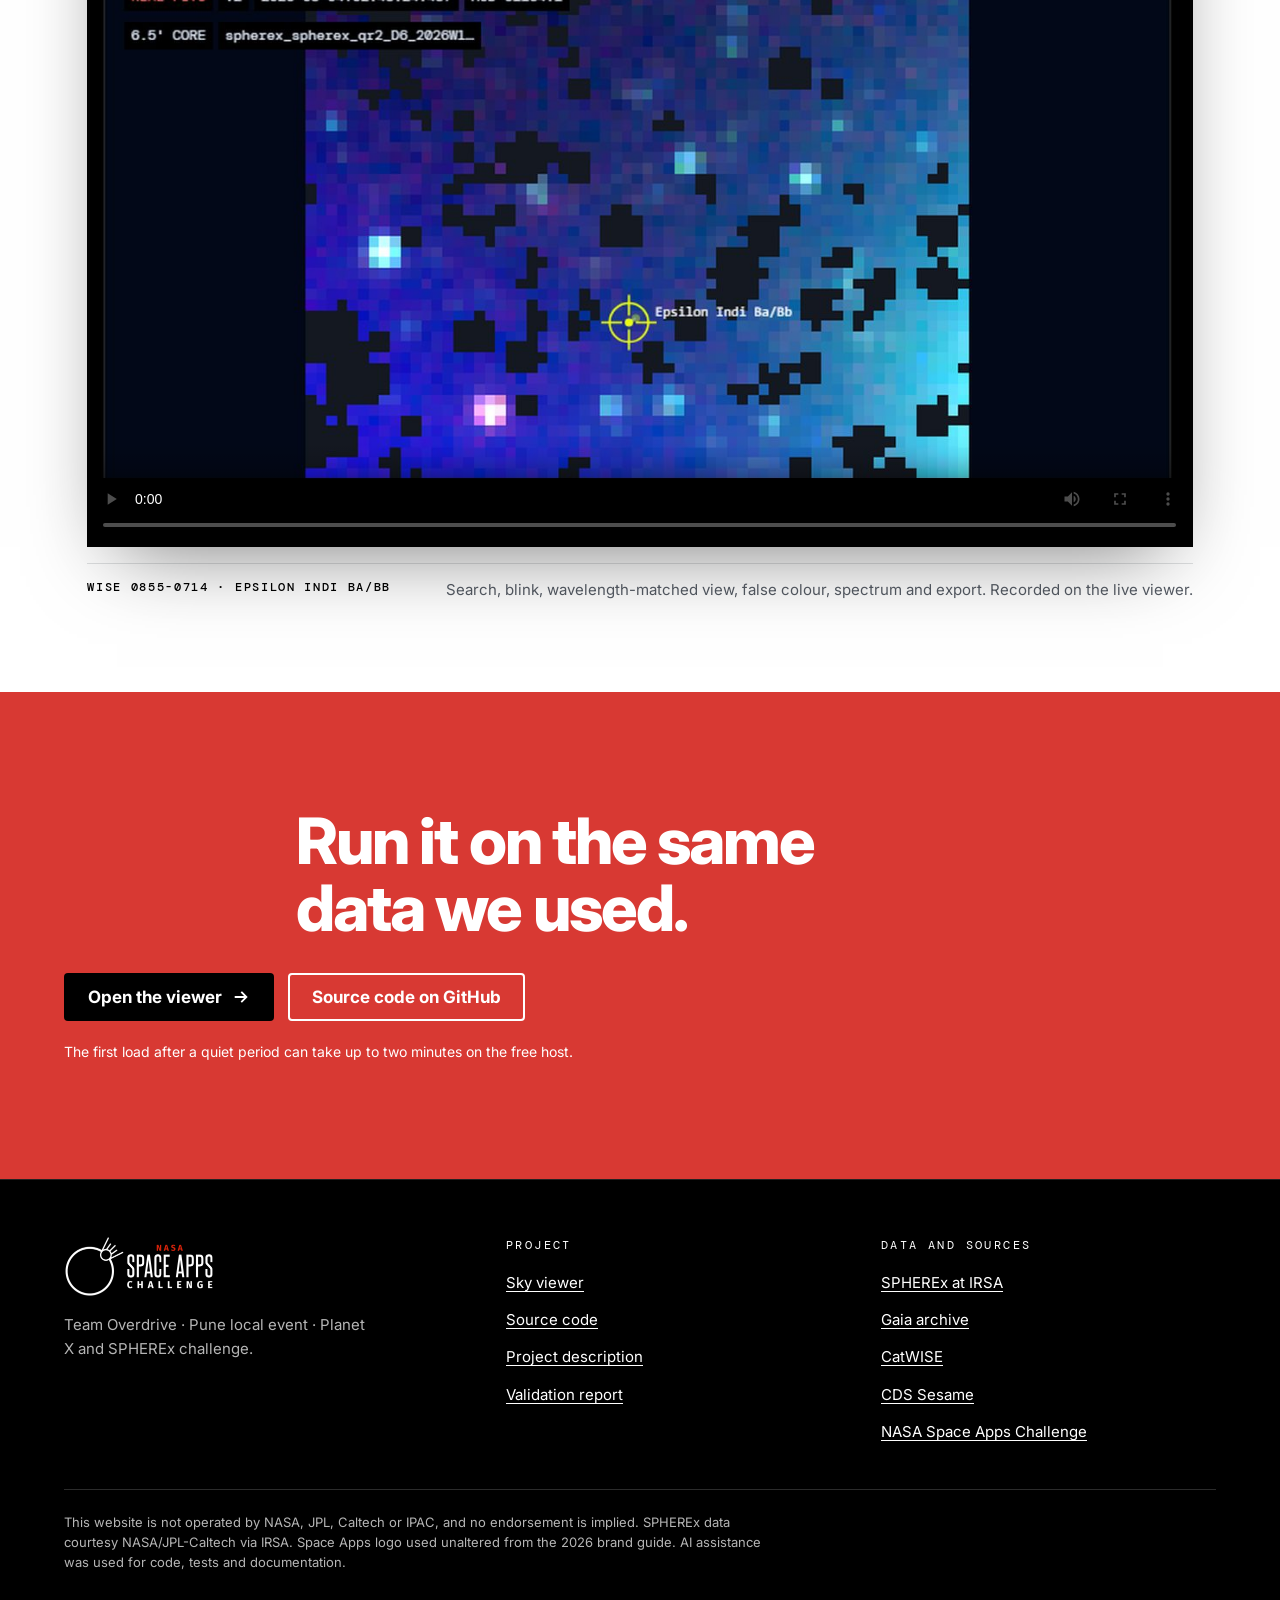
==== commit 84bda3f3: "Demo: Malhar's clip unprocessed, zoom onto frame date and source during his line" ====
--- a/frontend/index.html
+++ b/frontend/index.html
@@ -375,7 +375,7 @@
 
   <section id="demo" class="band light" aria-labelledby="demoTitle">
     <div class="band-head demo-head">
-      <h2 id="demoTitle">See it work in 28 seconds</h2>
+      <h2 id="demoTitle">See it work in 29 seconds</h2>
       <p>A real search, a real blink and every view in the viewer, narrated by the four of us.</p>
     </div>
     <figure class="demo-film">
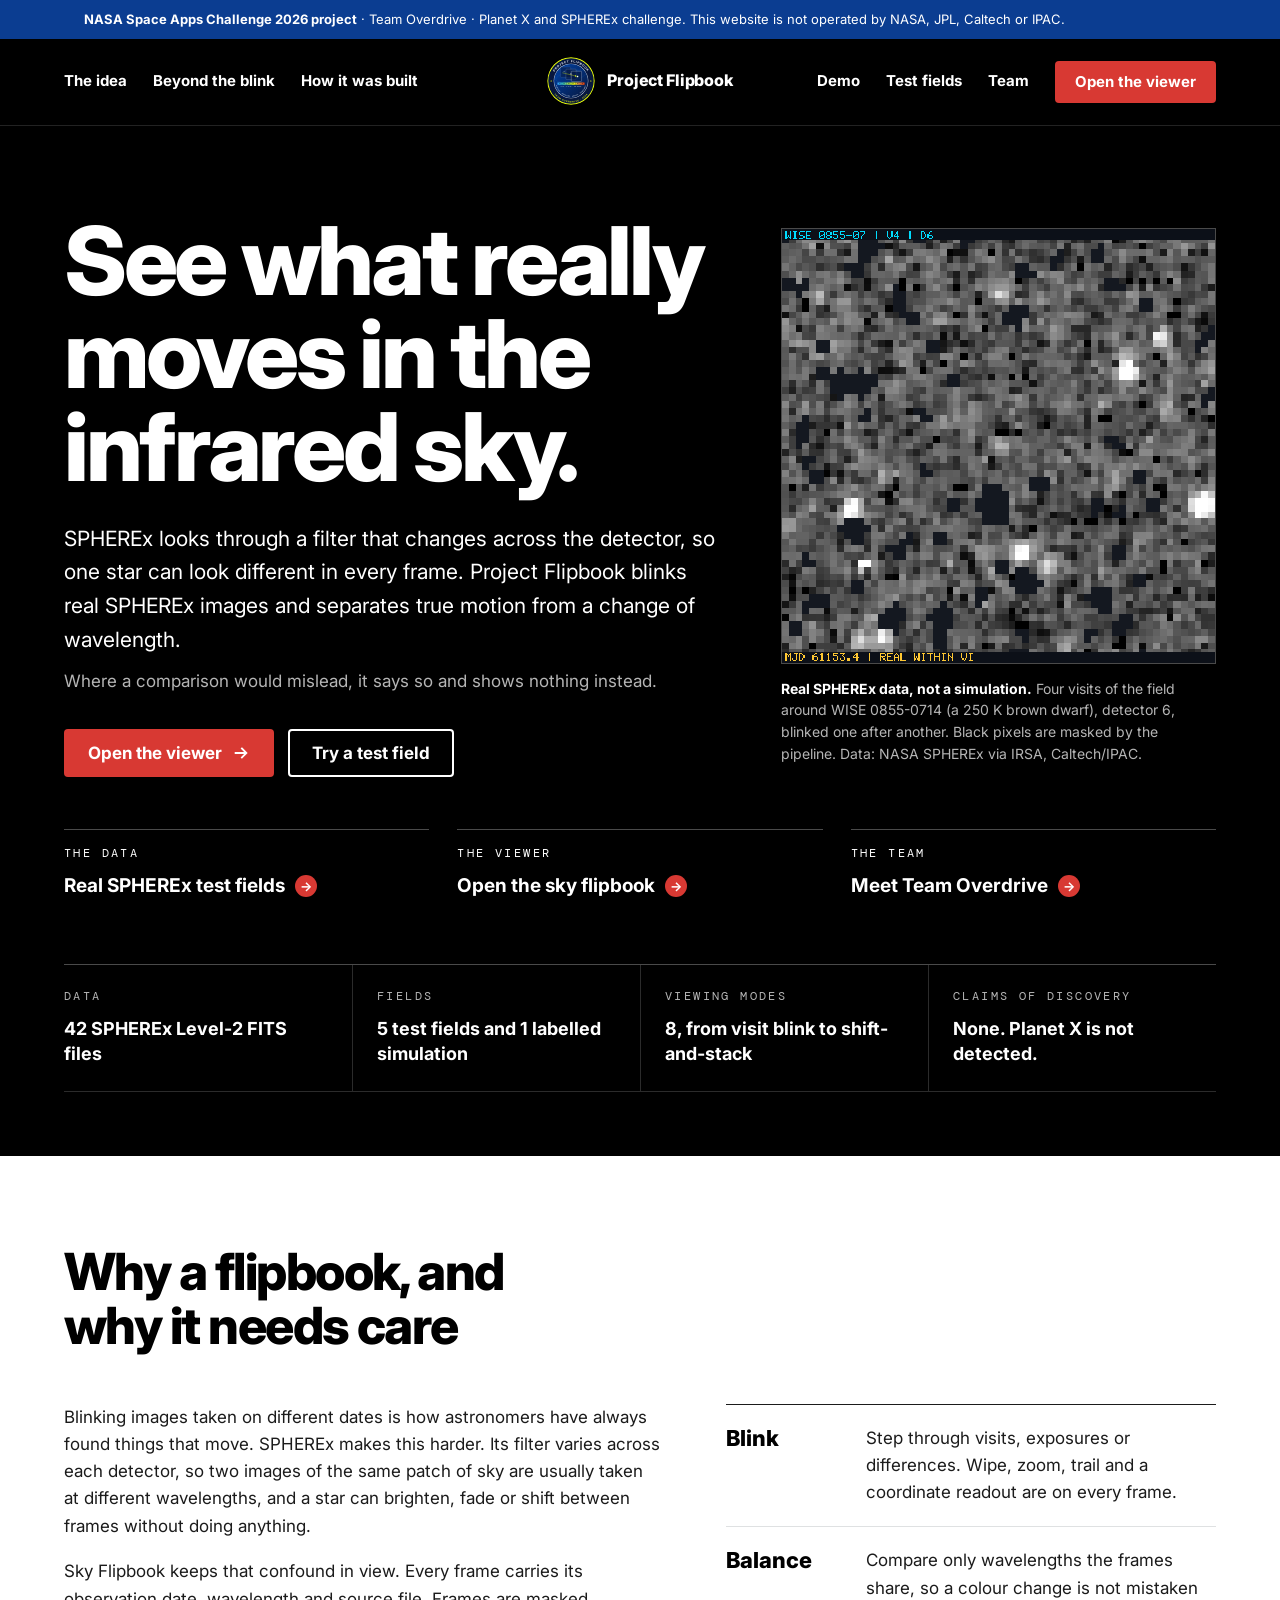
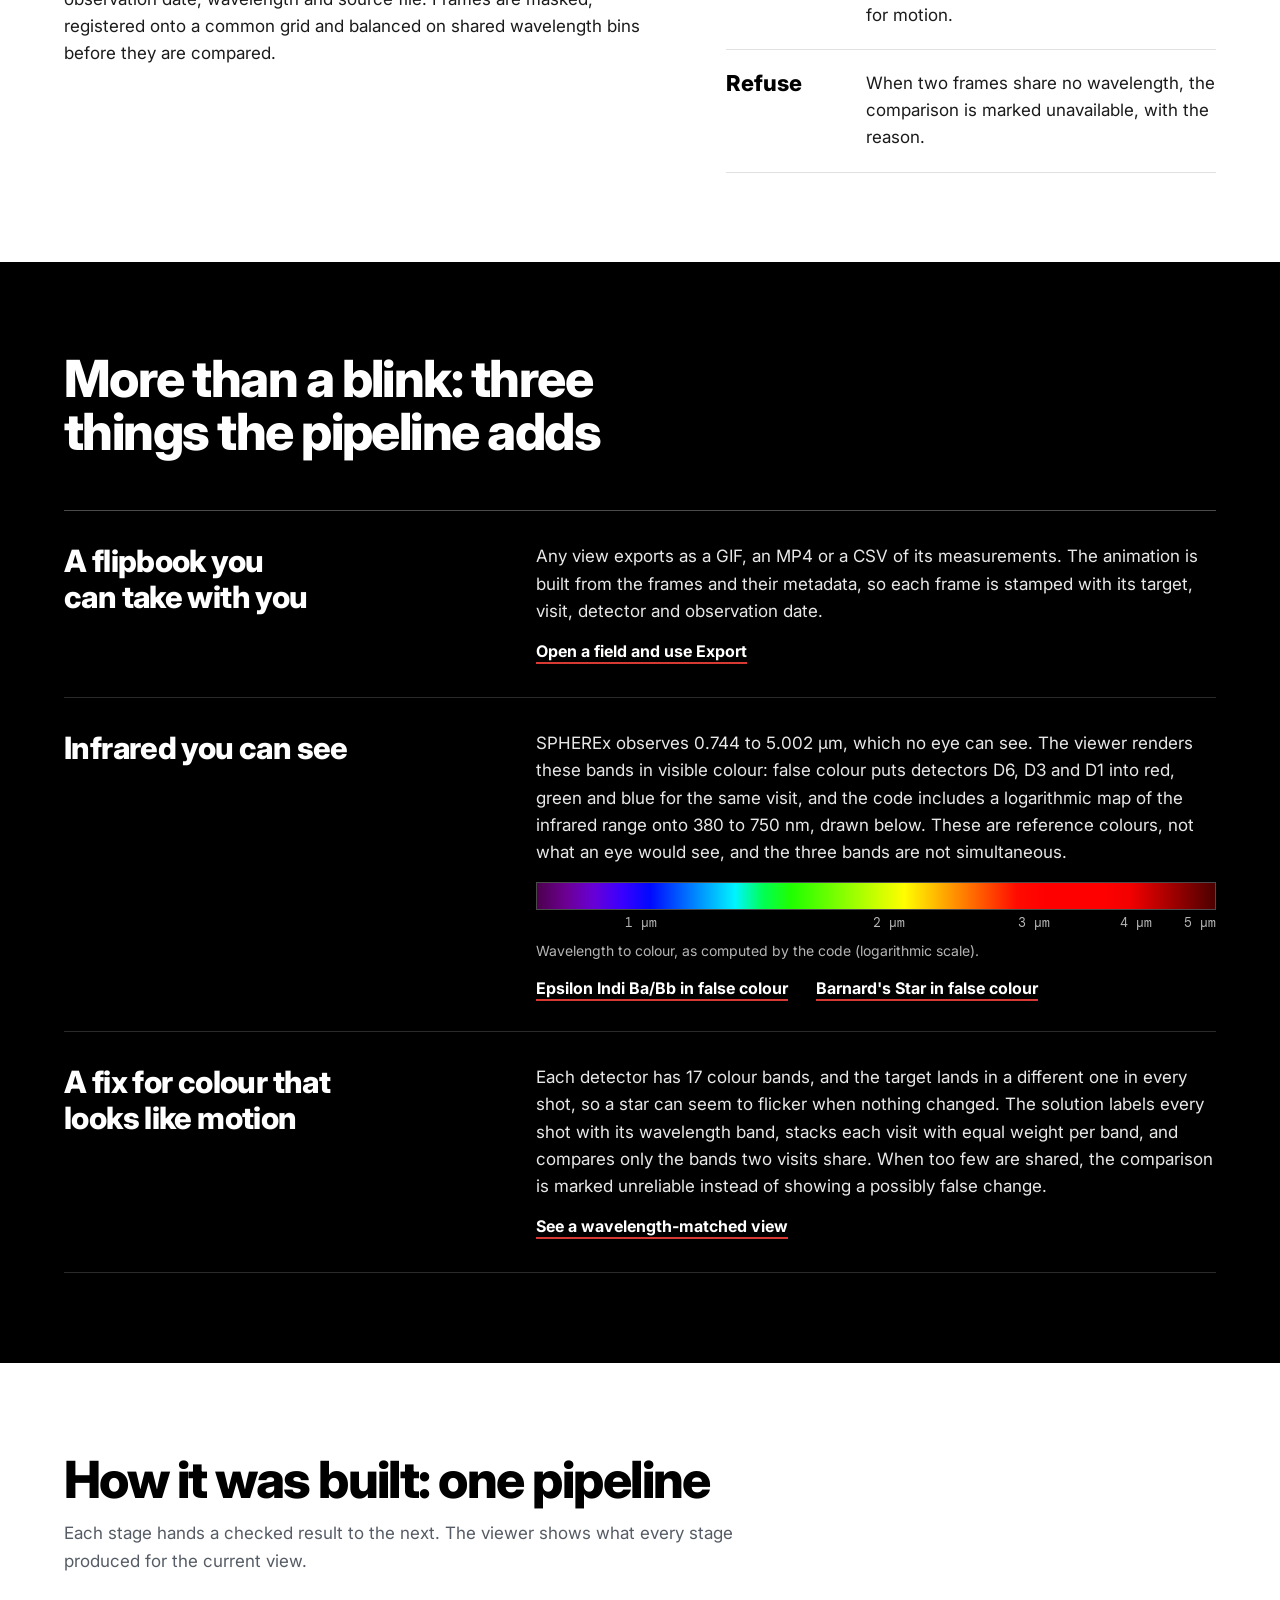
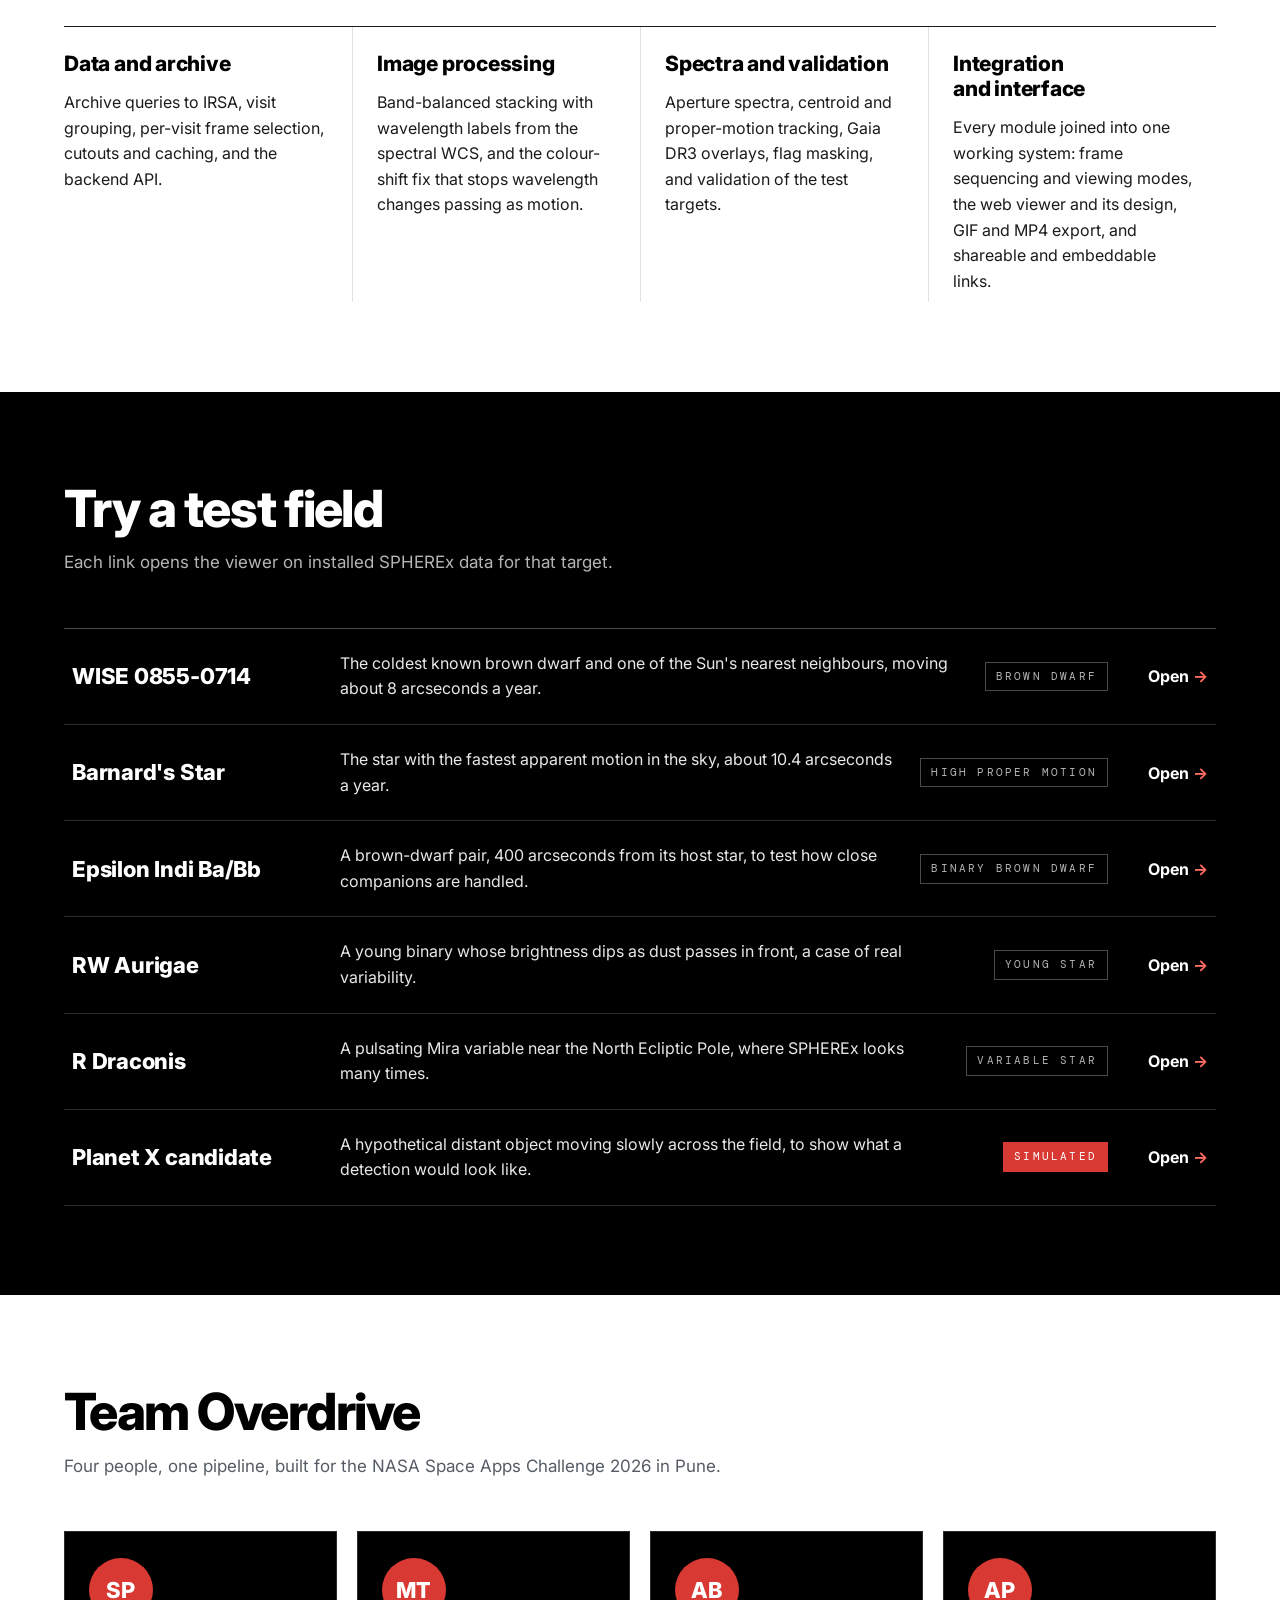
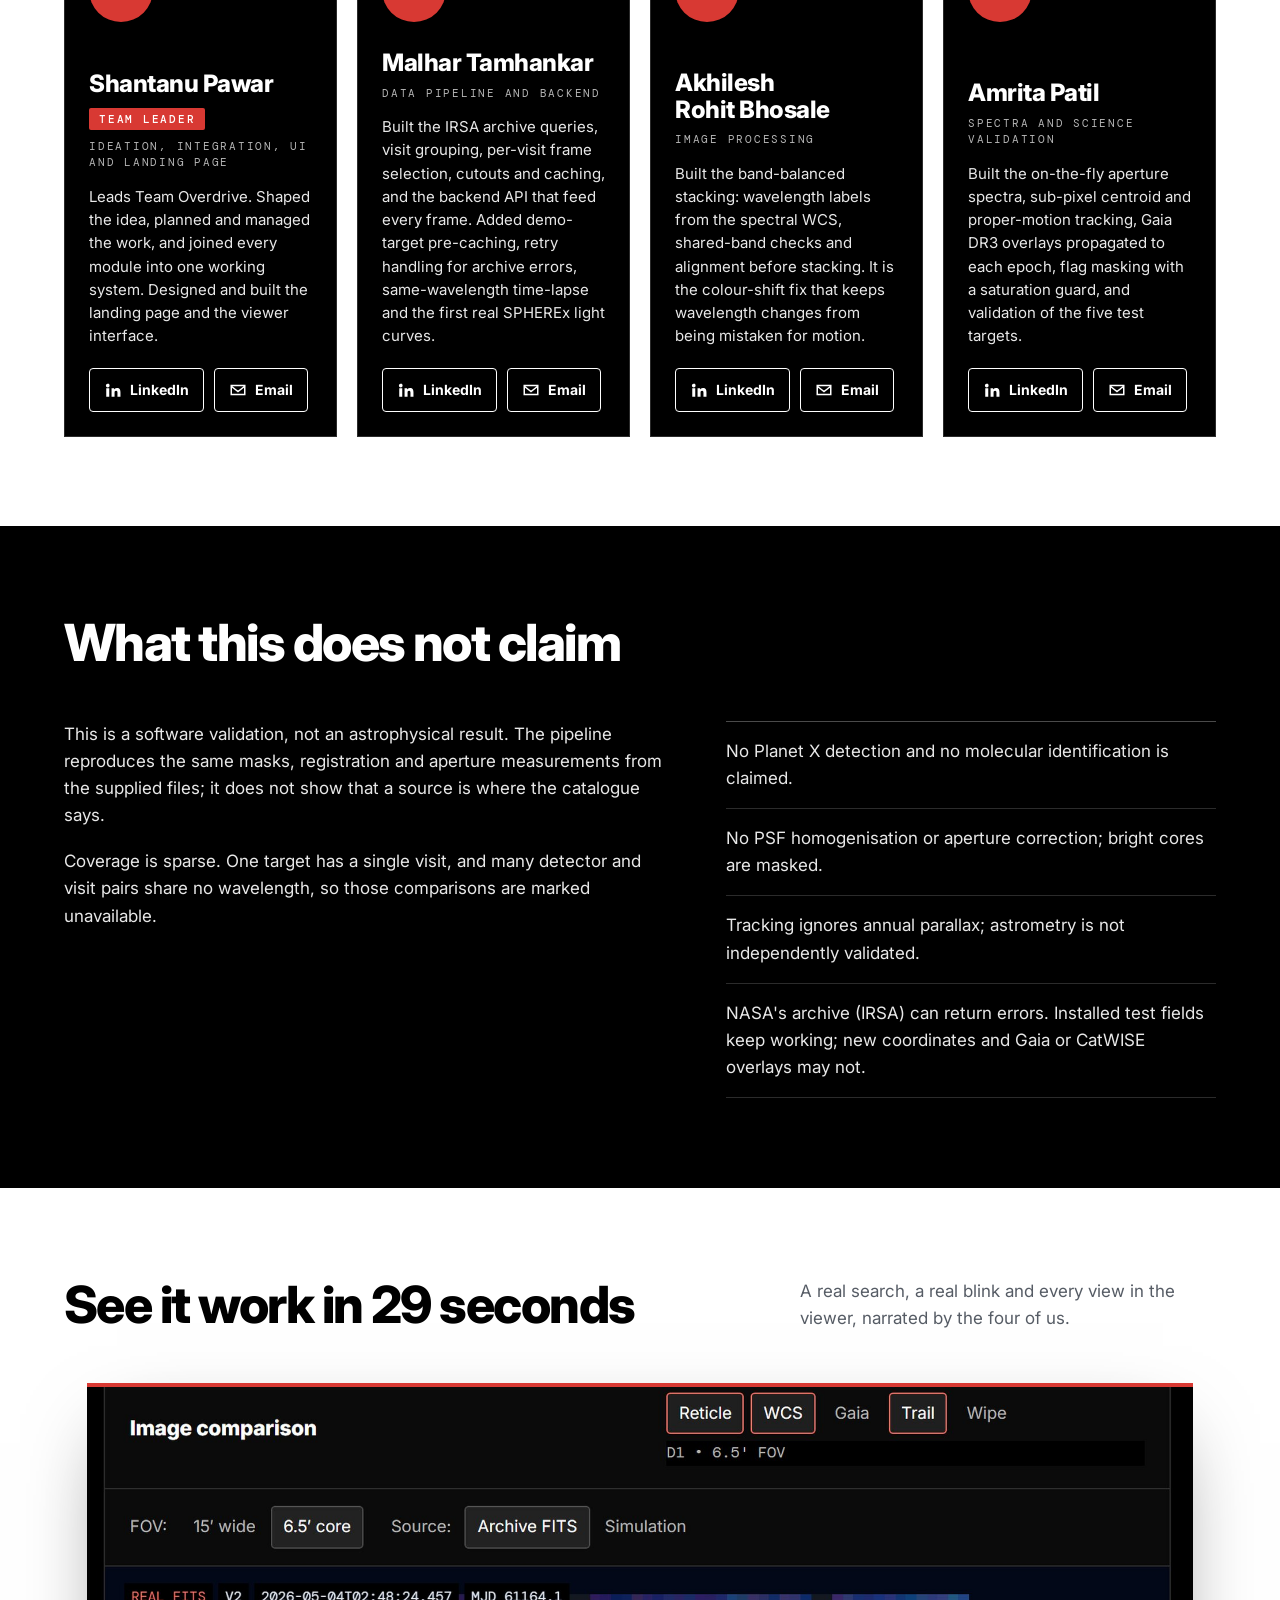
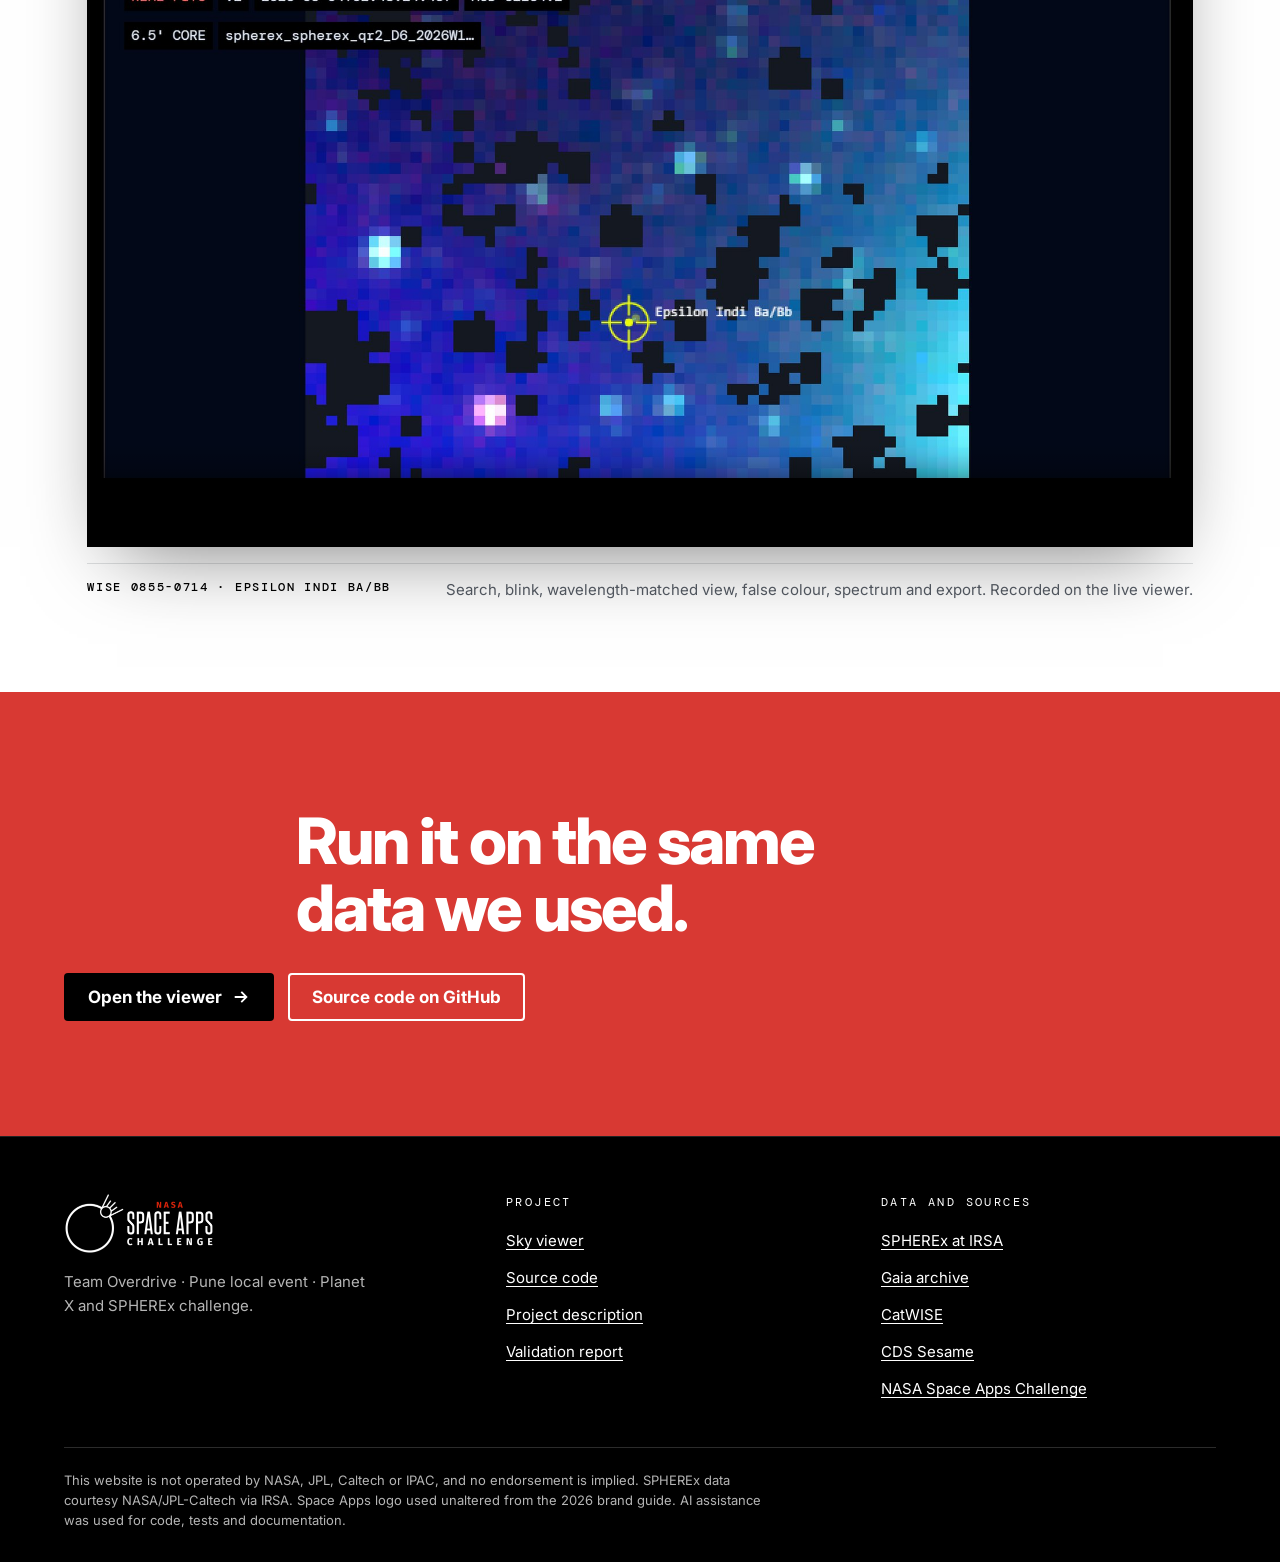
==== commit e781232f: "Live site on Google Cloud Run; drop free-host wake warning" ====
--- a/frontend/index.html
+++ b/frontend/index.html
@@ -401,7 +401,6 @@
       </a>
       <a class="btn btn-ghost" href="https://github.com/shantanu-research/team-overdrive-spherex-planet-x-2026" rel="noopener">Source code on GitHub</a>
     </div>
-    <p class="wake">The first load after a quiet period can take up to two minutes on the free host.</p>
   </section>
 
 </main>
